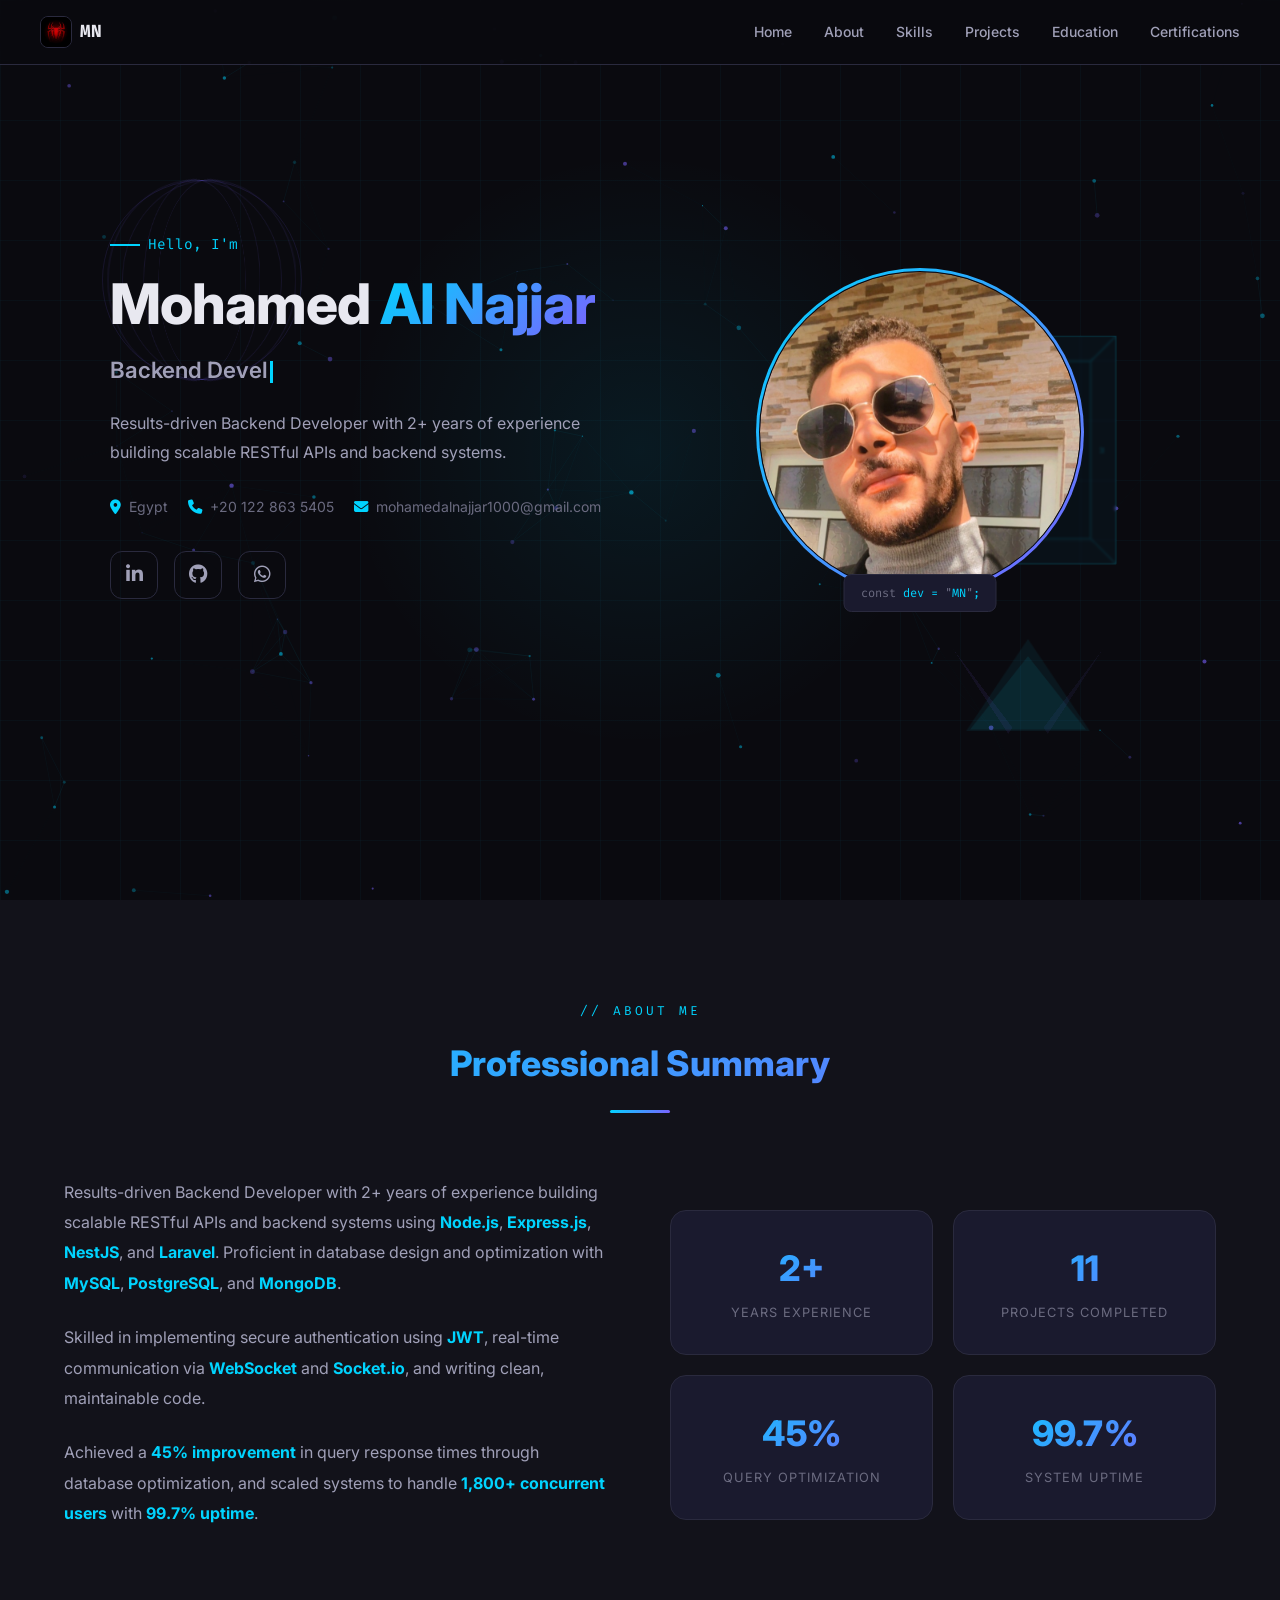
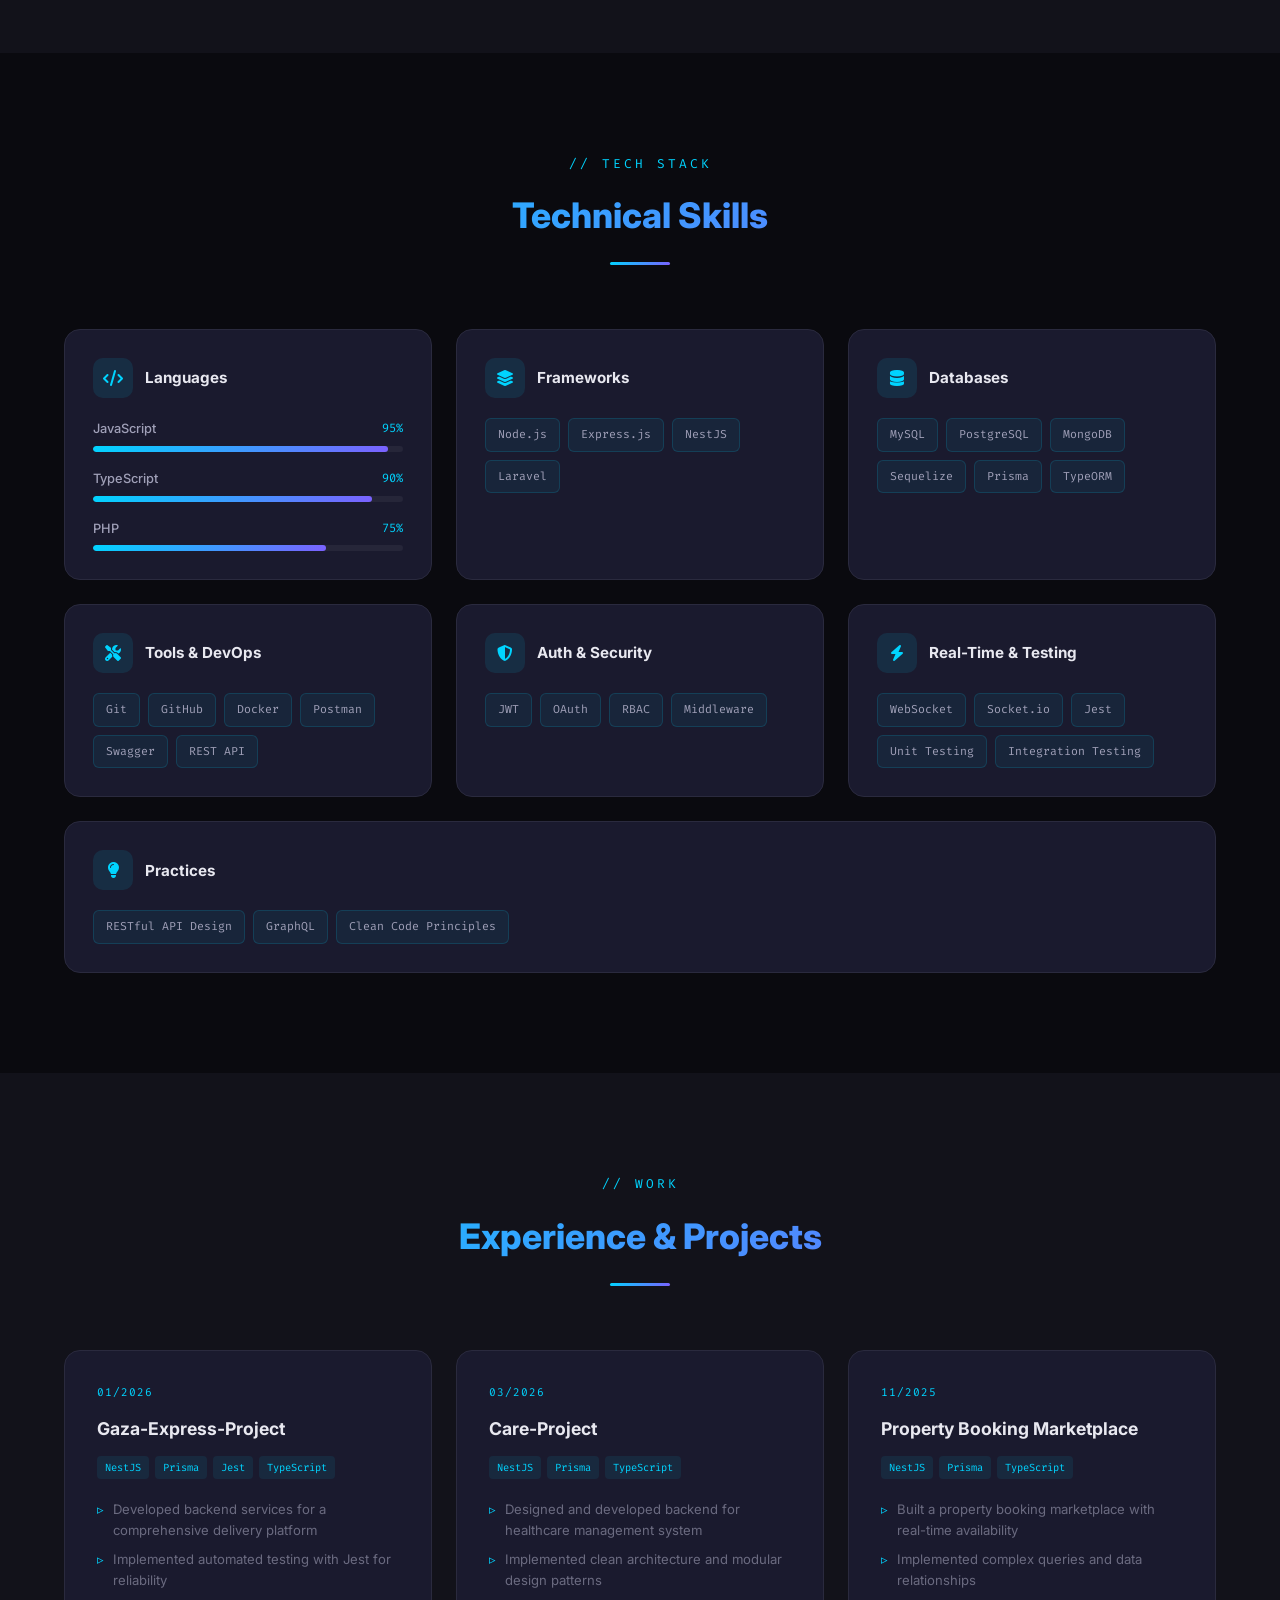
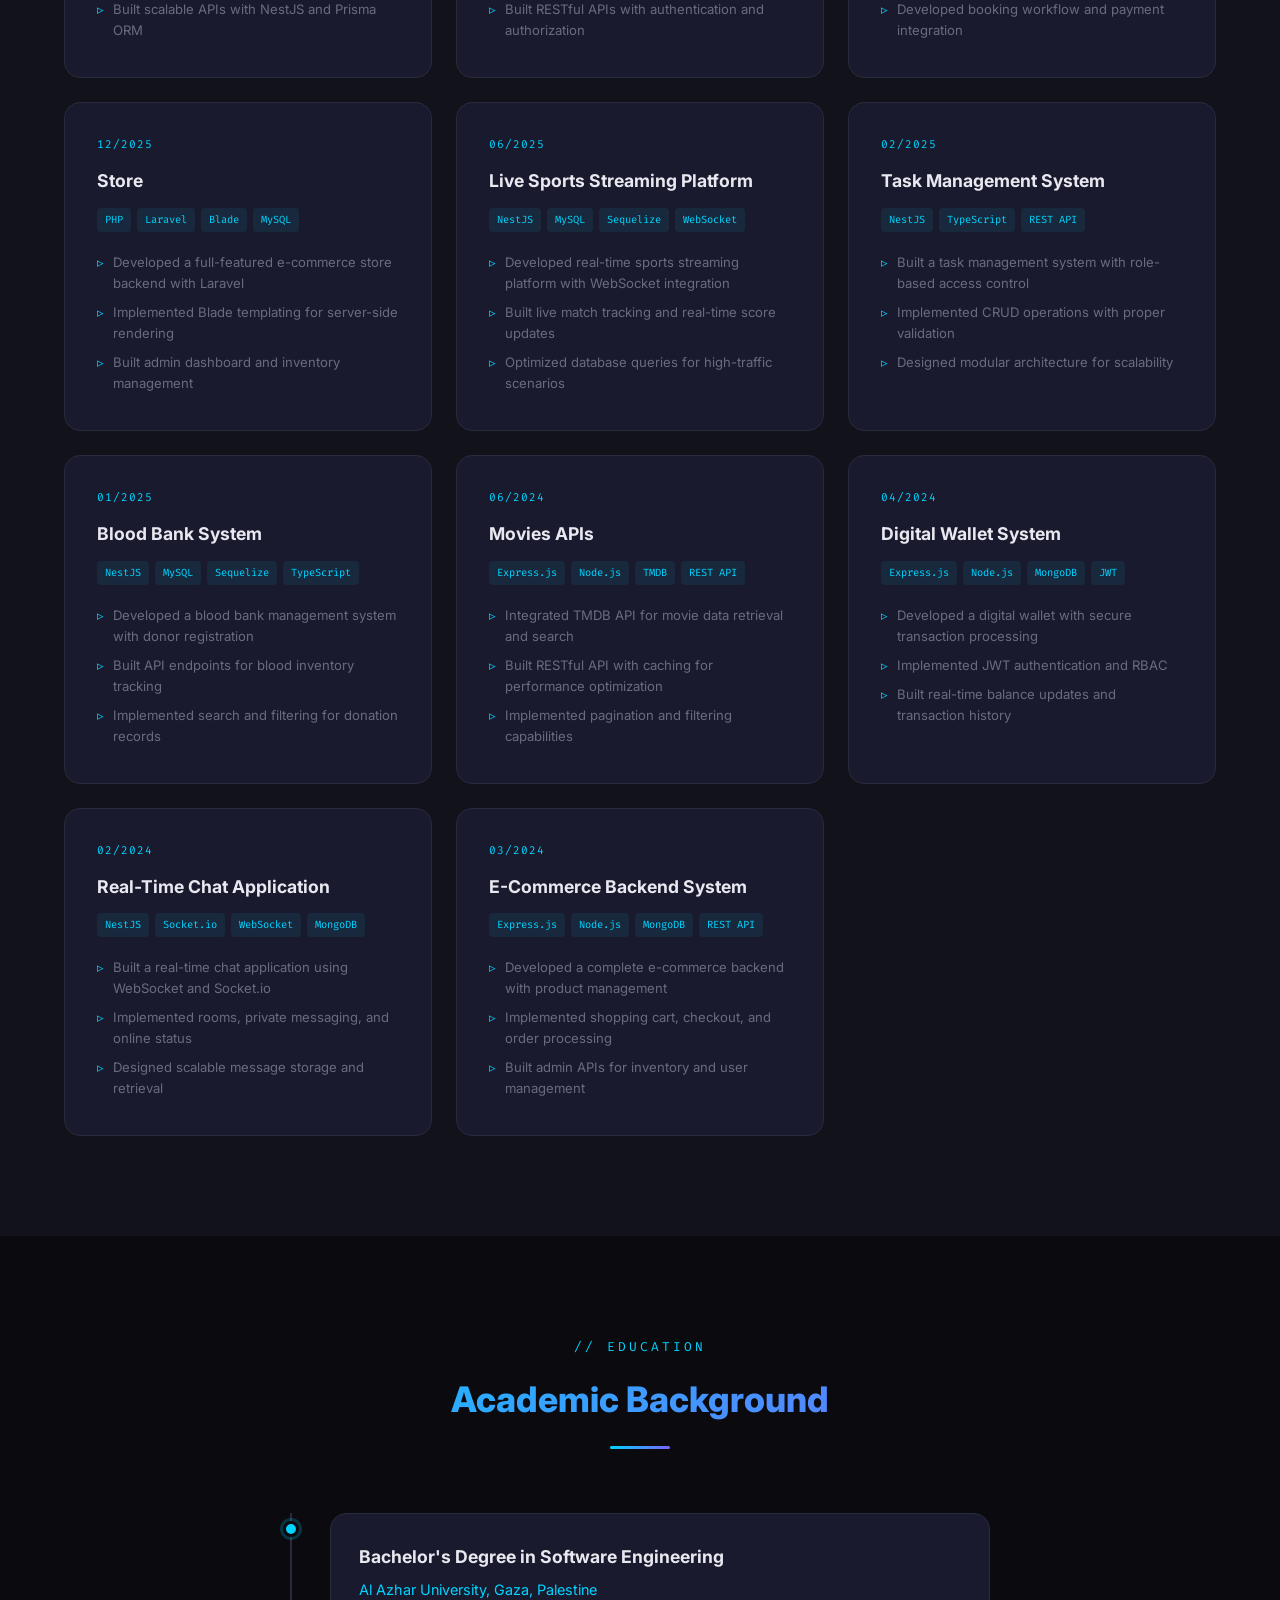
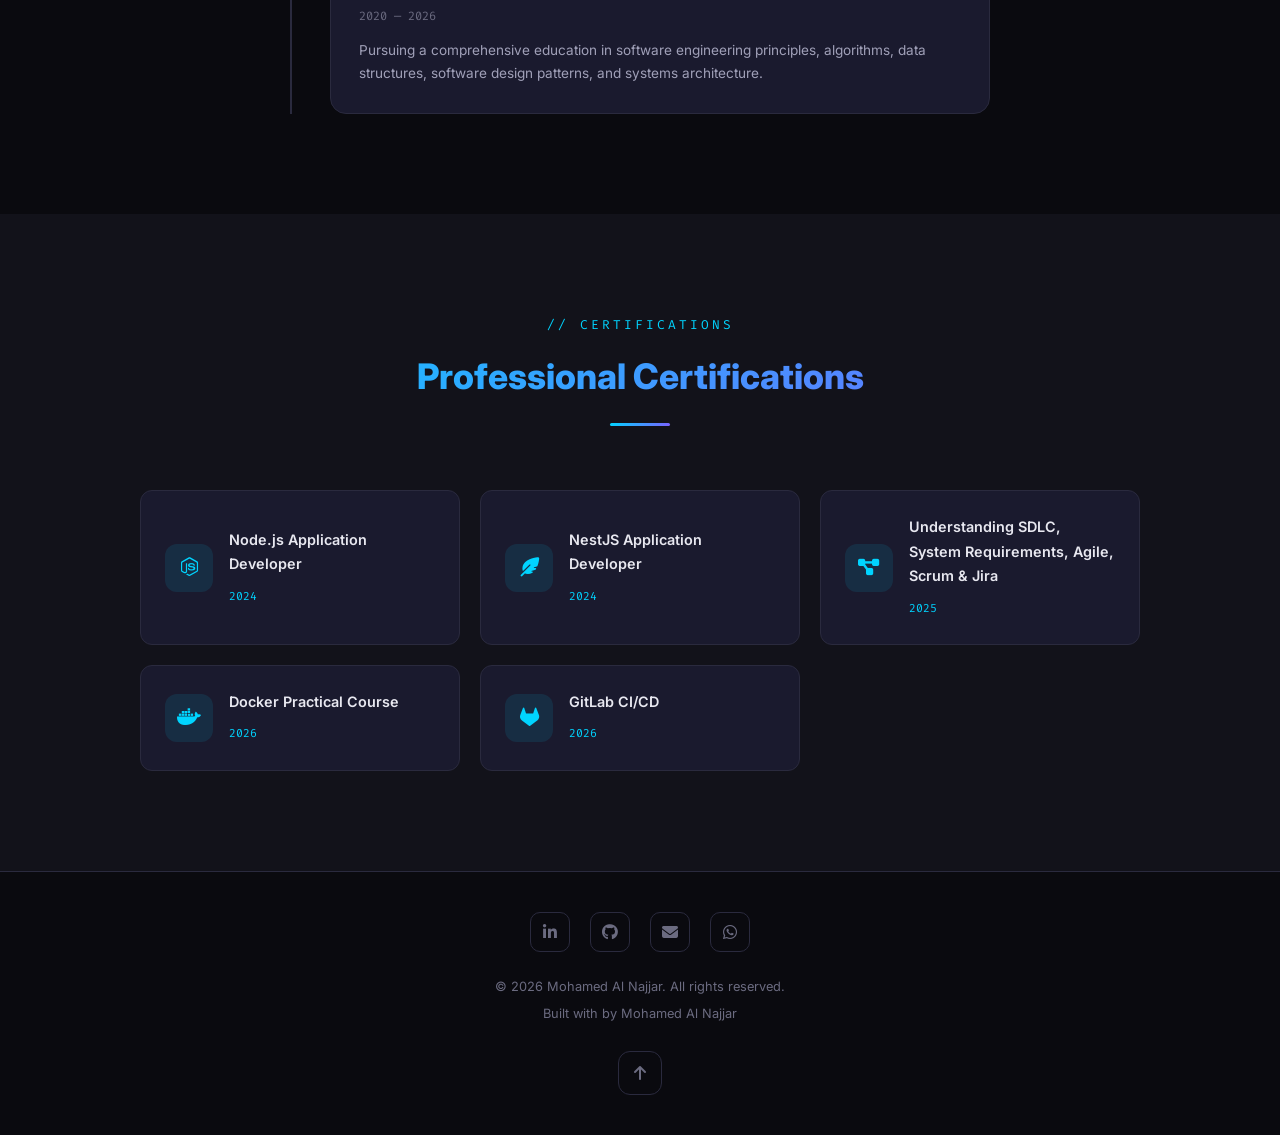
==== index.html @ a36bed75 "first commit" ====
<!DOCTYPE html>
<html lang="en">
<head>
    <meta charset="UTF-8">
    <meta name="viewport" content="width=device-width, initial-scale=1.0">
    <meta name="description" content="Mohamed Al Najjar - Backend Developer specializing in Node.js, NestJS, and Express.js. Building scalable RESTful APIs and backend systems.">
    <meta name="keywords" content="Backend Developer, Node.js, NestJS, Express.js, REST API, MongoDB, PostgreSQL, Docker, JavaScript, TypeScript">
    <meta name="author" content="Mohamed Al Najjar">
    <meta property="og:title" content="Mohamed Al Najjar | Backend Developer">
    <meta property="og:description" content="Results-driven Backend Developer with 2+ years of experience building scalable RESTful APIs and backend systems.">
    <meta property="og:type" content="website">
    <meta property="og:url" content="https://mohamedalnajjar.dev">
    <meta name="twitter:card" content="summary_large_image">
    <meta name="twitter:title" content="Mohamed Al Najjar | Backend Developer">
    <meta name="twitter:description" content="Results-driven Backend Developer with 2+ years of experience building scalable RESTful APIs and backend systems.">
    <title>Mohamed Al Najjar | Backend Developer</title>

    <link rel="preconnect" href="https://fonts.googleapis.com">
    <link rel="preconnect" href="https://fonts.gstatic.com" crossorigin>
    <link href="https://fonts.googleapis.com/css2?family=Fira+Code:wght@400;500;600;700&family=Inter:wght@300;400;500;600;700;800&display=swap" rel="stylesheet">
    <link rel="stylesheet" href="https://cdnjs.cloudflare.com/ajax/libs/font-awesome/6.5.1/css/all.min.css">
    <link rel="stylesheet" href="style.css">
</head>
<body>
    <nav>
        <div class="nav-inner">
            <a href="#hero" class="logo">
                <img src="imgs/qqq.jpg" alt="MN Logo" class="logo-img">
                <span>MN</span>
            </a>
            <ul class="nav-links">
                <li><a href="#hero">Home</a></li>
                <li><a href="#about">About</a></li>
                <li><a href="#skills">Skills</a></li>
                <li><a href="#projects">Projects</a></li>
                <li><a href="#education">Education</a></li>
                <li><a href="#certifications">Certifications</a></li>
            </ul>
            <button class="hamburger" aria-label="Menu" onclick="toggleMenu()">
                <span></span><span></span><span></span>
            </button>
        </div>
    </nav>

    <div class="mobile-menu" id="mobileMenu">
        <a href="#hero" onclick="toggleMenu()">Home</a>
        <a href="#about" onclick="toggleMenu()">About</a>
        <a href="#skills" onclick="toggleMenu()">Skills</a>
        <a href="#projects" onclick="toggleMenu()">Projects</a>
        <a href="#education" onclick="toggleMenu()">Education</a>
        <a href="#certifications" onclick="toggleMenu()">Certifications</a>
    </div>

    <!-- Hero Section -->
    <section id="hero">
        <div class="hero-bg-grid"></div>
        <div class="hero-bg-glow"></div>
        <canvas class="particles-canvas" id="particlesCanvas"></canvas>

        <div class="hero-3d-torus">
            <div class="torus">
                <div class="torus-ring"></div>
                <div class="torus-ring"></div>
                <div class="torus-ring"></div>
                <div class="torus-ring"></div>
                <div class="torus-ring"></div>
                <div class="torus-ring"></div>
            </div>
        </div>

        <div class="hero-3d-scene">
            <div class="cube">
                <div class="cube-face front">const</div>
                <div class="cube-face back">async</div>
                <div class="cube-face right">await</div>
                <div class="cube-face left">return</div>
                <div class="cube-face top">export</div>
                <div class="cube-face bottom">import</div>
            </div>
        </div>

        <div class="hero-3d-octahedron">
            <div class="octa">
                <div class="octa-face"></div>
                <div class="octa-face"></div>
                <div class="octa-face"></div>
                <div class="octa-face"></div>
            </div>
        </div>

        <div class="container">
            <div class="hero-content">
                <div class="hero-text">
                    <div class="hero-greeting">Hello, I'm</div>
                    <h1 class="hero-name">
                        <span class="first">Mohamed </span><span class="last">Al Najjar</span>
                    </h1>
                    <div class="hero-title-wrapper">
                        <span id="typingText"></span><span class="typing-cursor"></span>
                    </div>
                    <p class="hero-tagline">Results-driven Backend Developer with 2+ years of experience building scalable RESTful APIs and backend systems.</p>
                    <div class="hero-meta">
                        <div class="hero-meta-item"><i class="fas fa-map-marker-alt"></i> Egypt</div>
                        <div class="hero-meta-item"><i class="fas fa-phone"></i> +20 122 863 5405</div>
                        <div class="hero-meta-item"><i class="fas fa-envelope"></i> mohamedalnajjar1000@gmail.com</div>
                    </div>
                    <div class="hero-links">
                        <a href="https://www.linkedin.com/in/mohamedalnajjar10/" target="_blank" class="hero-link" aria-label="LinkedIn">
                            <i class="fab fa-linkedin-in"></i>
                        </a>
                        <a href="https://github.com/mohamedalnajjar10" target="_blank" class="hero-link" aria-label="GitHub">
                            <i class="fab fa-github"></i>
                        </a>
                        <a href="https://wa.me/201228635405" target="_blank" class="hero-link" aria-label="WhatsApp">
                            <i class="fab fa-whatsapp"></i>
                        </a>
                    </div>
                </div>
                <div class="hero-avatar">
                    <div class="avatar-container">
                        <div class="avatar-ring"></div>
                        <div class="avatar-inner">
                            <img src="imgs/شو me.jpg" alt="Mohamed Al Najjar" class="avatar-img">
                        </div>
                        <div class="avatar-code">
                            <span>const </span>dev = <span>"</span>MN<span>"</span>;
                        </div>
                    </div>
                </div>
            </div>
        </div>
    </section>

    <!-- About Section -->
    <section id="about">
        <div class="container">
            <div class="section-header fade-in">
                <span class="section-label">// About Me</span>
                <h2 class="section-title">Professional Summary</h2>
                <div class="section-line"></div>
            </div>
            <div class="about-grid">
                <div class="about-text fade-in-left">
                    <p>Results-driven Backend Developer with 2+ years of experience building scalable RESTful APIs and backend systems using <strong style="color:var(--accent)">Node.js</strong>, <strong style="color:var(--accent)">Express.js</strong>, <strong style="color:var(--accent)">NestJS</strong>, and <strong style="color:var(--accent)">Laravel</strong>. Proficient in database design and optimization with <strong style="color:var(--accent)">MySQL</strong>, <strong style="color:var(--accent)">PostgreSQL</strong>, and <strong style="color:var(--accent)">MongoDB</strong>.</p>
                    <p>Skilled in implementing secure authentication using <strong style="color:var(--accent)">JWT</strong>, real-time communication via <strong style="color:var(--accent)">WebSocket</strong> and <strong style="color:var(--accent)">Socket.io</strong>, and writing clean, maintainable code.</p>
                    <p>Achieved a <strong style="color:var(--accent)">45% improvement</strong> in query response times through database optimization, and scaled systems to handle <strong style="color:var(--accent)">1,800+ concurrent users</strong> with <strong style="color:var(--accent)">99.7% uptime</strong>.</p>
                </div>
                <div class="about-stats fade-in-right">
                    <div class="stat-card stagger-1">
                        <span class="stat-number">2+</span>
                        <span class="stat-label">Years Experience</span>
                    </div>
                    <div class="stat-card stagger-2">
                        <span class="stat-number">11</span>
                        <span class="stat-label">Projects Completed</span>
                    </div>
                    <div class="stat-card stagger-3">
                        <span class="stat-number">45%</span>
                        <span class="stat-label">Query Optimization</span>
                    </div>
                    <div class="stat-card stagger-4">
                        <span class="stat-number">99.7%</span>
                        <span class="stat-label">System Uptime</span>
                    </div>
                </div>
            </div>
        </div>
    </section>

    <!-- Skills Section -->
    <section id="skills">
        <div class="container">
            <div class="section-header fade-in">
                <span class="section-label">// Tech Stack</span>
                <h2 class="section-title">Technical Skills</h2>
                <div class="section-line"></div>
            </div>

            <div class="skills-grid">
                <div class="skill-category fade-in stagger-1">
                    <div class="skill-category-header">
                        <div class="skill-category-icon"><i class="fas fa-code"></i></div>
                        <h3 class="skill-category-title">Languages</h3>
                    </div>
                    <div class="skill-bar-wrapper">
                        <div class="skill-bar-header"><span class="skill-bar-name">JavaScript</span><span class="skill-bar-percent">95%</span></div>
                        <div class="skill-bar-track"><div class="skill-bar-fill" data-width="95"></div></div>
                    </div>
                    <div class="skill-bar-wrapper">
                        <div class="skill-bar-header"><span class="skill-bar-name">TypeScript</span><span class="skill-bar-percent">90%</span></div>
                        <div class="skill-bar-track"><div class="skill-bar-fill" data-width="90"></div></div>
                    </div>
                    <div class="skill-bar-wrapper">
                        <div class="skill-bar-header"><span class="skill-bar-name">PHP</span><span class="skill-bar-percent">75%</span></div>
                        <div class="skill-bar-track"><div class="skill-bar-fill" data-width="75"></div></div>
                    </div>
                </div>

                <div class="skill-category fade-in stagger-2">
                    <div class="skill-category-header">
                        <div class="skill-category-icon"><i class="fas fa-layer-group"></i></div>
                        <h3 class="skill-category-title">Frameworks</h3>
                    </div>
                    <div class="skill-tags">
                        <span class="skill-tag">Node.js</span>
                        <span class="skill-tag">Express.js</span>
                        <span class="skill-tag">NestJS</span>
                        <span class="skill-tag">Laravel</span>
                    </div>
                </div>

                <div class="skill-category fade-in stagger-3">
                    <div class="skill-category-header">
                        <div class="skill-category-icon"><i class="fas fa-database"></i></div>
                        <h3 class="skill-category-title">Databases</h3>
                    </div>
                    <div class="skill-tags">
                        <span class="skill-tag">MySQL</span>
                        <span class="skill-tag">PostgreSQL</span>
                        <span class="skill-tag">MongoDB</span>
                        <span class="skill-tag">Sequelize</span>
                        <span class="skill-tag">Prisma</span>
                        <span class="skill-tag">TypeORM</span>
                    </div>
                </div>

                <div class="skill-category fade-in stagger-1">
                    <div class="skill-category-header">
                        <div class="skill-category-icon"><i class="fas fa-tools"></i></div>
                        <h3 class="skill-category-title">Tools & DevOps</h3>
                    </div>
                    <div class="skill-tags">
                        <span class="skill-tag">Git</span>
                        <span class="skill-tag">GitHub</span>
                        <span class="skill-tag">Docker</span>
                        <span class="skill-tag">Postman</span>
                        <span class="skill-tag">Swagger</span>
                        <span class="skill-tag">REST API</span>
                    </div>
                </div>

                <div class="skill-category fade-in stagger-2">
                    <div class="skill-category-header">
                        <div class="skill-category-icon"><i class="fas fa-shield-alt"></i></div>
                        <h3 class="skill-category-title">Auth & Security</h3>
                    </div>
                    <div class="skill-tags">
                        <span class="skill-tag">JWT</span>
                        <span class="skill-tag">OAuth</span>
                        <span class="skill-tag">RBAC</span>
                        <span class="skill-tag">Middleware</span>
                    </div>
                </div>

                <div class="skill-category fade-in stagger-3">
                    <div class="skill-category-header">
                        <div class="skill-category-icon"><i class="fas fa-bolt"></i></div>
                        <h3 class="skill-category-title">Real-Time & Testing</h3>
                    </div>
                    <div class="skill-tags">
                        <span class="skill-tag">WebSocket</span>
                        <span class="skill-tag">Socket.io</span>
                        <span class="skill-tag">Jest</span>
                        <span class="skill-tag">Unit Testing</span>
                        <span class="skill-tag">Integration Testing</span>
                    </div>
                </div>

                <div class="skill-category fade-in stagger-1" style="grid-column: 1 / -1;">
                    <div class="skill-category-header">
                        <div class="skill-category-icon"><i class="fas fa-lightbulb"></i></div>
                        <h3 class="skill-category-title">Practices</h3>
                    </div>
                    <div class="skill-tags">
                        <span class="skill-tag">RESTful API Design</span>
                        <span class="skill-tag">GraphQL</span>
                        <span class="skill-tag">Clean Code Principles</span>
                    </div>
                </div>
            </div>
        </div>
    </section>

    <!-- Projects Section -->
    <section id="projects">
        <div class="container">
            <div class="section-header fade-in">
                <span class="section-label">// Work</span>
                <h2 class="section-title">Experience & Projects</h2>
                <div class="section-line"></div>
            </div>
            <div class="projects-grid">

                <div class="project-card fade-in stagger-1">
                    <span class="project-date">01/2026</span>
                    <h3 class="project-title">Gaza-Express-Project</h3>
                    <div class="project-tech">
                        <span>NestJS</span><span>Prisma</span><span>Jest</span><span>TypeScript</span>
                    </div>
                    <ul class="project-desc">
                        <li>Developed backend services for a comprehensive delivery platform</li>
                        <li>Implemented automated testing with Jest for reliability</li>
                        <li>Built scalable APIs with NestJS and Prisma ORM</li>
                    </ul>
                </div>

                <div class="project-card fade-in stagger-2">
                    <span class="project-date">03/2026</span>
                    <h3 class="project-title">Care-Project</h3>
                    <div class="project-tech">
                        <span>NestJS</span><span>Prisma</span><span>TypeScript</span>
                    </div>
                    <ul class="project-desc">
                        <li>Designed and developed backend for healthcare management system</li>
                        <li>Implemented clean architecture and modular design patterns</li>
                        <li>Built RESTful APIs with authentication and authorization</li>
                    </ul>
                </div>

                <div class="project-card fade-in stagger-3">
                    <span class="project-date">11/2025</span>
                    <h3 class="project-title">Property Booking Marketplace</h3>
                    <div class="project-tech">
                        <span>NestJS</span><span>Prisma</span><span>TypeScript</span>
                    </div>
                    <ul class="project-desc">
                        <li>Built a property booking marketplace with real-time availability</li>
                        <li>Implemented complex queries and data relationships</li>
                        <li>Developed booking workflow and payment integration</li>
                    </ul>
                </div>

                <div class="project-card fade-in stagger-1">
                    <span class="project-date">12/2025</span>
                    <h3 class="project-title">Store</h3>
                    <div class="project-tech">
                        <span>PHP</span><span>Laravel</span><span>Blade</span><span>MySQL</span>
                    </div>
                    <ul class="project-desc">
                        <li>Developed a full-featured e-commerce store backend with Laravel</li>
                        <li>Implemented Blade templating for server-side rendering</li>
                        <li>Built admin dashboard and inventory management</li>
                    </ul>
                </div>

                <div class="project-card fade-in stagger-2">
                    <span class="project-date">06/2025</span>
                    <h3 class="project-title">Live Sports Streaming Platform</h3>
                    <div class="project-tech">
                        <span>NestJS</span><span>MySQL</span><span>Sequelize</span><span>WebSocket</span>
                    </div>
                    <ul class="project-desc">
                        <li>Developed real-time sports streaming platform with WebSocket integration</li>
                        <li>Built live match tracking and real-time score updates</li>
                        <li>Optimized database queries for high-traffic scenarios</li>
                    </ul>
                </div>

                <div class="project-card fade-in stagger-3">
                    <span class="project-date">02/2025</span>
                    <h3 class="project-title">Task Management System</h3>
                    <div class="project-tech">
                        <span>NestJS</span><span>TypeScript</span><span>REST API</span>
                    </div>
                    <ul class="project-desc">
                        <li>Built a task management system with role-based access control</li>
                        <li>Implemented CRUD operations with proper validation</li>
                        <li>Designed modular architecture for scalability</li>
                    </ul>
                </div>

                <div class="project-card fade-in stagger-1">
                    <span class="project-date">01/2025</span>
                    <h3 class="project-title">Blood Bank System</h3>
                    <div class="project-tech">
                        <span>NestJS</span><span>MySQL</span><span>Sequelize</span><span>TypeScript</span>
                    </div>
                    <ul class="project-desc">
                        <li>Developed a blood bank management system with donor registration</li>
                        <li>Built API endpoints for blood inventory tracking</li>
                        <li>Implemented search and filtering for donation records</li>
                    </ul>
                </div>

                <div class="project-card fade-in stagger-2">
                    <span class="project-date">06/2024</span>
                    <h3 class="project-title">Movies APIs</h3>
                    <div class="project-tech">
                        <span>Express.js</span><span>Node.js</span><span>TMDB</span><span>REST API</span>
                    </div>
                    <ul class="project-desc">
                        <li>Integrated TMDB API for movie data retrieval and search</li>
                        <li>Built RESTful API with caching for performance optimization</li>
                        <li>Implemented pagination and filtering capabilities</li>
                    </ul>
                </div>

                <div class="project-card fade-in stagger-3">
                    <span class="project-date">04/2024</span>
                    <h3 class="project-title">Digital Wallet System</h3>
                    <div class="project-tech">
                        <span>Express.js</span><span>Node.js</span><span>MongoDB</span><span>JWT</span>
                    </div>
                    <ul class="project-desc">
                        <li>Developed a digital wallet with secure transaction processing</li>
                        <li>Implemented JWT authentication and RBAC</li>
                        <li>Built real-time balance updates and transaction history</li>
                    </ul>
                </div>

                <div class="project-card fade-in stagger-1">
                    <span class="project-date">02/2024</span>
                    <h3 class="project-title">Real-Time Chat Application</h3>
                    <div class="project-tech">
                        <span>NestJS</span><span>Socket.io</span><span>WebSocket</span><span>MongoDB</span>
                    </div>
                    <ul class="project-desc">
                        <li>Built a real-time chat application using WebSocket and Socket.io</li>
                        <li>Implemented rooms, private messaging, and online status</li>
                        <li>Designed scalable message storage and retrieval</li>
                    </ul>
                </div>

                <div class="project-card fade-in stagger-2">
                    <span class="project-date">03/2024</span>
                    <h3 class="project-title">E-Commerce Backend System</h3>
                    <div class="project-tech">
                        <span>Express.js</span><span>Node.js</span><span>MongoDB</span><span>REST API</span>
                    </div>
                    <ul class="project-desc">
                        <li>Developed a complete e-commerce backend with product management</li>
                        <li>Implemented shopping cart, checkout, and order processing</li>
                        <li>Built admin APIs for inventory and user management</li>
                    </ul>
                </div>
            </div>
        </div>
    </section>

    <!-- Education Section -->
    <section id="education">
        <div class="container">
            <div class="section-header fade-in">
                <span class="section-label">// Education</span>
                <h2 class="section-title">Academic Background</h2>
                <div class="section-line"></div>
            </div>
            <div class="timeline">
                <div class="timeline-item fade-in">
                    <div class="timeline-dot"></div>
                    <div class="timeline-card">
                        <h3>Bachelor's Degree in Software Engineering</h3>
                        <div class="institution">Al Azhar University, Gaza, Palestine</div>
                        <div class="period">2020 — 2026</div>
                        <p>Pursuing a comprehensive education in software engineering principles, algorithms, data structures, software design patterns, and systems architecture.</p>
                    </div>
                </div>
            </div>
        </div>
    </section>

    <!-- Certifications Section -->
    <section id="certifications">
        <div class="container">
            <div class="section-header fade-in">
                <span class="section-label">// Certifications</span>
                <h2 class="section-title">Professional Certifications</h2>
                <div class="section-line"></div>
            </div>
            <div class="certs-grid">
                <div class="cert-card fade-in stagger-1">
                    <div class="cert-icon"><i class="fab fa-node-js"></i></div>
                    <div class="cert-info">
                        <h4>Node.js Application Developer</h4>
                        <span class="cert-year">2024</span>
                    </div>
                </div>
                <div class="cert-card fade-in stagger-2">
                    <div class="cert-icon"><i class="fas fa-feather-alt"></i></div>
                    <div class="cert-info">
                        <h4>NestJS Application Developer</h4>
                        <span class="cert-year">2024</span>
                    </div>
                </div>
                <div class="cert-card fade-in stagger-3">
                    <div class="cert-icon"><i class="fas fa-project-diagram"></i></div>
                    <div class="cert-info">
                        <h4>Understanding SDLC, System Requirements, Agile, Scrum & Jira</h4>
                        <span class="cert-year">2025</span>
                    </div>
                </div>
                <div class="cert-card fade-in stagger-1">
                    <div class="cert-icon"><i class="fab fa-docker"></i></div>
                    <div class="cert-info">
                        <h4>Docker Practical Course</h4>
                        <span class="cert-year">2026</span>
                    </div>
                </div>
                <div class="cert-card fade-in stagger-2">
                    <div class="cert-icon"><i class="fab fa-gitlab"></i></div>
                    <div class="cert-info">
                        <h4>GitLab CI/CD</h4>
                        <span class="cert-year">2026</span>
                    </div>
                </div>
            </div>
        </div>
    </section>

    <!-- Footer -->
    <footer>
        <div class="container">
            <div class="footer-links">
                <a href="https://www.linkedin.com/in/mohamedalnajjar10/" target="_blank" class="footer-link" aria-label="LinkedIn">
                    <i class="fab fa-linkedin-in"></i>
                </a>
                <a href="https://github.com/mohamedalnajjar10" target="_blank" class="footer-link" aria-label="GitHub">
                    <i class="fab fa-github"></i>
                </a>
                <a href="mailto:mohamedalnajjar1000@gmail.com" class="footer-link" aria-label="Email">
                    <i class="fas fa-envelope"></i>
                </a>
                <a href="https://wa.me/201228635405" target="_blank" class="footer-link" aria-label="WhatsApp">
                    <i class="fab fa-whatsapp"></i>
                </a>
            </div>
            <p class="footer-text">&copy; 2026 Mohamed Al Najjar. All rights reserved.</p>
            <p class="footer-text">Built with by Mohamed Al Najjar</p>
            <a href="#hero" class="back-to-top" aria-label="Back to top">
                <i class="fas fa-arrow-up"></i>
            </a>
        </div>
    </footer>

    <script src="script.js"></script>
</body>
</html>
---- style.css ----
:root {
    --bg-primary: #0a0a0f;
    --bg-secondary: #12121a;
    --bg-card: #1a1a2e;
    --bg-card-hover: #222240;
    --accent: #00d4ff;
    --accent-glow: rgba(0, 212, 255, 0.3);
    --accent-secondary: #7b61ff;
    --accent-gradient: linear-gradient(135deg, #00d4ff, #7b61ff);
    --text-primary: #e8e8f0;
    --text-secondary: #a0a0b8;
    --text-muted: #6b6b80;
    --border: #2a2a3e;
    --success: #00e676;
    --font-code: 'Fira Code', monospace;
    --font-body: 'Inter', sans-serif;
    --transition: 0.3s cubic-bezier(0.4, 0, 0.2, 1);
    --shadow: 0 4px 24px rgba(0, 0, 0, 0.4);
    --shadow-glow: 0 0 30px rgba(0, 212, 255, 0.15);
}

*, *::before, *::after {
    margin: 0;
    padding: 0;
    box-sizing: border-box;
}

html {
    scroll-behavior: smooth;
    scrollbar-width: thin;
    scrollbar-color: var(--accent) var(--bg-secondary);
}

::-webkit-scrollbar { width: 6px; }
::-webkit-scrollbar-track { background: var(--bg-secondary); }
::-webkit-scrollbar-thumb { background: var(--accent); border-radius: 3px; }

body {
    font-family: var(--font-body);
    background: var(--bg-primary);
    color: var(--text-primary);
    line-height: 1.7;
    overflow-x: hidden;
}

.container {
    max-width: 1200px;
    margin: 0 auto;
    padding: 0 24px;
}

/* --- Animations --- */
.fade-in {
    opacity: 0;
    transform: translateY(40px);
    transition: opacity 0.8s cubic-bezier(0.4, 0, 0.2, 1), transform 0.8s cubic-bezier(0.4, 0, 0.2, 1);
}

.fade-in.visible {
    opacity: 1;
    transform: translateY(0);
}

.fade-in-left {
    opacity: 0;
    transform: translateX(-40px);
    transition: opacity 0.8s cubic-bezier(0.4, 0, 0.2, 1), transform 0.8s cubic-bezier(0.4, 0, 0.2, 1);
}

.fade-in-left.visible {
    opacity: 1;
    transform: translateX(0);
}

.fade-in-right {
    opacity: 0;
    transform: translateX(40px);
    transition: opacity 0.8s cubic-bezier(0.4, 0, 0.2, 1), transform 0.8s cubic-bezier(0.4, 0, 0.2, 1);
}

.fade-in-right.visible {
    opacity: 1;
    transform: translateX(0);
}

.stagger-1 { transition-delay: 0.1s; }
.stagger-2 { transition-delay: 0.2s; }
.stagger-3 { transition-delay: 0.3s; }
.stagger-4 { transition-delay: 0.4s; }

/* --- Navigation --- */
nav {
    position: fixed;
    top: 0;
    left: 0;
    right: 0;
    z-index: 1000;
    background: rgba(10, 10, 15, 0.85);
    backdrop-filter: blur(20px);
    border-bottom: 1px solid var(--border);
    padding: 0 24px;
    transition: var(--transition);
}

nav .nav-inner {
    max-width: 1200px;
    margin: 0 auto;
    display: flex;
    align-items: center;
    justify-content: space-between;
    height: 64px;
}

nav .logo {
    font-family: var(--font-code);
    font-weight: 700;
    font-size: 1.1rem;
    color: var(--accent);
    text-decoration: none;
    letter-spacing: -0.5px;
    display: flex;
    align-items: center;
    gap: 8px;
}

.logo-img {
    width: 32px;
    height: 32px;
    border-radius: 8px;
    object-fit: cover;
    border: 1px solid var(--border);
}

nav .logo span { color: var(--text-primary); }

nav .nav-links {
    display: flex;
    gap: 32px;
    list-style: none;
}

nav .nav-links a {
    color: var(--text-secondary);
    text-decoration: none;
    font-size: 0.875rem;
    font-weight: 500;
    transition: var(--transition);
    position: relative;
}

nav .nav-links a::after {
    content: '';
    position: absolute;
    bottom: -4px;
    left: 0;
    width: 0;
    height: 2px;
    background: var(--accent-gradient);
    transition: width var(--transition);
}

nav .nav-links a:hover { color: var(--accent); }
nav .nav-links a:hover::after { width: 100%; }

.hamburger {
    display: none;
    flex-direction: column;
    gap: 5px;
    cursor: pointer;
    background: none;
    border: none;
    padding: 4px;
}

.hamburger span {
    width: 24px;
    height: 2px;
    background: var(--text-primary);
    transition: var(--transition);
    border-radius: 2px;
}

.hamburger.active span:nth-child(1) { transform: rotate(45deg) translate(5px, 5px); }
.hamburger.active span:nth-child(2) { opacity: 0; }
.hamburger.active span:nth-child(3) { transform: rotate(-45deg) translate(5px, -5px); }

.mobile-menu {
    display: none;
    position: fixed;
    top: 64px;
    left: 0;
    right: 0;
    background: rgba(10, 10, 15, 0.98);
    backdrop-filter: blur(20px);
    border-bottom: 1px solid var(--border);
    padding: 24px;
    z-index: 999;
}

.mobile-menu.active { display: block; }

.mobile-menu a {
    display: block;
    color: var(--text-secondary);
    text-decoration: none;
    padding: 12px 0;
    font-size: 1rem;
    border-bottom: 1px solid var(--border);
    transition: var(--transition);
}

.mobile-menu a:last-child { border-bottom: none; }
.mobile-menu a:hover { color: var(--accent); padding-left: 8px; }

/* --- Section styles --- */
section {
    padding: 100px 0;
    position: relative;
}

.section-header {
    text-align: center;
    margin-bottom: 64px;
}

.section-label {
    font-family: var(--font-code);
    font-size: 0.8rem;
    color: var(--accent);
    text-transform: uppercase;
    letter-spacing: 3px;
    margin-bottom: 12px;
    display: block;
}

.section-title {
    font-size: 2.2rem;
    font-weight: 800;
    background: var(--accent-gradient);
    -webkit-background-clip: text;
    -webkit-text-fill-color: transparent;
    background-clip: text;
}

.section-line {
    width: 60px;
    height: 3px;
    background: var(--accent-gradient);
    margin: 16px auto 0;
    border-radius: 2px;
}

/* --- Hero Section --- */
#hero {
    min-height: 100vh;
    display: flex;
    align-items: center;
    padding-top: 64px;
    position: relative;
    overflow: hidden;
}

.hero-bg-grid {
    position: absolute;
    inset: 0;
    background-image:
        linear-gradient(rgba(0, 212, 255, 0.03) 1px, transparent 1px),
        linear-gradient(90deg, rgba(0, 212, 255, 0.03) 1px, transparent 1px);
    background-size: 60px 60px;
    pointer-events: none;
}

.hero-bg-glow {
    position: absolute;
    width: 600px;
    height: 600px;
    border-radius: 50%;
    background: radial-gradient(circle, rgba(0, 212, 255, 0.08), transparent 70%);
    top: 50%;
    left: 50%;
    transform: translate(-50%, -50%);
    pointer-events: none;
}

/* --- 3D Background --- */
#hero-canvas {
    position: absolute;
    inset: 0;
    z-index: 0;
    pointer-events: none;
}

.hero-3d-scene {
    position: absolute;
    top: 50%;
    right: 10%;
    transform: translateY(-50%);
    width: 300px;
    height: 300px;
    perspective: 800px;
    z-index: 0;
    pointer-events: none;
}

.cube {
    width: 100%;
    height: 100%;
    position: relative;
    transform-style: preserve-3d;
    animation: cubeRotate 20s linear infinite;
}

@keyframes cubeRotate {
    0%   { transform: rotateX(0deg) rotateY(0deg) rotateZ(0deg); }
    25%  { transform: rotateX(90deg) rotateY(180deg) rotateZ(45deg); }
    50%  { transform: rotateX(180deg) rotateY(360deg) rotateZ(0deg); }
    75%  { transform: rotateX(270deg) rotateY(540deg) rotateZ(-45deg); }
    100% { transform: rotateX(360deg) rotateY(720deg) rotateZ(0deg); }
}

.cube-face {
    position: absolute;
    width: 200px;
    height: 200px;
    top: 50px;
    left: 50px;
    border: 1px solid rgba(0, 212, 255, 0.15);
    background: rgba(0, 212, 255, 0.02);
    backdrop-filter: blur(1px);
    display: flex;
    align-items: center;
    justify-content: center;
    font-family: var(--font-code);
    font-size: 0.6rem;
    color: rgba(0, 212, 255, 0.3);
}

.cube-face.front  { transform: translateZ(100px); }
.cube-face.back   { transform: rotateY(180deg) translateZ(100px); }
.cube-face.right  { transform: rotateY(90deg) translateZ(100px); }
.cube-face.left   { transform: rotateY(-90deg) translateZ(100px); }
.cube-face.top    { transform: rotateX(90deg) translateZ(100px); }
.cube-face.bottom { transform: rotateX(-90deg) translateZ(100px); }

.hero-3d-torus {
    position: absolute;
    top: 20%;
    left: 8%;
    width: 200px;
    height: 200px;
    perspective: 600px;
    z-index: 0;
    pointer-events: none;
}

.torus {
    width: 100%;
    height: 100%;
    position: relative;
    transform-style: preserve-3d;
    animation: torusSpin 15s linear infinite;
}

@keyframes torusSpin {
    0%   { transform: rotateX(0deg) rotateY(0deg); }
    100% { transform: rotateX(360deg) rotateY(360deg); }
}

.torus-ring {
    position: absolute;
    inset: 0;
    border: 1px solid rgba(123, 97, 255, 0.12);
    border-radius: 50%;
    transform-style: preserve-3d;
}

.torus-ring:nth-child(1) { transform: rotateY(0deg); }
.torus-ring:nth-child(2) { transform: rotateY(30deg); }
.torus-ring:nth-child(3) { transform: rotateY(60deg); }
.torus-ring:nth-child(4) { transform: rotateY(90deg); }
.torus-ring:nth-child(5) { transform: rotateY(120deg); }
.torus-ring:nth-child(6) { transform: rotateY(150deg); }

.hero-3d-octahedron {
    position: absolute;
    bottom: 15%;
    right: 15%;
    width: 120px;
    height: 120px;
    perspective: 500px;
    z-index: 0;
    pointer-events: none;
}

.octa {
    width: 100%;
    height: 100%;
    position: relative;
    transform-style: preserve-3d;
    animation: octaSpin 12s linear infinite;
}

@keyframes octaSpin {
    0%   { transform: rotateX(0deg) rotateY(0deg) rotateZ(0deg); }
    100% { transform: rotateX(360deg) rotateY(360deg) rotateZ(360deg); }
}

.octa-face {
    position: absolute;
    width: 0;
    height: 0;
    border-left: 60px solid transparent;
    border-right: 60px solid transparent;
    border-bottom: 100px solid rgba(0, 212, 255, 0.06);
    top: 10px;
    left: 0;
    transform-origin: 50% 100%;
}

.octa-face:nth-child(1) { transform: rotateX(35.26deg) translateY(-30px); border-bottom-color: rgba(0, 212, 255, 0.08); }
.octa-face:nth-child(2) { transform: rotateY(90deg) rotateX(35.26deg) translateY(-30px); border-bottom-color: rgba(123, 97, 255, 0.08); }
.octa-face:nth-child(3) { transform: rotateY(180deg) rotateX(35.26deg) translateY(-30px); border-bottom-color: rgba(0, 212, 255, 0.06); }
.octa-face:nth-child(4) { transform: rotateY(270deg) rotateX(35.26deg) translateY(-30px); border-bottom-color: rgba(123, 97, 255, 0.06); }

.particles-canvas {
    position: absolute;
    inset: 0;
    z-index: 0;
    pointer-events: none;
}

@media (max-width: 1024px) {
    .hero-3d-scene { right: 50%; transform: translate(50%, -50%); top: 80%; }
    .hero-3d-torus { left: 5%; top: 10%; opacity: 0.5; }
    .hero-3d-octahedron { right: 5%; bottom: 10%; opacity: 0.5; }
}

@media (max-width: 768px) {
    .hero-3d-scene { display: none; }
    .hero-3d-torus { display: none; }
    .hero-3d-octahedron { display: none; }
}

.hero-content {
    display: grid;
    grid-template-columns: 1fr 1fr;
    gap: 60px;
    align-items: center;
    position: relative;
    z-index: 1;
}

.hero-text { animation: heroSlideIn 1s cubic-bezier(0.4, 0, 0.2, 1); }

@keyframes heroSlideIn {
    from { opacity: 0; transform: translateX(-40px); }
    to { opacity: 1; transform: translateX(0); }
}

.hero-greeting {
    font-family: var(--font-code);
    font-size: 0.9rem;
    color: var(--accent);
    margin-bottom: 16px;
    display: flex;
    align-items: center;
    gap: 8px;
}

.hero-greeting::before {
    content: '';
    width: 30px;
    height: 2px;
    background: var(--accent);
}

.hero-name {
    font-size: 3.5rem;
    font-weight: 800;
    line-height: 1.1;
    margin-bottom: 16px;
    letter-spacing: -1px;
}

.hero-name .first { color: var(--text-primary); }
.hero-name .last {
    background: var(--accent-gradient);
    -webkit-background-clip: text;
    -webkit-text-fill-color: transparent;
    background-clip: text;
}

.hero-title-wrapper {
    font-size: 1.4rem;
    font-weight: 600;
    color: var(--text-secondary);
    margin-bottom: 20px;
    min-height: 2.2rem;
}

.typing-cursor {
    display: inline-block;
    width: 3px;
    height: 1.4rem;
    background: var(--accent);
    margin-left: 2px;
    animation: blink 1s step-end infinite;
    vertical-align: text-bottom;
}

@keyframes blink {
    50% { opacity: 0; }
}

.hero-tagline {
    font-size: 1rem;
    color: var(--text-secondary);
    margin-bottom: 28px;
    line-height: 1.8;
    max-width: 500px;
}

.hero-meta {
    display: flex;
    flex-wrap: wrap;
    gap: 20px;
    margin-bottom: 32px;
}

.hero-meta-item {
    display: flex;
    align-items: center;
    gap: 8px;
    font-size: 0.875rem;
    color: var(--text-muted);
}

.hero-meta-item i { color: var(--accent); font-size: 0.9rem; }

.hero-links {
    display: flex;
    gap: 16px;
    margin-bottom: 32px;
}

.hero-link {
    display: flex;
    align-items: center;
    justify-content: center;
    width: 48px;
    height: 48px;
    border: 1px solid var(--border);
    border-radius: 12px;
    color: var(--text-secondary);
    text-decoration: none;
    font-size: 1.2rem;
    transition: var(--transition);
}

.hero-link:hover {
    border-color: var(--accent);
    color: var(--accent);
    box-shadow: var(--shadow-glow);
    transform: translateY(-3px);
}

.hero-avatar {
    display: flex;
    justify-content: center;
    align-items: center;
    animation: heroFadeIn 1s 0.3s cubic-bezier(0.4, 0, 0.2, 1) both;
}

@keyframes heroFadeIn {
    from { opacity: 0; transform: scale(0.9); }
    to { opacity: 1; transform: scale(1); }
}

.avatar-container {
    position: relative;
    width: 320px;
    height: 320px;
}

.avatar-ring {
    position: absolute;
    inset: -4px;
    border-radius: 50%;
    background: var(--accent-gradient);
    animation: ringRotate 6s linear infinite;
}

@keyframes ringRotate {
    from { transform: rotate(0deg); }
    to { transform: rotate(360deg); }
}

.avatar-ring::before {
    content: '';
    position: absolute;
    inset: 3px;
    border-radius: 50%;
    background: var(--bg-primary);
}

.avatar-inner {
    position: relative;
    width: 100%;
    height: 100%;
    border-radius: 50%;
    background: var(--bg-card);
    display: flex;
    align-items: center;
    justify-content: center;
    overflow: hidden;
}

.avatar-inner i {
    font-size: 6rem;
    background: var(--accent-gradient);
    -webkit-background-clip: text;
    -webkit-text-fill-color: transparent;
    background-clip: text;
}

.avatar-img {
    width: 100%;
    height: 100%;
    object-fit: cover;
    border-radius: 50%;
}

.avatar-code {
    position: absolute;
    bottom: -20px;
    left: 50%;
    transform: translateX(-50%);
    background: var(--bg-card);
    border: 1px solid var(--border);
    border-radius: 8px;
    padding: 8px 16px;
    font-family: var(--font-code);
    font-size: 0.75rem;
    color: var(--accent);
    white-space: nowrap;
}

.avatar-code span { color: var(--text-muted); }

/* --- About Section --- */
#about { background: var(--bg-secondary); }

.about-grid {
    display: grid;
    grid-template-columns: 1fr 1fr;
    gap: 60px;
    align-items: center;
}

.about-text p {
    font-size: 1rem;
    color: var(--text-secondary);
    line-height: 1.9;
    margin-bottom: 24px;
}

.about-stats {
    display: grid;
    grid-template-columns: repeat(2, 1fr);
    gap: 20px;
}

.stat-card {
    background: var(--bg-card);
    border: 1px solid var(--border);
    border-radius: 16px;
    padding: 28px;
    text-align: center;
    transition: var(--transition);
}

.stat-card:hover {
    border-color: var(--accent);
    box-shadow: var(--shadow-glow);
    transform: translateY(-4px);
}

.stat-number {
    font-size: 2.2rem;
    font-weight: 800;
    background: var(--accent-gradient);
    -webkit-background-clip: text;
    -webkit-text-fill-color: transparent;
    background-clip: text;
    display: block;
}

.stat-label {
    font-size: 0.8rem;
    color: var(--text-muted);
    text-transform: uppercase;
    letter-spacing: 1px;
    margin-top: 4px;
}

/* --- Skills Section --- */
.skills-grid {
    display: grid;
    grid-template-columns: repeat(3, 1fr);
    gap: 24px;
}

.skill-category {
    background: var(--bg-card);
    border: 1px solid var(--border);
    border-radius: 16px;
    padding: 28px;
    transition: var(--transition);
}

.skill-category:hover {
    border-color: var(--accent);
    box-shadow: var(--shadow-glow);
    transform: translateY(-4px);
}

.skill-category-header {
    display: flex;
    align-items: center;
    gap: 12px;
    margin-bottom: 20px;
}

.skill-category-icon {
    width: 40px;
    height: 40px;
    border-radius: 10px;
    background: rgba(0, 212, 255, 0.1);
    display: flex;
    align-items: center;
    justify-content: center;
    color: var(--accent);
    font-size: 1rem;
}

.skill-category-title {
    font-size: 0.95rem;
    font-weight: 700;
    color: var(--text-primary);
}

.skill-tags {
    display: flex;
    flex-wrap: wrap;
    gap: 8px;
}

.skill-tag {
    font-family: var(--font-code);
    font-size: 0.72rem;
    padding: 6px 12px;
    background: rgba(0, 212, 255, 0.06);
    border: 1px solid rgba(0, 212, 255, 0.15);
    border-radius: 6px;
    color: var(--text-secondary);
    transition: var(--transition);
    cursor: default;
}

.skill-tag:hover {
    background: rgba(0, 212, 255, 0.12);
    border-color: var(--accent);
    color: var(--accent);
    transform: translateY(-2px);
}

.skill-bar-wrapper {
    margin-bottom: 16px;
}

.skill-bar-wrapper:last-child { margin-bottom: 0; }

.skill-bar-header {
    display: flex;
    justify-content: space-between;
    margin-bottom: 6px;
}

.skill-bar-name {
    font-size: 0.8rem;
    color: var(--text-secondary);
    font-weight: 500;
}

.skill-bar-percent {
    font-family: var(--font-code);
    font-size: 0.75rem;
    color: var(--accent);
}

.skill-bar-track {
    width: 100%;
    height: 6px;
    background: rgba(255, 255, 255, 0.05);
    border-radius: 3px;
    overflow: hidden;
}

.skill-bar-fill {
    height: 100%;
    background: var(--accent-gradient);
    border-radius: 3px;
    width: 0;
    transition: width 1.5s cubic-bezier(0.4, 0, 0.2, 1);
}

/* --- Projects Section --- */
#projects { background: var(--bg-secondary); }

.projects-grid {
    display: grid;
    grid-template-columns: repeat(3, 1fr);
    gap: 24px;
}

.project-card {
    background: var(--bg-card);
    border: 1px solid var(--border);
    border-radius: 16px;
    padding: 32px;
    transition: var(--transition);
    position: relative;
    overflow: hidden;
    display: flex;
    flex-direction: column;
}

.project-card::before {
    content: '';
    position: absolute;
    top: 0;
    left: 0;
    right: 0;
    height: 3px;
    background: var(--accent-gradient);
    transform: scaleX(0);
    transition: transform var(--transition);
}

.project-card:hover::before { transform: scaleX(1); }

.project-card:hover {
    border-color: var(--accent);
    box-shadow: var(--shadow-glow);
    transform: translateY(-6px);
}

.project-date {
    font-family: var(--font-code);
    font-size: 0.7rem;
    color: var(--accent);
    margin-bottom: 12px;
    letter-spacing: 1px;
}

.project-title {
    font-size: 1.1rem;
    font-weight: 700;
    color: var(--text-primary);
    margin-bottom: 12px;
}

.project-tech {
    display: flex;
    flex-wrap: wrap;
    gap: 6px;
    margin-bottom: 16px;
}

.project-tech span {
    font-family: var(--font-code);
    font-size: 0.65rem;
    padding: 3px 8px;
    background: rgba(0, 212, 255, 0.08);
    border-radius: 4px;
    color: var(--accent);
}

.project-desc {
    list-style: none;
    flex-grow: 1;
}

.project-desc li {
    font-size: 0.82rem;
    color: var(--text-muted);
    padding: 4px 0 4px 16px;
    position: relative;
    line-height: 1.6;
}

.project-desc li::before {
    content: '\25B9';
    position: absolute;
    left: 0;
    color: var(--accent);
}

/* --- Education Section --- */
.timeline {
    position: relative;
    max-width: 700px;
    margin: 0 auto;
}

.timeline::before {
    content: '';
    position: absolute;
    left: 0;
    top: 0;
    bottom: 0;
    width: 2px;
    background: var(--border);
}

.timeline-item {
    padding-left: 40px;
    position: relative;
    margin-bottom: 40px;
}

.timeline-item:last-child { margin-bottom: 0; }

.timeline-dot {
    position: absolute;
    left: -7px;
    top: 8px;
    width: 16px;
    height: 16px;
    border-radius: 50%;
    background: var(--accent);
    border: 3px solid var(--bg-primary);
    box-shadow: 0 0 0 3px rgba(0, 212, 255, 0.2);
}

.timeline-card {
    background: var(--bg-card);
    border: 1px solid var(--border);
    border-radius: 16px;
    padding: 28px;
    transition: var(--transition);
}

.timeline-card:hover {
    border-color: var(--accent);
    box-shadow: var(--shadow-glow);
}

.timeline-card h3 {
    font-size: 1.1rem;
    font-weight: 700;
    color: var(--text-primary);
    margin-bottom: 6px;
}

.timeline-card .institution {
    font-size: 0.9rem;
    color: var(--accent);
    margin-bottom: 4px;
}

.timeline-card .period {
    font-family: var(--font-code);
    font-size: 0.75rem;
    color: var(--text-muted);
    margin-bottom: 12px;
}

.timeline-card p {
    font-size: 0.85rem;
    color: var(--text-secondary);
}

/* --- Certifications --- */
#certifications { background: var(--bg-secondary); }

.certs-grid {
    display: grid;
    grid-template-columns: repeat(auto-fit, minmax(300px, 1fr));
    gap: 20px;
    max-width: 1000px;
    margin: 0 auto;
}

.cert-card {
    background: var(--bg-card);
    border: 1px solid var(--border);
    border-radius: 12px;
    padding: 24px;
    display: flex;
    align-items: center;
    gap: 16px;
    transition: var(--transition);
}

.cert-card:hover {
    border-color: var(--accent);
    box-shadow: var(--shadow-glow);
    transform: translateY(-3px);
}

.cert-icon {
    width: 48px;
    height: 48px;
    min-width: 48px;
    border-radius: 12px;
    background: rgba(0, 212, 255, 0.1);
    display: flex;
    align-items: center;
    justify-content: center;
    color: var(--accent);
    font-size: 1.2rem;
}

.cert-info h4 {
    font-size: 0.9rem;
    font-weight: 600;
    color: var(--text-primary);
    margin-bottom: 4px;
}

.cert-info .cert-year {
    font-family: var(--font-code);
    font-size: 0.72rem;
    color: var(--accent);
}

/* --- Footer --- */
footer {
    background: var(--bg-primary);
    border-top: 1px solid var(--border);
    padding: 40px 0;
    text-align: center;
}

.footer-links {
    display: flex;
    justify-content: center;
    gap: 20px;
    margin-bottom: 24px;
}

.footer-link {
    width: 40px;
    height: 40px;
    border: 1px solid var(--border);
    border-radius: 10px;
    display: flex;
    align-items: center;
    justify-content: center;
    color: var(--text-muted);
    text-decoration: none;
    transition: var(--transition);
}

.footer-link:hover {
    border-color: var(--accent);
    color: var(--accent);
    transform: translateY(-3px);
}

.footer-text {
    font-size: 0.8rem;
    color: var(--text-muted);
    margin-bottom: 6px;
}

.footer-text .heart { color: #ff4081; }

.back-to-top {
    display: inline-flex;
    align-items: center;
    justify-content: center;
    width: 44px;
    height: 44px;
    border: 1px solid var(--border);
    border-radius: 12px;
    color: var(--text-muted);
    text-decoration: none;
    margin-top: 20px;
    transition: var(--transition);
}

.back-to-top:hover {
    border-color: var(--accent);
    color: var(--accent);
    transform: translateY(-3px);
}

/* --- Responsive --- */
@media (max-width: 1024px) {
    .hero-content { grid-template-columns: 1fr; text-align: center; }
    .hero-greeting { justify-content: center; }
    .hero-tagline { margin-left: auto; margin-right: auto; }
    .hero-meta { justify-content: center; }
    .hero-links { justify-content: center; }
    .hero-avatar { order: -1; }
    .avatar-container { width: 240px; height: 240px; }
    .avatar-inner i { font-size: 4.5rem; }
    .skills-grid { grid-template-columns: repeat(2, 1fr); }
    .projects-grid { grid-template-columns: repeat(2, 1fr); }
    .about-grid { grid-template-columns: 1fr; }
}

@media (max-width: 768px) {
    .nav-links { display: none; }
    .hamburger { display: flex; }
    section { padding: 72px 0; }
    .hero-name { font-size: 2.5rem; }
    .hero-title-wrapper { font-size: 1.1rem; }
    .section-title { font-size: 1.8rem; }
    .skills-grid { grid-template-columns: 1fr; }
    .projects-grid { grid-template-columns: 1fr; }
    .about-stats { grid-template-columns: repeat(2, 1fr); }
}

@media (max-width: 480px) {
    .hero-name { font-size: 2rem; }
    .avatar-container { width: 180px; height: 180px; }
    .avatar-inner i { font-size: 3rem; }
    .about-stats { grid-template-columns: 1fr; }
    .stat-card { padding: 20px; }
    .certs-grid { grid-template-columns: 1fr; }
}
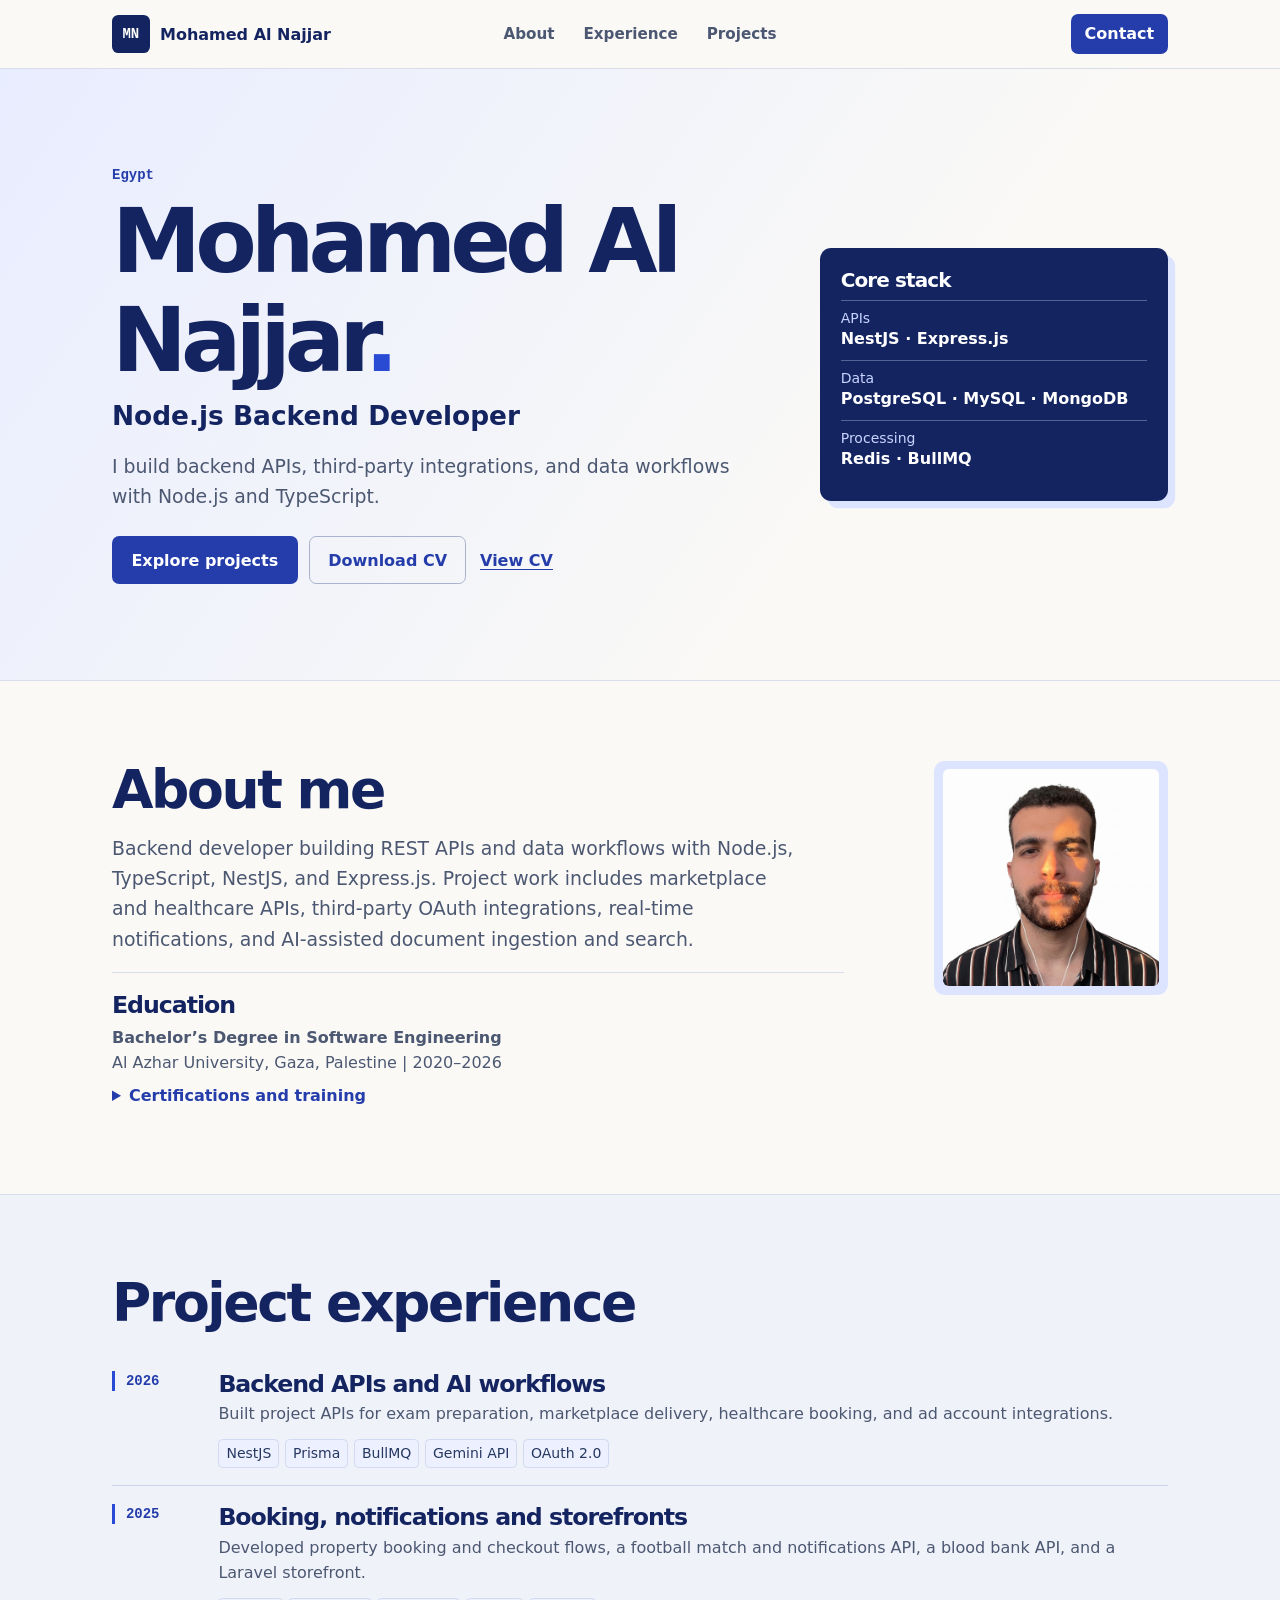
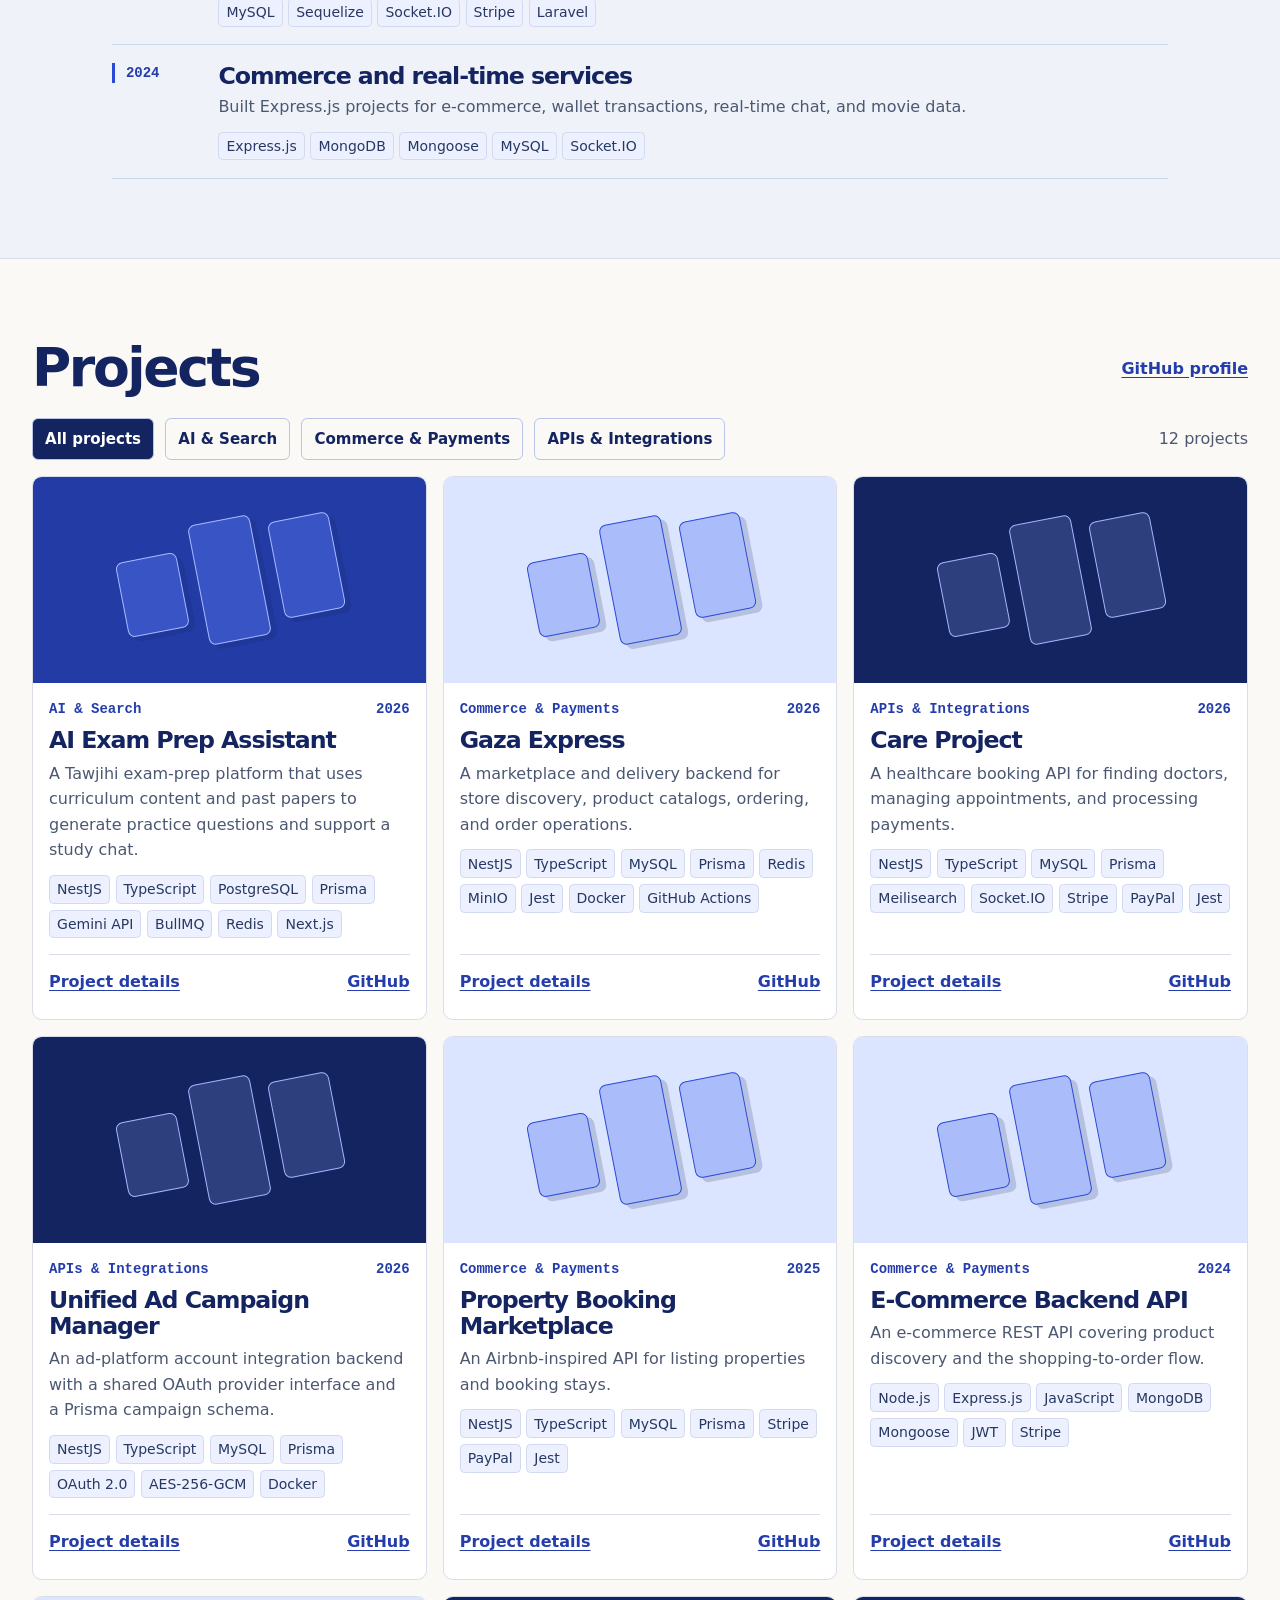
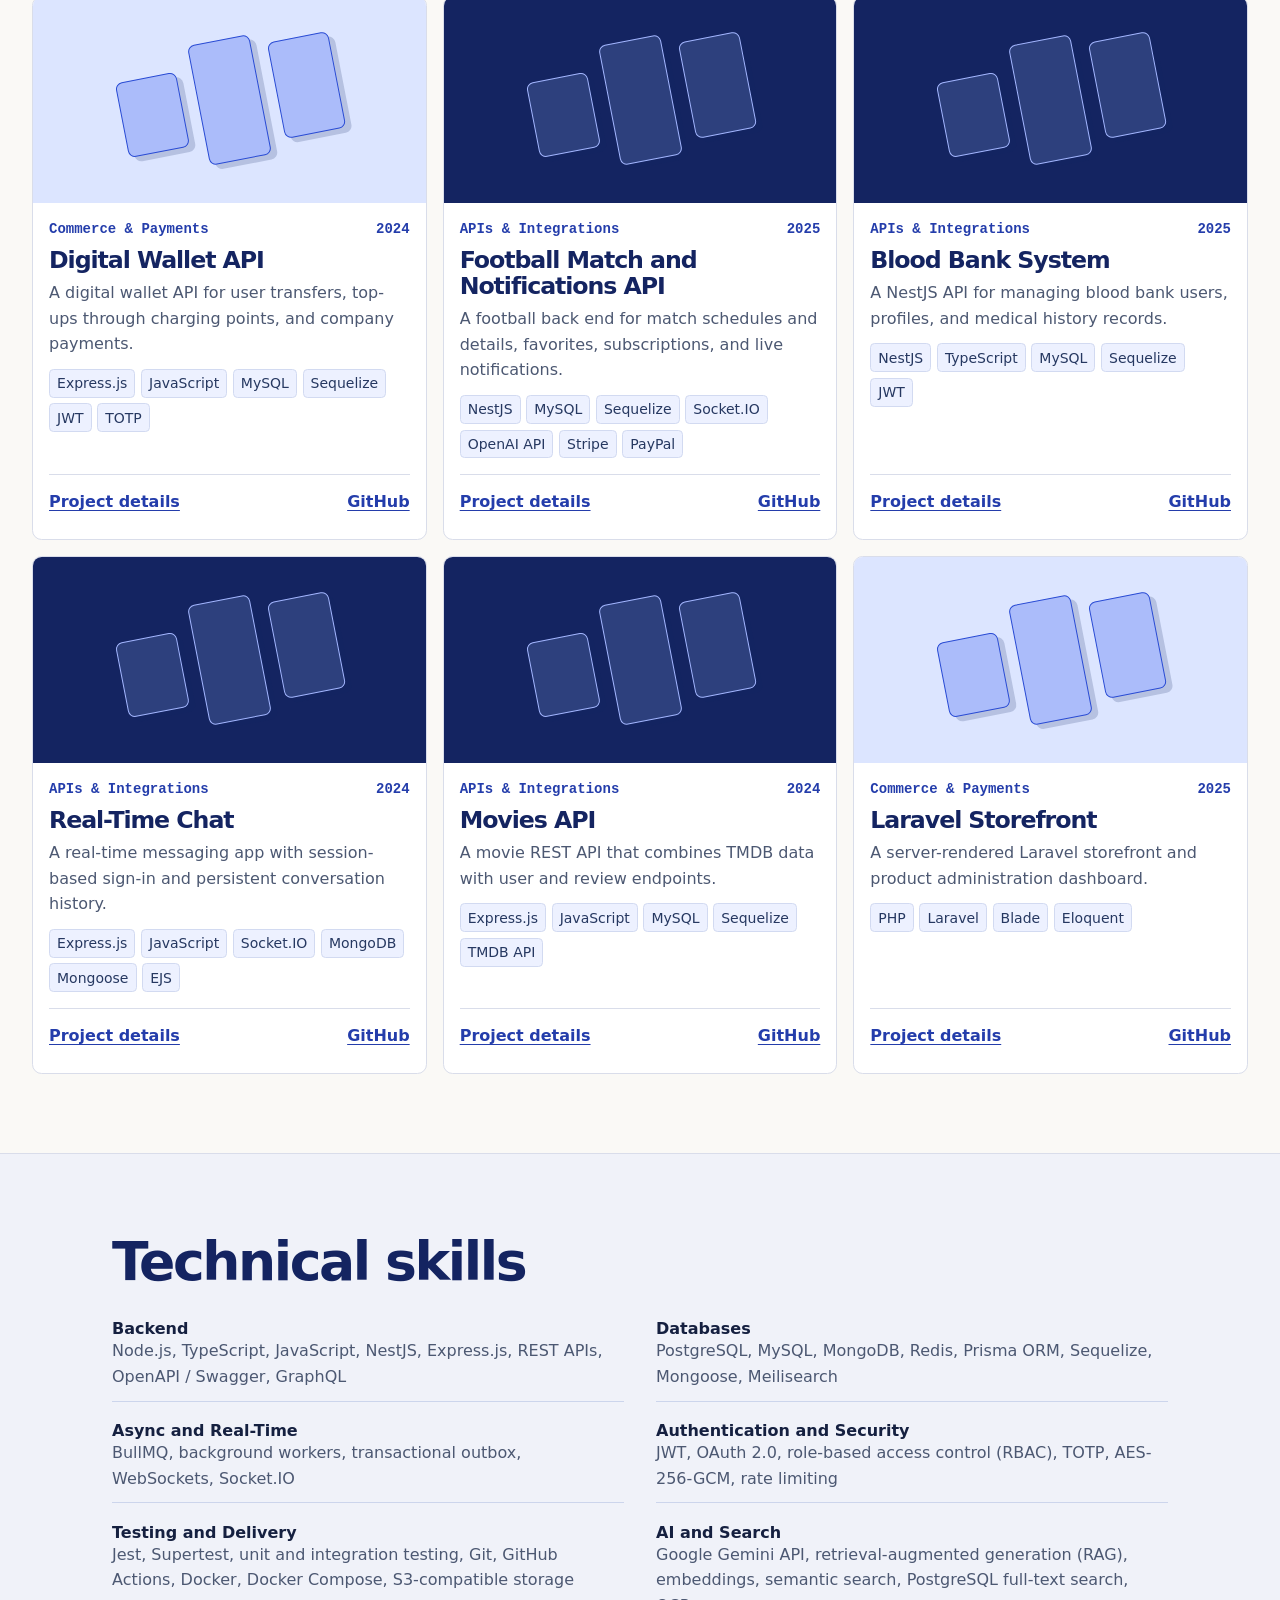
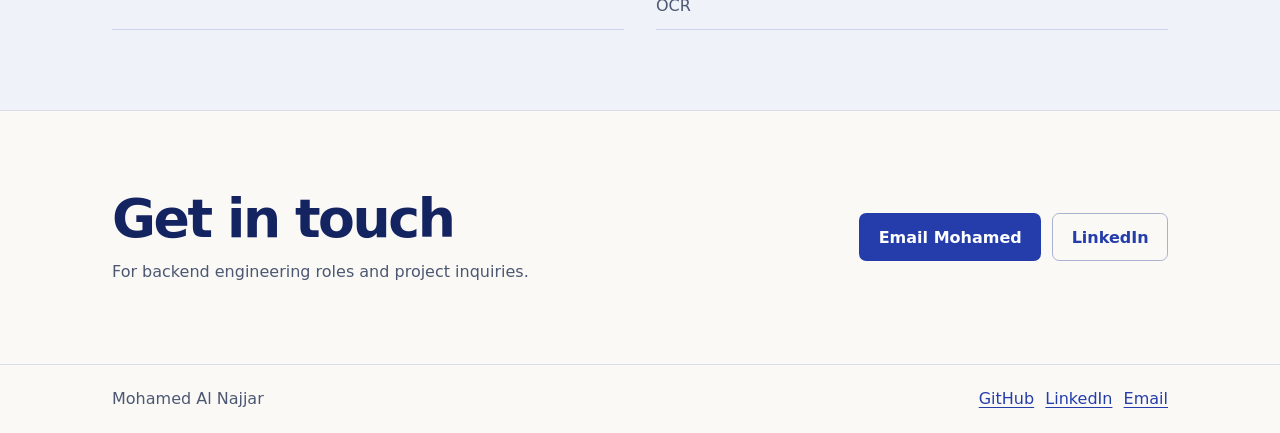
==== commit 8530df67: "Redesign backend developer portfolio" ====
--- a/index.html
+++ b/index.html
@@ -1,537 +1,253 @@
-<!DOCTYPE html>
+<!doctype html>
 <html lang="en">
 <head>
-    <meta charset="UTF-8">
-    <meta name="viewport" content="width=device-width, initial-scale=1.0">
-    <meta name="description" content="Mohamed Al Najjar - Backend Developer specializing in Node.js, NestJS, and Express.js. Building scalable RESTful APIs and backend systems.">
-    <meta name="keywords" content="Backend Developer, Node.js, NestJS, Express.js, REST API, MongoDB, PostgreSQL, Docker, JavaScript, TypeScript">
-    <meta name="author" content="Mohamed Al Najjar">
-    <meta property="og:title" content="Mohamed Al Najjar | Backend Developer">
-    <meta property="og:description" content="Results-driven Backend Developer with 2+ years of experience building scalable RESTful APIs and backend systems.">
-    <meta property="og:type" content="website">
-    <meta property="og:url" content="https://mohamedalnajjar.dev">
-    <meta name="twitter:card" content="summary_large_image">
-    <meta name="twitter:title" content="Mohamed Al Najjar | Backend Developer">
-    <meta name="twitter:description" content="Results-driven Backend Developer with 2+ years of experience building scalable RESTful APIs and backend systems.">
-    <title>Mohamed Al Najjar | Backend Developer</title>
-
-    <link rel="preconnect" href="https://fonts.googleapis.com">
-    <link rel="preconnect" href="https://fonts.gstatic.com" crossorigin>
-    <link href="https://fonts.googleapis.com/css2?family=Fira+Code:wght@400;500;600;700&family=Inter:wght@300;400;500;600;700;800&display=swap" rel="stylesheet">
-    <link rel="stylesheet" href="https://cdnjs.cloudflare.com/ajax/libs/font-awesome/6.5.1/css/all.min.css">
-    <link rel="stylesheet" href="style.css">
+<meta charset="utf-8">
+<meta name="viewport" content="width=device-width, initial-scale=1">
+<meta name="description" content="Backend developer building REST APIs and data workflows with Node.js, TypeScript, NestJS, and Express.js. Project work includes marketplace and healthcare APIs, third-party OAuth integrations, real-time notifications, and AI-assisted document ingestion and search.">
+<meta name="theme-color" content="#142461">
+<title>Mohamed Al Najjar | Node.js Backend Developer</title>
+<link rel="icon" type="image/png" href="[data-uri]">
+<link rel="stylesheet" href="style.css">
+<script src="script.js" defer></script>
 </head>
-<body>
-    <nav>
-        <div class="nav-inner">
-            <a href="#hero" class="logo">
-                <img src="imgs/qqq.jpg" alt="MN Logo" class="logo-img">
-                <span>MN</span>
-            </a>
-            <ul class="nav-links">
-                <li><a href="#hero">Home</a></li>
-                <li><a href="#about">About</a></li>
-                <li><a href="#skills">Skills</a></li>
-                <li><a href="#projects">Projects</a></li>
-                <li><a href="#education">Education</a></li>
-                <li><a href="#certifications">Certifications</a></li>
-            </ul>
-            <button class="hamburger" aria-label="Menu" onclick="toggleMenu()">
-                <span></span><span></span><span></span>
-            </button>
-        </div>
+<body id="top">
+<a class="skip" href="#main">Skip to content</a>
+<header class="site-header">
+  <div class="frame nav-layout">
+    <a class="brand" href="index.html#top"><span aria-hidden="true">MN</span> Mohamed Al Najjar</a>
+    <nav aria-label="Main navigation">
+      <a href="index.html#about">About</a>
+      <a href="index.html#experience">Experience</a>
+      <a href="index.html#projects">Projects</a>
     </nav>
-
-    <div class="mobile-menu" id="mobileMenu">
-        <a href="#hero" onclick="toggleMenu()">Home</a>
-        <a href="#about" onclick="toggleMenu()">About</a>
-        <a href="#skills" onclick="toggleMenu()">Skills</a>
-        <a href="#projects" onclick="toggleMenu()">Projects</a>
-        <a href="#education" onclick="toggleMenu()">Education</a>
-        <a href="#certifications" onclick="toggleMenu()">Certifications</a>
-    </div>
-
-    <!-- Hero Section -->
-    <section id="hero">
-        <div class="hero-bg-grid"></div>
-        <div class="hero-bg-glow"></div>
-        <canvas class="particles-canvas" id="particlesCanvas"></canvas>
-
-        <div class="hero-3d-torus">
-            <div class="torus">
-                <div class="torus-ring"></div>
-                <div class="torus-ring"></div>
-                <div class="torus-ring"></div>
-                <div class="torus-ring"></div>
-                <div class="torus-ring"></div>
-                <div class="torus-ring"></div>
-            </div>
-        </div>
-
-        <div class="hero-3d-scene">
-            <div class="cube">
-                <div class="cube-face front">const</div>
-                <div class="cube-face back">async</div>
-                <div class="cube-face right">await</div>
-                <div class="cube-face left">return</div>
-                <div class="cube-face top">export</div>
-                <div class="cube-face bottom">import</div>
-            </div>
-        </div>
-
-        <div class="hero-3d-octahedron">
-            <div class="octa">
-                <div class="octa-face"></div>
-                <div class="octa-face"></div>
-                <div class="octa-face"></div>
-                <div class="octa-face"></div>
-            </div>
-        </div>
-
-        <div class="container">
-            <div class="hero-content">
-                <div class="hero-text">
-                    <div class="hero-greeting">Hello, I'm</div>
-                    <h1 class="hero-name">
-                        <span class="first">Mohamed </span><span class="last">Al Najjar</span>
-                    </h1>
-                    <div class="hero-title-wrapper">
-                        <span id="typingText"></span><span class="typing-cursor"></span>
-                    </div>
-                    <p class="hero-tagline">Results-driven Backend Developer with 2+ years of experience building scalable RESTful APIs and backend systems.</p>
-                    <div class="hero-meta">
-                        <div class="hero-meta-item"><i class="fas fa-map-marker-alt"></i> Egypt</div>
-                        <div class="hero-meta-item"><i class="fas fa-phone"></i> +20 122 863 5405</div>
-                        <div class="hero-meta-item"><i class="fas fa-envelope"></i> mohamedalnajjar1000@gmail.com</div>
-                    </div>
-                    <div class="hero-links">
-                        <a href="https://www.linkedin.com/in/mohamedalnajjar10/" target="_blank" class="hero-link" aria-label="LinkedIn">
-                            <i class="fab fa-linkedin-in"></i>
-                        </a>
-                        <a href="https://github.com/mohamedalnajjar10" target="_blank" class="hero-link" aria-label="GitHub">
-                            <i class="fab fa-github"></i>
-                        </a>
-                        <a href="https://wa.me/201228635405" target="_blank" class="hero-link" aria-label="WhatsApp">
-                            <i class="fab fa-whatsapp"></i>
-                        </a>
-                    </div>
-                </div>
-                <div class="hero-avatar">
-                    <div class="avatar-container">
-                        <div class="avatar-ring"></div>
-                        <div class="avatar-inner">
-                            <img src="imgs/شو me.jpg" alt="Mohamed Al Najjar" class="avatar-img">
-                        </div>
-                        <div class="avatar-code">
-                            <span>const </span>dev = <span>"</span>MN<span>"</span>;
-                        </div>
-                    </div>
-                </div>
-            </div>
-        </div>
-    </section>
-
-    <!-- About Section -->
-    <section id="about">
-        <div class="container">
-            <div class="section-header fade-in">
-                <span class="section-label">// About Me</span>
-                <h2 class="section-title">Professional Summary</h2>
-                <div class="section-line"></div>
-            </div>
-            <div class="about-grid">
-                <div class="about-text fade-in-left">
-                    <p>Results-driven Backend Developer with 2+ years of experience building scalable RESTful APIs and backend systems using <strong style="color:var(--accent)">Node.js</strong>, <strong style="color:var(--accent)">Express.js</strong>, <strong style="color:var(--accent)">NestJS</strong>, and <strong style="color:var(--accent)">Laravel</strong>. Proficient in database design and optimization with <strong style="color:var(--accent)">MySQL</strong>, <strong style="color:var(--accent)">PostgreSQL</strong>, and <strong style="color:var(--accent)">MongoDB</strong>.</p>
-                    <p>Skilled in implementing secure authentication using <strong style="color:var(--accent)">JWT</strong>, real-time communication via <strong style="color:var(--accent)">WebSocket</strong> and <strong style="color:var(--accent)">Socket.io</strong>, and writing clean, maintainable code.</p>
-                    <p>Achieved a <strong style="color:var(--accent)">45% improvement</strong> in query response times through database optimization, and scaled systems to handle <strong style="color:var(--accent)">1,800+ concurrent users</strong> with <strong style="color:var(--accent)">99.7% uptime</strong>.</p>
-                </div>
-                <div class="about-stats fade-in-right">
-                    <div class="stat-card stagger-1">
-                        <span class="stat-number">2+</span>
-                        <span class="stat-label">Years Experience</span>
-                    </div>
-                    <div class="stat-card stagger-2">
-                        <span class="stat-number">11</span>
-                        <span class="stat-label">Projects Completed</span>
-                    </div>
-                    <div class="stat-card stagger-3">
-                        <span class="stat-number">45%</span>
-                        <span class="stat-label">Query Optimization</span>
-                    </div>
-                    <div class="stat-card stagger-4">
-                        <span class="stat-number">99.7%</span>
-                        <span class="stat-label">System Uptime</span>
-                    </div>
-                </div>
-            </div>
-        </div>
-    </section>
-
-    <!-- Skills Section -->
-    <section id="skills">
-        <div class="container">
-            <div class="section-header fade-in">
-                <span class="section-label">// Tech Stack</span>
-                <h2 class="section-title">Technical Skills</h2>
-                <div class="section-line"></div>
-            </div>
-
-            <div class="skills-grid">
-                <div class="skill-category fade-in stagger-1">
-                    <div class="skill-category-header">
-                        <div class="skill-category-icon"><i class="fas fa-code"></i></div>
-                        <h3 class="skill-category-title">Languages</h3>
-                    </div>
-                    <div class="skill-bar-wrapper">
-                        <div class="skill-bar-header"><span class="skill-bar-name">JavaScript</span><span class="skill-bar-percent">95%</span></div>
-                        <div class="skill-bar-track"><div class="skill-bar-fill" data-width="95"></div></div>
-                    </div>
-                    <div class="skill-bar-wrapper">
-                        <div class="skill-bar-header"><span class="skill-bar-name">TypeScript</span><span class="skill-bar-percent">90%</span></div>
-                        <div class="skill-bar-track"><div class="skill-bar-fill" data-width="90"></div></div>
-                    </div>
-                    <div class="skill-bar-wrapper">
-                        <div class="skill-bar-header"><span class="skill-bar-name">PHP</span><span class="skill-bar-percent">75%</span></div>
-                        <div class="skill-bar-track"><div class="skill-bar-fill" data-width="75"></div></div>
-                    </div>
-                </div>
-
-                <div class="skill-category fade-in stagger-2">
-                    <div class="skill-category-header">
-                        <div class="skill-category-icon"><i class="fas fa-layer-group"></i></div>
-                        <h3 class="skill-category-title">Frameworks</h3>
-                    </div>
-                    <div class="skill-tags">
-                        <span class="skill-tag">Node.js</span>
-                        <span class="skill-tag">Express.js</span>
-                        <span class="skill-tag">NestJS</span>
-                        <span class="skill-tag">Laravel</span>
-                    </div>
-                </div>
-
-                <div class="skill-category fade-in stagger-3">
-                    <div class="skill-category-header">
-                        <div class="skill-category-icon"><i class="fas fa-database"></i></div>
-                        <h3 class="skill-category-title">Databases</h3>
-                    </div>
-                    <div class="skill-tags">
-                        <span class="skill-tag">MySQL</span>
-                        <span class="skill-tag">PostgreSQL</span>
-                        <span class="skill-tag">MongoDB</span>
-                        <span class="skill-tag">Sequelize</span>
-                        <span class="skill-tag">Prisma</span>
-                        <span class="skill-tag">TypeORM</span>
-                    </div>
-                </div>
-
-                <div class="skill-category fade-in stagger-1">
-                    <div class="skill-category-header">
-                        <div class="skill-category-icon"><i class="fas fa-tools"></i></div>
-                        <h3 class="skill-category-title">Tools & DevOps</h3>
-                    </div>
-                    <div class="skill-tags">
-                        <span class="skill-tag">Git</span>
-                        <span class="skill-tag">GitHub</span>
-                        <span class="skill-tag">Docker</span>
-                        <span class="skill-tag">Postman</span>
-                        <span class="skill-tag">Swagger</span>
-                        <span class="skill-tag">REST API</span>
-                    </div>
-                </div>
-
-                <div class="skill-category fade-in stagger-2">
-                    <div class="skill-category-header">
-                        <div class="skill-category-icon"><i class="fas fa-shield-alt"></i></div>
-                        <h3 class="skill-category-title">Auth & Security</h3>
-                    </div>
-                    <div class="skill-tags">
-                        <span class="skill-tag">JWT</span>
-                        <span class="skill-tag">OAuth</span>
-                        <span class="skill-tag">RBAC</span>
-                        <span class="skill-tag">Middleware</span>
-                    </div>
-                </div>
-
-                <div class="skill-category fade-in stagger-3">
-                    <div class="skill-category-header">
-                        <div class="skill-category-icon"><i class="fas fa-bolt"></i></div>
-                        <h3 class="skill-category-title">Real-Time & Testing</h3>
-                    </div>
-                    <div class="skill-tags">
-                        <span class="skill-tag">WebSocket</span>
-                        <span class="skill-tag">Socket.io</span>
-                        <span class="skill-tag">Jest</span>
-                        <span class="skill-tag">Unit Testing</span>
-                        <span class="skill-tag">Integration Testing</span>
-                    </div>
-                </div>
-
-                <div class="skill-category fade-in stagger-1" style="grid-column: 1 / -1;">
-                    <div class="skill-category-header">
-                        <div class="skill-category-icon"><i class="fas fa-lightbulb"></i></div>
-                        <h3 class="skill-category-title">Practices</h3>
-                    </div>
-                    <div class="skill-tags">
-                        <span class="skill-tag">RESTful API Design</span>
-                        <span class="skill-tag">GraphQL</span>
-                        <span class="skill-tag">Clean Code Principles</span>
-                    </div>
-                </div>
-            </div>
-        </div>
-    </section>
-
-    <!-- Projects Section -->
-    <section id="projects">
-        <div class="container">
-            <div class="section-header fade-in">
-                <span class="section-label">// Work</span>
-                <h2 class="section-title">Experience & Projects</h2>
-                <div class="section-line"></div>
-            </div>
-            <div class="projects-grid">
-
-                <div class="project-card fade-in stagger-1">
-                    <span class="project-date">01/2026</span>
-                    <h3 class="project-title">Gaza-Express-Project</h3>
-                    <div class="project-tech">
-                        <span>NestJS</span><span>Prisma</span><span>Jest</span><span>TypeScript</span>
-                    </div>
-                    <ul class="project-desc">
-                        <li>Developed backend services for a comprehensive delivery platform</li>
-                        <li>Implemented automated testing with Jest for reliability</li>
-                        <li>Built scalable APIs with NestJS and Prisma ORM</li>
-                    </ul>
-                </div>
-
-                <div class="project-card fade-in stagger-2">
-                    <span class="project-date">03/2026</span>
-                    <h3 class="project-title">Care-Project</h3>
-                    <div class="project-tech">
-                        <span>NestJS</span><span>Prisma</span><span>TypeScript</span>
-                    </div>
-                    <ul class="project-desc">
-                        <li>Designed and developed backend for healthcare management system</li>
-                        <li>Implemented clean architecture and modular design patterns</li>
-                        <li>Built RESTful APIs with authentication and authorization</li>
-                    </ul>
-                </div>
-
-                <div class="project-card fade-in stagger-3">
-                    <span class="project-date">11/2025</span>
-                    <h3 class="project-title">Property Booking Marketplace</h3>
-                    <div class="project-tech">
-                        <span>NestJS</span><span>Prisma</span><span>TypeScript</span>
-                    </div>
-                    <ul class="project-desc">
-                        <li>Built a property booking marketplace with real-time availability</li>
-                        <li>Implemented complex queries and data relationships</li>
-                        <li>Developed booking workflow and payment integration</li>
-                    </ul>
-                </div>
-
-                <div class="project-card fade-in stagger-1">
-                    <span class="project-date">12/2025</span>
-                    <h3 class="project-title">Store</h3>
-                    <div class="project-tech">
-                        <span>PHP</span><span>Laravel</span><span>Blade</span><span>MySQL</span>
-                    </div>
-                    <ul class="project-desc">
-                        <li>Developed a full-featured e-commerce store backend with Laravel</li>
-                        <li>Implemented Blade templating for server-side rendering</li>
-                        <li>Built admin dashboard and inventory management</li>
-                    </ul>
-                </div>
-
-                <div class="project-card fade-in stagger-2">
-                    <span class="project-date">06/2025</span>
-                    <h3 class="project-title">Live Sports Streaming Platform</h3>
-                    <div class="project-tech">
-                        <span>NestJS</span><span>MySQL</span><span>Sequelize</span><span>WebSocket</span>
-                    </div>
-                    <ul class="project-desc">
-                        <li>Developed real-time sports streaming platform with WebSocket integration</li>
-                        <li>Built live match tracking and real-time score updates</li>
-                        <li>Optimized database queries for high-traffic scenarios</li>
-                    </ul>
-                </div>
-
-                <div class="project-card fade-in stagger-3">
-                    <span class="project-date">02/2025</span>
-                    <h3 class="project-title">Task Management System</h3>
-                    <div class="project-tech">
-                        <span>NestJS</span><span>TypeScript</span><span>REST API</span>
-                    </div>
-                    <ul class="project-desc">
-                        <li>Built a task management system with role-based access control</li>
-                        <li>Implemented CRUD operations with proper validation</li>
-                        <li>Designed modular architecture for scalability</li>
-                    </ul>
-                </div>
-
-                <div class="project-card fade-in stagger-1">
-                    <span class="project-date">01/2025</span>
-                    <h3 class="project-title">Blood Bank System</h3>
-                    <div class="project-tech">
-                        <span>NestJS</span><span>MySQL</span><span>Sequelize</span><span>TypeScript</span>
-                    </div>
-                    <ul class="project-desc">
-                        <li>Developed a blood bank management system with donor registration</li>
-                        <li>Built API endpoints for blood inventory tracking</li>
-                        <li>Implemented search and filtering for donation records</li>
-                    </ul>
-                </div>
-
-                <div class="project-card fade-in stagger-2">
-                    <span class="project-date">06/2024</span>
-                    <h3 class="project-title">Movies APIs</h3>
-                    <div class="project-tech">
-                        <span>Express.js</span><span>Node.js</span><span>TMDB</span><span>REST API</span>
-                    </div>
-                    <ul class="project-desc">
-                        <li>Integrated TMDB API for movie data retrieval and search</li>
-                        <li>Built RESTful API with caching for performance optimization</li>
-                        <li>Implemented pagination and filtering capabilities</li>
-                    </ul>
-                </div>
-
-                <div class="project-card fade-in stagger-3">
-                    <span class="project-date">04/2024</span>
-                    <h3 class="project-title">Digital Wallet System</h3>
-                    <div class="project-tech">
-                        <span>Express.js</span><span>Node.js</span><span>MongoDB</span><span>JWT</span>
-                    </div>
-                    <ul class="project-desc">
-                        <li>Developed a digital wallet with secure transaction processing</li>
-                        <li>Implemented JWT authentication and RBAC</li>
-                        <li>Built real-time balance updates and transaction history</li>
-                    </ul>
-                </div>
-
-                <div class="project-card fade-in stagger-1">
-                    <span class="project-date">02/2024</span>
-                    <h3 class="project-title">Real-Time Chat Application</h3>
-                    <div class="project-tech">
-                        <span>NestJS</span><span>Socket.io</span><span>WebSocket</span><span>MongoDB</span>
-                    </div>
-                    <ul class="project-desc">
-                        <li>Built a real-time chat application using WebSocket and Socket.io</li>
-                        <li>Implemented rooms, private messaging, and online status</li>
-                        <li>Designed scalable message storage and retrieval</li>
-                    </ul>
-                </div>
-
-                <div class="project-card fade-in stagger-2">
-                    <span class="project-date">03/2024</span>
-                    <h3 class="project-title">E-Commerce Backend System</h3>
-                    <div class="project-tech">
-                        <span>Express.js</span><span>Node.js</span><span>MongoDB</span><span>REST API</span>
-                    </div>
-                    <ul class="project-desc">
-                        <li>Developed a complete e-commerce backend with product management</li>
-                        <li>Implemented shopping cart, checkout, and order processing</li>
-                        <li>Built admin APIs for inventory and user management</li>
-                    </ul>
-                </div>
-            </div>
-        </div>
-    </section>
-
-    <!-- Education Section -->
-    <section id="education">
-        <div class="container">
-            <div class="section-header fade-in">
-                <span class="section-label">// Education</span>
-                <h2 class="section-title">Academic Background</h2>
-                <div class="section-line"></div>
-            </div>
-            <div class="timeline">
-                <div class="timeline-item fade-in">
-                    <div class="timeline-dot"></div>
-                    <div class="timeline-card">
-                        <h3>Bachelor's Degree in Software Engineering</h3>
-                        <div class="institution">Al Azhar University, Gaza, Palestine</div>
-                        <div class="period">2020 — 2026</div>
-                        <p>Pursuing a comprehensive education in software engineering principles, algorithms, data structures, software design patterns, and systems architecture.</p>
-                    </div>
-                </div>
-            </div>
-        </div>
-    </section>
-
-    <!-- Certifications Section -->
-    <section id="certifications">
-        <div class="container">
-            <div class="section-header fade-in">
-                <span class="section-label">// Certifications</span>
-                <h2 class="section-title">Professional Certifications</h2>
-                <div class="section-line"></div>
-            </div>
-            <div class="certs-grid">
-                <div class="cert-card fade-in stagger-1">
-                    <div class="cert-icon"><i class="fab fa-node-js"></i></div>
-                    <div class="cert-info">
-                        <h4>Node.js Application Developer</h4>
-                        <span class="cert-year">2024</span>
-                    </div>
-                </div>
-                <div class="cert-card fade-in stagger-2">
-                    <div class="cert-icon"><i class="fas fa-feather-alt"></i></div>
-                    <div class="cert-info">
-                        <h4>NestJS Application Developer</h4>
-                        <span class="cert-year">2024</span>
-                    </div>
-                </div>
-                <div class="cert-card fade-in stagger-3">
-                    <div class="cert-icon"><i class="fas fa-project-diagram"></i></div>
-                    <div class="cert-info">
-                        <h4>Understanding SDLC, System Requirements, Agile, Scrum & Jira</h4>
-                        <span class="cert-year">2025</span>
-                    </div>
-                </div>
-                <div class="cert-card fade-in stagger-1">
-                    <div class="cert-icon"><i class="fab fa-docker"></i></div>
-                    <div class="cert-info">
-                        <h4>Docker Practical Course</h4>
-                        <span class="cert-year">2026</span>
-                    </div>
-                </div>
-                <div class="cert-card fade-in stagger-2">
-                    <div class="cert-icon"><i class="fab fa-gitlab"></i></div>
-                    <div class="cert-info">
-                        <h4>GitLab CI/CD</h4>
-                        <span class="cert-year">2026</span>
-                    </div>
-                </div>
-            </div>
-        </div>
-    </section>
-
-    <!-- Footer -->
-    <footer>
-        <div class="container">
-            <div class="footer-links">
-                <a href="https://www.linkedin.com/in/mohamedalnajjar10/" target="_blank" class="footer-link" aria-label="LinkedIn">
-                    <i class="fab fa-linkedin-in"></i>
-                </a>
-                <a href="https://github.com/mohamedalnajjar10" target="_blank" class="footer-link" aria-label="GitHub">
-                    <i class="fab fa-github"></i>
-                </a>
-                <a href="mailto:mohamedalnajjar1000@gmail.com" class="footer-link" aria-label="Email">
-                    <i class="fas fa-envelope"></i>
-                </a>
-                <a href="https://wa.me/201228635405" target="_blank" class="footer-link" aria-label="WhatsApp">
-                    <i class="fab fa-whatsapp"></i>
-                </a>
-            </div>
-            <p class="footer-text">&copy; 2026 Mohamed Al Najjar. All rights reserved.</p>
-            <p class="footer-text">Built with by Mohamed Al Najjar</p>
-            <a href="#hero" class="back-to-top" aria-label="Back to top">
-                <i class="fas fa-arrow-up"></i>
-            </a>
-        </div>
-    </footer>
-
-    <script src="script.js"></script>
+    <a class="button compact primary" href="index.html#contact">Contact</a>
+  </div>
+</header>
+<main id="main">
+<section class="intro-panel" aria-labelledby="name">
+  <div class="frame intro-layout">
+    <div>
+      <p class="location">Egypt</p>
+      <h1 id="name">Mohamed Al Najjar<span>.</span></h1>
+      <p class="role">Node.js Backend Developer</p>
+      <p class="intro-copy">I build backend APIs, third-party integrations, and data workflows with Node.js and TypeScript.</p>
+      <div class="link-row hero-actions">
+        <a class="button primary" href="#projects">Explore projects</a>
+        <a class="button outline" href="Mohamed_Al_Najjar_Nodejs_Backend_CV.pdf" download>Download CV</a>
+        <a class="text-action" href="Mohamed_Al_Najjar_Nodejs_Backend_CV.pdf" target="_blank" rel="noopener">View CV<span class="sr-only"> (opens in a new tab)</span></a>
+      </div>
+    </div>
+    <aside class="hero-stack" aria-labelledby="stack-title">
+      <h2 id="stack-title">Core stack</h2>
+      <dl><div><dt>APIs</dt><dd>NestJS · Express.js</dd></div><div><dt>Data</dt><dd>PostgreSQL · MySQL · MongoDB</dd></div><div><dt>Processing</dt><dd>Redis · BullMQ</dd></div></dl>
+    </aside>
+  </div>
+</section>
+<section id="about" class="frame section about" aria-labelledby="about-title">
+  <div>
+    <h2 id="about-title">About me</h2>
+    <p class="lead">Backend developer building REST APIs and data workflows with Node.js, TypeScript, NestJS, and Express.js. Project work includes marketplace and healthcare APIs, third-party OAuth integrations, real-time notifications, and AI-assisted document ingestion and search.</p>
+    <div class="education" id="education">
+      <h3>Education</h3>
+      <p><strong>Bachelor’s Degree in Software Engineering</strong></p><p>Al Azhar University, Gaza, Palestine | 2020–2026</p>
+      <details><summary>Certifications and training</summary><ul><li>Node.js Application Developer (2024)</li><li>Nest.js Application Developer (2024)</li><li>Understanding SDLC, System Requirements, Agile, Scrum and Jira (2025)</li><li>Docker Practical Course (2026)</li><li>GitLab CI/CD (2026)</li></ul></details>
+    </div>
+  </div>
+  <figure class="portrait"><img src="imgs/ME.jpg" alt="Portrait of Mohamed Al Najjar" width="2048" height="2050" loading="lazy"></figure>
+</section>
+<section class="tinted" id="experience" aria-labelledby="experience-title">
+  <div class="frame section">
+    <h2 id="experience-title">Project experience</h2>
+    <ol class="timeline"><li><time datetime="2026">2026</time><div><h3>Backend APIs and AI workflows</h3><p>Built project APIs for exam preparation, marketplace delivery, healthcare booking, and ad account integrations.</p><ul class="tags" aria-label="Technologies"><li>NestJS</li><li>Prisma</li><li>BullMQ</li><li>Gemini API</li><li>OAuth 2.0</li></ul></div></li><li><time datetime="2025">2025</time><div><h3>Booking, notifications and storefronts</h3><p>Developed property booking and checkout flows, a football match and notifications API, a blood bank API, and a Laravel storefront.</p><ul class="tags" aria-label="Technologies"><li>MySQL</li><li>Sequelize</li><li>Socket.IO</li><li>Stripe</li><li>Laravel</li></ul></div></li><li><time datetime="2024">2024</time><div><h3>Commerce and real-time services</h3><p>Built Express.js projects for e-commerce, wallet transactions, real-time chat, and movie data.</p><ul class="tags" aria-label="Technologies"><li>Express.js</li><li>MongoDB</li><li>Mongoose</li><li>MySQL</li><li>Socket.IO</li></ul></div></li></ol>
+  </div>
+</section>
+<section class="frame wide section" id="projects" aria-labelledby="projects-title">
+  <div class="section-head"><h2 id="projects-title">Projects</h2><a href="https://github.com/mohamedalnajjar10">GitHub profile</a></div>
+  <div class="filter-bar" hidden>
+    <div class="filter-buttons" role="group" aria-label="Filter projects">
+      <button type="button" data-filter="all" aria-pressed="true">All projects</button>
+      <button type="button" data-filter="AI &amp; Search" aria-pressed="false">AI &amp; Search</button><button type="button" data-filter="Commerce &amp; Payments" aria-pressed="false">Commerce &amp; Payments</button><button type="button" data-filter="APIs &amp; Integrations" aria-pressed="false">APIs &amp; Integrations</button>
+    </div>
+    <p class="project-count" role="status">12 projects</p>
+  </div>
+  <div class="project-grid"><article class="project-card" data-category="AI &amp; Search">
+  <a class="media-link" href="projects/full-ai-exam.html" aria-label="Project details for AI Exam Prep Assistant"><div class="project-media media-ai" data-image-slot="full-ai-exam">
+    <span class="media-art" aria-hidden="true"><i></i><i></i><i></i></span>
+    <template><img src="imgs/projects/full-ai-exam.webp" alt="Screenshot of AI Exam Prep Assistant" width="1200" height="675" loading="lazy"></template>
+  </div></a>
+  <div class="card-content">
+    <p class="card-meta"><span>AI &amp; Search</span><time datetime="2026">2026</time></p>
+    <h3>AI Exam Prep Assistant</h3>
+    <p>A Tawjihi exam-prep platform that uses curriculum content and past papers to generate practice questions and support a study chat.</p>
+    <ul class="tags" aria-label="Technologies"><li>NestJS</li><li>TypeScript</li><li>PostgreSQL</li><li>Prisma</li><li>Gemini API</li><li>BullMQ</li><li>Redis</li><li>Next.js</li></ul>
+    <div class="card-links"><a href="projects/full-ai-exam.html">Project details<span class="sr-only"> for AI Exam Prep Assistant</span></a><a href="https://github.com/mohamedalnajjar10/Full-Ai-Exam">GitHub<span class="sr-only"> repository for AI Exam Prep Assistant</span></a></div>
+  </div>
+</article>
+<article class="project-card" data-category="Commerce &amp; Payments">
+  <a class="media-link" href="projects/gaza-express-project.html" aria-label="Project details for Gaza Express"><div class="project-media media-commerce" data-image-slot="gaza-express-project">
+    <span class="media-art" aria-hidden="true"><i></i><i></i><i></i></span>
+    <template><img src="imgs/projects/gaza-express-project.webp" alt="Screenshot of Gaza Express" width="1200" height="675" loading="lazy"></template>
+  </div></a>
+  <div class="card-content">
+    <p class="card-meta"><span>Commerce &amp; Payments</span><time datetime="2026">2026</time></p>
+    <h3>Gaza Express</h3>
+    <p>A marketplace and delivery backend for store discovery, product catalogs, ordering, and order operations.</p>
+    <ul class="tags" aria-label="Technologies"><li>NestJS</li><li>TypeScript</li><li>MySQL</li><li>Prisma</li><li>Redis</li><li>MinIO</li><li>Jest</li><li>Docker</li><li>GitHub Actions</li></ul>
+    <div class="card-links"><a href="projects/gaza-express-project.html">Project details<span class="sr-only"> for Gaza Express</span></a><a href="https://github.com/mohamedalnajjar10/Gaza-Express-Project">GitHub<span class="sr-only"> repository for Gaza Express</span></a></div>
+  </div>
+</article>
+<article class="project-card" data-category="APIs &amp; Integrations">
+  <a class="media-link" href="projects/care-project.html" aria-label="Project details for Care Project"><div class="project-media media-api" data-image-slot="care-project">
+    <span class="media-art" aria-hidden="true"><i></i><i></i><i></i></span>
+    <template><img src="imgs/projects/care-project.webp" alt="Screenshot of Care Project" width="1200" height="675" loading="lazy"></template>
+  </div></a>
+  <div class="card-content">
+    <p class="card-meta"><span>APIs &amp; Integrations</span><time datetime="2026">2026</time></p>
+    <h3>Care Project</h3>
+    <p>A healthcare booking API for finding doctors, managing appointments, and processing payments.</p>
+    <ul class="tags" aria-label="Technologies"><li>NestJS</li><li>TypeScript</li><li>MySQL</li><li>Prisma</li><li>Meilisearch</li><li>Socket.IO</li><li>Stripe</li><li>PayPal</li><li>Jest</li></ul>
+    <div class="card-links"><a href="projects/care-project.html">Project details<span class="sr-only"> for Care Project</span></a><a href="https://github.com/mohamedalnajjar10/Care-Project">GitHub<span class="sr-only"> repository for Care Project</span></a></div>
+  </div>
+</article>
+<article class="project-card" data-category="APIs &amp; Integrations">
+  <a class="media-link" href="projects/unified-ad-campaign-manager.html" aria-label="Project details for Unified Ad Campaign Manager"><div class="project-media media-api" data-image-slot="unified-ad-campaign-manager">
+    <span class="media-art" aria-hidden="true"><i></i><i></i><i></i></span>
+    <template><img src="imgs/projects/unified-ad-campaign-manager.webp" alt="Screenshot of Unified Ad Campaign Manager" width="1200" height="675" loading="lazy"></template>
+  </div></a>
+  <div class="card-content">
+    <p class="card-meta"><span>APIs &amp; Integrations</span><time datetime="2026">2026</time></p>
+    <h3>Unified Ad Campaign Manager</h3>
+    <p>An ad-platform account integration backend with a shared OAuth provider interface and a Prisma campaign schema.</p>
+    <ul class="tags" aria-label="Technologies"><li>NestJS</li><li>TypeScript</li><li>MySQL</li><li>Prisma</li><li>OAuth 2.0</li><li>AES-256-GCM</li><li>Docker</li></ul>
+    <div class="card-links"><a href="projects/unified-ad-campaign-manager.html">Project details<span class="sr-only"> for Unified Ad Campaign Manager</span></a><a href="https://github.com/mohamedalnajjar10/Unified-Ad-Campaign-Manager">GitHub<span class="sr-only"> repository for Unified Ad Campaign Manager</span></a></div>
+  </div>
+</article>
+<article class="project-card" data-category="Commerce &amp; Payments">
+  <a class="media-link" href="projects/airbnb.html" aria-label="Project details for Property Booking Marketplace"><div class="project-media media-commerce" data-image-slot="airbnb">
+    <span class="media-art" aria-hidden="true"><i></i><i></i><i></i></span>
+    <template><img src="imgs/projects/airbnb.webp" alt="Screenshot of Property Booking Marketplace" width="1200" height="675" loading="lazy"></template>
+  </div></a>
+  <div class="card-content">
+    <p class="card-meta"><span>Commerce &amp; Payments</span><time datetime="2025">2025</time></p>
+    <h3>Property Booking Marketplace</h3>
+    <p>An Airbnb-inspired API for listing properties and booking stays.</p>
+    <ul class="tags" aria-label="Technologies"><li>NestJS</li><li>TypeScript</li><li>MySQL</li><li>Prisma</li><li>Stripe</li><li>PayPal</li><li>Jest</li></ul>
+    <div class="card-links"><a href="projects/airbnb.html">Project details<span class="sr-only"> for Property Booking Marketplace</span></a><a href="https://github.com/mohamedalnajjar10/Airbnb-">GitHub<span class="sr-only"> repository for Property Booking Marketplace</span></a></div>
+  </div>
+</article>
+<article class="project-card" data-category="Commerce &amp; Payments">
+  <a class="media-link" href="projects/e-commerce.html" aria-label="Project details for E-Commerce Backend API"><div class="project-media media-commerce" data-image-slot="e-commerce">
+    <span class="media-art" aria-hidden="true"><i></i><i></i><i></i></span>
+    <template><img src="imgs/projects/e-commerce.webp" alt="Screenshot of E-Commerce Backend API" width="1200" height="675" loading="lazy"></template>
+  </div></a>
+  <div class="card-content">
+    <p class="card-meta"><span>Commerce &amp; Payments</span><time datetime="2024">2024</time></p>
+    <h3>E-Commerce Backend API</h3>
+    <p>An e-commerce REST API covering product discovery and the shopping-to-order flow.</p>
+    <ul class="tags" aria-label="Technologies"><li>Node.js</li><li>Express.js</li><li>JavaScript</li><li>MongoDB</li><li>Mongoose</li><li>JWT</li><li>Stripe</li></ul>
+    <div class="card-links"><a href="projects/e-commerce.html">Project details<span class="sr-only"> for E-Commerce Backend API</span></a><a href="https://github.com/mohamedalnajjar10/E-Commerce">GitHub<span class="sr-only"> repository for E-Commerce Backend API</span></a></div>
+  </div>
+</article>
+<article class="project-card" data-category="Commerce &amp; Payments">
+  <a class="media-link" href="projects/wallet.html" aria-label="Project details for Digital Wallet API"><div class="project-media media-commerce" data-image-slot="wallet">
+    <span class="media-art" aria-hidden="true"><i></i><i></i><i></i></span>
+    <template><img src="imgs/projects/wallet.webp" alt="Screenshot of Digital Wallet API" width="1200" height="675" loading="lazy"></template>
+  </div></a>
+  <div class="card-content">
+    <p class="card-meta"><span>Commerce &amp; Payments</span><time datetime="2024">2024</time></p>
+    <h3>Digital Wallet API</h3>
+    <p>A digital wallet API for user transfers, top-ups through charging points, and company payments.</p>
+    <ul class="tags" aria-label="Technologies"><li>Express.js</li><li>JavaScript</li><li>MySQL</li><li>Sequelize</li><li>JWT</li><li>TOTP</li></ul>
+    <div class="card-links"><a href="projects/wallet.html">Project details<span class="sr-only"> for Digital Wallet API</span></a><a href="https://github.com/mohamedalnajjar10/Wallet">GitHub<span class="sr-only"> repository for Digital Wallet API</span></a></div>
+  </div>
+</article>
+<article class="project-card" data-category="APIs &amp; Integrations">
+  <a class="media-link" href="projects/sport.html" aria-label="Project details for Football Match and Notifications API"><div class="project-media media-api" data-image-slot="sport">
+    <span class="media-art" aria-hidden="true"><i></i><i></i><i></i></span>
+    <template><img src="imgs/projects/sport.webp" alt="Screenshot of Football Match and Notifications API" width="1200" height="675" loading="lazy"></template>
+  </div></a>
+  <div class="card-content">
+    <p class="card-meta"><span>APIs &amp; Integrations</span><time datetime="2025">2025</time></p>
+    <h3>Football Match and Notifications API</h3>
+    <p>A football back end for match schedules and details, favorites, subscriptions, and live notifications.</p>
+    <ul class="tags" aria-label="Technologies"><li>NestJS</li><li>MySQL</li><li>Sequelize</li><li>Socket.IO</li><li>OpenAI API</li><li>Stripe</li><li>PayPal</li></ul>
+    <div class="card-links"><a href="projects/sport.html">Project details<span class="sr-only"> for Football Match and Notifications API</span></a><a href="https://github.com/mohamedalnajjar10/Sport-">GitHub<span class="sr-only"> repository for Football Match and Notifications API</span></a></div>
+  </div>
+</article>
+<article class="project-card" data-category="APIs &amp; Integrations">
+  <a class="media-link" href="projects/blood-bank-system.html" aria-label="Project details for Blood Bank System"><div class="project-media media-api" data-image-slot="blood-bank-system">
+    <span class="media-art" aria-hidden="true"><i></i><i></i><i></i></span>
+    <template><img src="imgs/projects/blood-bank-system.webp" alt="Screenshot of Blood Bank System" width="1200" height="675" loading="lazy"></template>
+  </div></a>
+  <div class="card-content">
+    <p class="card-meta"><span>APIs &amp; Integrations</span><time datetime="2025">2025</time></p>
+    <h3>Blood Bank System</h3>
+    <p>A NestJS API for managing blood bank users, profiles, and medical history records.</p>
+    <ul class="tags" aria-label="Technologies"><li>NestJS</li><li>TypeScript</li><li>MySQL</li><li>Sequelize</li><li>JWT</li></ul>
+    <div class="card-links"><a href="projects/blood-bank-system.html">Project details<span class="sr-only"> for Blood Bank System</span></a><a href="https://github.com/mohamedalnajjar10/Blood-Bank-System">GitHub<span class="sr-only"> repository for Blood Bank System</span></a></div>
+  </div>
+</article>
+<article class="project-card" data-category="APIs &amp; Integrations">
+  <a class="media-link" href="projects/real-time-chat.html" aria-label="Project details for Real-Time Chat"><div class="project-media media-api" data-image-slot="real-time-chat">
+    <span class="media-art" aria-hidden="true"><i></i><i></i><i></i></span>
+    <template><img src="imgs/projects/real-time-chat.webp" alt="Screenshot of Real-Time Chat" width="1200" height="675" loading="lazy"></template>
+  </div></a>
+  <div class="card-content">
+    <p class="card-meta"><span>APIs &amp; Integrations</span><time datetime="2024">2024</time></p>
+    <h3>Real-Time Chat</h3>
+    <p>A real-time messaging app with session-based sign-in and persistent conversation history.</p>
+    <ul class="tags" aria-label="Technologies"><li>Express.js</li><li>JavaScript</li><li>Socket.IO</li><li>MongoDB</li><li>Mongoose</li><li>EJS</li></ul>
+    <div class="card-links"><a href="projects/real-time-chat.html">Project details<span class="sr-only"> for Real-Time Chat</span></a><a href="https://github.com/mohamedalnajjar10/real-time-chat-">GitHub<span class="sr-only"> repository for Real-Time Chat</span></a></div>
+  </div>
+</article>
+<article class="project-card" data-category="APIs &amp; Integrations">
+  <a class="media-link" href="projects/moveis-apis.html" aria-label="Project details for Movies API"><div class="project-media media-api" data-image-slot="moveis-apis">
+    <span class="media-art" aria-hidden="true"><i></i><i></i><i></i></span>
+    <template><img src="imgs/projects/moveis-apis.webp" alt="Screenshot of Movies API" width="1200" height="675" loading="lazy"></template>
+  </div></a>
+  <div class="card-content">
+    <p class="card-meta"><span>APIs &amp; Integrations</span><time datetime="2024">2024</time></p>
+    <h3>Movies API</h3>
+    <p>A movie REST API that combines TMDB data with user and review endpoints.</p>
+    <ul class="tags" aria-label="Technologies"><li>Express.js</li><li>JavaScript</li><li>MySQL</li><li>Sequelize</li><li>TMDB API</li></ul>
+    <div class="card-links"><a href="projects/moveis-apis.html">Project details<span class="sr-only"> for Movies API</span></a><a href="https://github.com/mohamedalnajjar10/Moveis-APIs">GitHub<span class="sr-only"> repository for Movies API</span></a></div>
+  </div>
+</article>
+<article class="project-card" data-category="Commerce &amp; Payments">
+  <a class="media-link" href="projects/store-laravel.html" aria-label="Project details for Laravel Storefront"><div class="project-media media-commerce" data-image-slot="store-laravel">
+    <span class="media-art" aria-hidden="true"><i></i><i></i><i></i></span>
+    <template><img src="imgs/projects/store-laravel.webp" alt="Screenshot of Laravel Storefront" width="1200" height="675" loading="lazy"></template>
+  </div></a>
+  <div class="card-content">
+    <p class="card-meta"><span>Commerce &amp; Payments</span><time datetime="2025">2025</time></p>
+    <h3>Laravel Storefront</h3>
+    <p>A server-rendered Laravel storefront and product administration dashboard.</p>
+    <ul class="tags" aria-label="Technologies"><li>PHP</li><li>Laravel</li><li>Blade</li><li>Eloquent</li></ul>
+    <div class="card-links"><a href="projects/store-laravel.html">Project details<span class="sr-only"> for Laravel Storefront</span></a><a href="https://github.com/mohamedalnajjar10/Store-Laravel">GitHub<span class="sr-only"> repository for Laravel Storefront</span></a></div>
+  </div>
+</article></div>
+</section>
+<section id="skills" class="tinted" aria-labelledby="skills-title">
+  <div class="frame section"><h2 id="skills-title">Technical skills</h2>
+    <dl class="skills"><div><dt>Backend</dt><dd>Node.js, TypeScript, JavaScript, NestJS, Express.js, REST APIs, OpenAPI / Swagger, GraphQL</dd></div><div><dt>Databases</dt><dd>PostgreSQL, MySQL, MongoDB, Redis, Prisma ORM, Sequelize, Mongoose, Meilisearch</dd></div><div><dt>Async and Real-Time</dt><dd>BullMQ, background workers, transactional outbox, WebSockets, Socket.IO</dd></div><div><dt>Authentication and Security</dt><dd>JWT, OAuth 2.0, role-based access control (RBAC), TOTP, AES-256-GCM, rate limiting</dd></div><div><dt>Testing and Delivery</dt><dd>Jest, Supertest, unit and integration testing, Git, GitHub Actions, Docker, Docker Compose, S3-compatible storage</dd></div><div><dt>AI and Search</dt><dd>Google Gemini API, retrieval-augmented generation (RAG), embeddings, semantic search, PostgreSQL full-text search, OCR</dd></div></dl>
+  </div>
+</section>
+<section id="contact" class="contact" aria-labelledby="contact-title">
+  <div class="frame section contact-layout">
+    <div><h2 id="contact-title">Get in touch</h2><p>For backend engineering roles and project inquiries.</p></div>
+    <div class="link-row"><a class="button primary" href="mailto:mohamedalnajjar1000@gmail.com">Email Mohamed</a><a class="button outline" href="https://www.linkedin.com/in/mohamedalnajjar10/">LinkedIn</a></div>
+  </div>
+</section>
+</main>
+<footer>
+  <div class="frame footer-layout">
+    <span>Mohamed Al Najjar</span>
+    <div class="link-row">
+      <a href="https://github.com/mohamedalnajjar10">GitHub</a>
+      <a href="https://www.linkedin.com/in/mohamedalnajjar10/">LinkedIn</a>
+      <a href="mailto:mohamedalnajjar1000@gmail.com">Email</a>
+    </div>
+  </div>
+</footer>
 </body>
 </html>
--- a/style.css
+++ b/style.css
@@ -1,1134 +1,140 @@
 :root {
-    --bg-primary: #0a0a0f;
-    --bg-secondary: #12121a;
-    --bg-card: #1a1a2e;
-    --bg-card-hover: #222240;
-    --accent: #00d4ff;
-    --accent-glow: rgba(0, 212, 255, 0.3);
-    --accent-secondary: #7b61ff;
-    --accent-gradient: linear-gradient(135deg, #00d4ff, #7b61ff);
-    --text-primary: #e8e8f0;
-    --text-secondary: #a0a0b8;
-    --text-muted: #6b6b80;
-    --border: #2a2a3e;
-    --success: #00e676;
-    --font-code: 'Fira Code', monospace;
-    --font-body: 'Inter', sans-serif;
-    --transition: 0.3s cubic-bezier(0.4, 0, 0.2, 1);
-    --shadow: 0 4px 24px rgba(0, 0, 0, 0.4);
-    --shadow-glow: 0 0 30px rgba(0, 212, 255, 0.15);
+  font-family: "Segoe UI", system-ui, sans-serif;
+  color: #152040;
+  background: #faf9f6;
+  --paper: #faf9f6;
+  --navy: #142461;
+  --blue: #294bd4;
+  --link: #243dab;
+  --muted: #4c5872;
+  --edge: #d9ddea;
+  --tint: #f0f2f9;
+  scroll-behavior: smooth;
 }
-
-*, *::before, *::after {
-    margin: 0;
-    padding: 0;
-    box-sizing: border-box;
+*, *::before, *::after { box-sizing: border-box; }
+[hidden] { display: none !important; }
+body, h1, h2, h3, p, ul, ol, dl, dd, figure { margin: 0; }
+h1, h2, h3 { line-height: 1.1; letter-spacing: -.045em; color: var(--navy); }
+p, dd, li { line-height: 1.6; }
+a { color: var(--link); text-underline-offset: .2em; }
+button { font: inherit; }
+:focus-visible { outline: 3px solid #a73729; outline-offset: 4px; }
+section[id], #education, #main { scroll-margin-top: 5.5rem; }
+.frame { width: min(calc(100% - 3rem), 66rem); margin-inline: auto; }
+.frame.wide { width: min(calc(100% - 3rem), 76rem); }
+.sr-only { position: absolute; width: 1px; height: 1px; overflow: hidden; clip-path: inset(50%); white-space: nowrap; }
+.skip { position: fixed; top: .5rem; left: .5rem; z-index: 5; padding: .65rem; transform: translateY(-150%); background: white; }
+.skip:focus { transform: none; }
+.site-header { position: sticky; z-index: 2; top: 0; background: var(--paper); border-bottom: 1px solid var(--edge); }
+.nav-layout, .intro-layout, .about, .contact-layout, .footer-layout { display: grid; align-items: center; }
+.nav-layout { min-height: 4.25rem; grid-template-columns: 1fr auto 1fr; gap: 1rem; }
+.brand { display: inline-flex; align-items: center; gap: .65rem; font-weight: 750; color: var(--navy); text-decoration: none; justify-self: start; }
+.brand span { display: grid; place-items: center; border-radius: .4rem; width: 2.35rem; height: 2.35rem; background: var(--navy); color: white; font: 700 .875rem ui-monospace, monospace; }
+nav, .link-row, .tags, .card-links, .filter-buttons { display: flex; flex-wrap: wrap; align-items: center; gap: .7rem; }
+nav { gap: clamp(.6rem, 2.55vw, 1.8rem); }
+nav a { display: inline-flex; align-items: center; min-height: 2.7rem; color: var(--muted); font-size: .95rem; font-weight: 650; text-decoration: none; }
+nav a:hover { color: var(--link); text-decoration: underline; }
+.button { display: inline-flex; align-items: center; justify-content: center; padding: .65rem 1.15rem; min-height: 3rem; border-radius: .45rem; border: 1px solid transparent; font-weight: 700; text-decoration: none; }
+.primary { background: var(--link); color: white; }
+.primary:hover { background: var(--navy); }
+.outline { border-color: #a9b1ce; }
+.outline:hover { background: #e9eeff; }
+.compact { justify-self: end; min-height: 2.55rem; padding: .45rem .8rem; }
+.intro-panel { background: linear-gradient(125deg, #e8edff, var(--paper) 68%); border-bottom: 1px solid var(--edge); }
+.intro-layout { padding-block: clamp(3rem, 8vw, 6rem); grid-template-columns: minmax(0, 1.85fr) minmax(0, 1fr); gap: clamp(1.5rem, 5vw, 4.5rem); }
+.location, .card-meta, .timeline time { font: 650 .875rem/1.45 ui-monospace, "Cascadia Code", Consolas, monospace; color: var(--link); }
+h1 { font-size: clamp(2.85rem, 7vw, 5.75rem); letter-spacing: -.067em; margin-top: .45rem; }
+h1 span { color: var(--blue); }
+.role { font-size: clamp(1.25rem, 2.5vw, 1.65rem); font-weight: 750; color: var(--navy); margin-top: .35rem; }
+.intro-copy, .lead { color: var(--muted); font-size: clamp(1.05rem, 1.7vw, 1.18rem); max-width: 58ch; margin-top: .85rem; }
+.hero-actions { margin-top: 1.55rem; }
+.text-action { display: inline-flex; align-items: center; min-height: 2.75rem; padding-inline: .15rem; font-weight: 650; }
+.hero-stack { padding: 1.3rem; border-radius: .7rem; background: var(--navy); color: white; box-shadow: .45rem .45rem 0 #dce4ff; }
+.hero-stack h2 { font-size: 1.25rem; color: white; margin-bottom: .55rem; }
+.hero-stack dl div { padding-block: .55rem; border-top: 1px solid #526394; }
+.hero-stack dt { color: #c8d4ff; font-size: .875rem; }
+.hero-stack dd { font-weight: 650; }
+.section { padding-block: clamp(2.75rem, 6.2vw, 5.1rem); }
+h2 { font-size: clamp(2rem, 4.5vw, 3.35rem); }
+h3 { font-size: clamp(1.18rem, 2vw, 1.48rem); }
+.about { grid-template-columns: minmax(0, 1fr) minmax(0, .32fr); align-items: start; gap: clamp(1rem, 7vw, 6rem); }
+.portrait { padding: .55rem; background: #dce4ff; border-radius: .65rem; }
+.portrait img { display: block; width: 100%; height: auto; border-radius: .36rem; }
+.education { margin-top: 1.15rem; padding-top: 1.15rem; border-top: 1px solid var(--edge); }
+.education h3 { margin-bottom: .45rem; }
+.education p, .education li { color: var(--muted); }
+summary { cursor: pointer; color: var(--link); font-weight: 650; padding-block: .6rem; }
+.tinted { background: var(--tint); border-block: 1px solid var(--edge); }
+.timeline { margin-top: 1.25rem; list-style: none; padding: 0; }
+.timeline > li { display: grid; grid-template-columns: 5.4rem minmax(0, 1fr); gap: 1.25rem; padding-block: 1.1rem; border-bottom: 1px solid #ccd5ec; }
+.timeline time { border-left: 3px solid var(--blue); padding-left: .68rem; align-self: start; }
+.timeline p { margin-top: .3rem; color: var(--muted); }
+.tags { margin-top: .75rem; padding: 0; list-style: none; gap: .35rem; }
+.tags li { color: #263861; border: 1px solid #d2daf1; background: #edf1ff; border-radius: .28rem; padding: .14rem .44rem; font-size: .875rem; }
+.section-head, .filter-bar { display: flex; align-items: center; justify-content: space-between; gap: 1rem; }
+.section-head a { font-weight: 700; }
+.filter-bar { margin-block: 1.3rem 1rem; }
+.filter-buttons button { min-height: 2.6rem; padding: .35rem .75rem; border: 1px solid #b9c5e7; border-radius: .38rem; background: transparent; color: var(--navy); cursor: pointer; font-size: .94rem; font-weight: 650; }
+.filter-buttons button[aria-pressed="true"] { background: var(--navy); color: white; }
+.filter-buttons button[aria-pressed="false"]:hover { background: #e9eeff; }
+.project-count { color: var(--muted); white-space: nowrap; }
+.project-grid { display: grid; grid-template-columns: repeat(3, minmax(0, 1fr)); gap: 1rem; margin-top: 1rem; }
+.project-card { min-width: 0; display: flex; flex-direction: column; border-radius: .6rem; background: white; border: 1px solid var(--edge); overflow: clip; }
+.media-link { display: block; }
+.media-link:focus-visible { outline-offset: -5px; }
+.project-media { position: relative; display: grid; place-items: center; aspect-ratio: 16 / 8.4; overflow: hidden; background: #e2e9ff; }
+.media-ai { background: #233ba5; --shape: #a8baff; --shade: #3954c5; }
+.media-commerce { background: #dce5ff; --shape: #294bd4; --shade: #abbcfa; }
+.media-api { background: #142461; --shape: #a3b6ff; --shade: #2d407d; }
+.media-art { display: flex; align-items: center; justify-content: center; gap: 6%; width: 69%; height: 64%; transform: rotate(-11deg); }
+.media-art i { width: 23%; height: 58%; border: 1px solid var(--shape); border-radius: .44rem; background: var(--shade); box-shadow: .34rem .34rem 0 #13276030; }
+.media-art i:nth-child(2) { height: 92%; }
+.media-art i:nth-child(3) { height: 74%; }
+.project-media img { position: absolute; inset: 0; width: 100%; height: 100%; object-fit: cover; }
+.card-content { flex: 1; display: flex; flex-direction: column; padding: 1rem; }
+.card-meta { display: flex; justify-content: space-between; gap: .7rem; }
+.card-content h3 { margin-top: .5rem; }
+.card-content > p:not(.card-meta) { margin-top: .45rem; color: var(--muted); }
+.card-content .tags { margin-bottom: 1rem; }
+.card-links { margin-top: auto; justify-content: space-between; border-top: 1px solid var(--edge); padding-top: .35rem; }
+.card-links a { display: inline-flex; align-items: center; min-height: 2.6rem; font-weight: 650; }
+.skills { display: grid; grid-template-columns: repeat(2, minmax(0, 1fr)); gap: .5rem 2rem; margin-top: 1rem; }
+.skills > div { padding-block: .7rem; border-bottom: 1px solid #ccd5ec; }
+.skills dt { font-weight: 750; }
+.skills dd { color: var(--muted); }
+.contact-layout { grid-template-columns: minmax(0, 1fr) auto; gap: 1rem; }
+.contact p { margin-top: .6rem; color: var(--muted); }
+footer { border-top: 1px solid var(--edge); }
+.footer-layout { grid-template-columns: minmax(0, 1fr) auto; gap: .5rem; padding-block: 1rem; color: var(--muted); }
+.footer-layout a { display: inline-flex; min-height: 2.25rem; align-items: center; }
+.detail-page { max-width: 50rem; }
+.back-link { font-weight: 650; }
+.detail-header { margin-block: 1.5rem; }
+.detail-header h1 { font-size: clamp(2.2rem, 6.4vw, 4.5rem); overflow-wrap: anywhere; }
+.detail-header .button { margin-top: 1rem; }
+.detail-page .project-media { border-radius: .6rem; }
+.detail-content { display: grid; gap: 1.7rem; margin-top: 1.8rem; }
+.detail-content h2 { font-size: clamp(1.55rem, 4vw, 2.15rem); margin-bottom: .6rem; }
+.detail-content ul:not(.tags) { padding-left: 1.2rem; color: var(--muted); }
+.detail-content li + li:not(.tags li) { margin-top: .4rem; }
+@media (max-width: 850px) {
+  .project-grid { grid-template-columns: repeat(2, minmax(0, 1fr)); }
 }
-
-html {
-    scroll-behavior: smooth;
-    scrollbar-width: thin;
-    scrollbar-color: var(--accent) var(--bg-secondary);
+@media (max-width: 640px) {
+  .frame, .frame.wide { width: calc(100% - 2rem); }
+  .nav-layout { grid-template-columns: minmax(0, 1fr) auto; padding-top: .35rem; gap: 0 .7rem; }
+  .nav-layout > .compact { grid-column: 2; grid-row: 1; }
+  nav { grid-column: 1 / -1; }
+  section[id], #education, #main { scroll-margin-top: 6.5rem; }
+  .intro-layout, .contact-layout, .skills { grid-template-columns: 1fr; }
+  .about { grid-template-columns: minmax(0, 1fr) minmax(0, .36fr); gap: .75rem; }
+  .portrait { align-self: start; padding: .24rem; }
+  .timeline > li { grid-template-columns: 3.7rem minmax(0, 1fr); gap: .65rem; }
+  .timeline time { padding-left: .38rem; }
 }
-
-::-webkit-scrollbar { width: 6px; }
-::-webkit-scrollbar-track { background: var(--bg-secondary); }
-::-webkit-scrollbar-thumb { background: var(--accent); border-radius: 3px; }
-
-body {
-    font-family: var(--font-body);
-    background: var(--bg-primary);
-    color: var(--text-primary);
-    line-height: 1.7;
-    overflow-x: hidden;
+@media (max-width: 530px) {
+  .project-grid { grid-template-columns: 1fr; }
+  .filter-bar { align-items: flex-start; flex-direction: column; gap: .4rem; }
+  .footer-layout { grid-template-columns: 1fr; }
 }
-
-.container {
-    max-width: 1200px;
-    margin: 0 auto;
-    padding: 0 24px;
-}
-
-/* --- Animations --- */
-.fade-in {
-    opacity: 0;
-    transform: translateY(40px);
-    transition: opacity 0.8s cubic-bezier(0.4, 0, 0.2, 1), transform 0.8s cubic-bezier(0.4, 0, 0.2, 1);
-}
-
-.fade-in.visible {
-    opacity: 1;
-    transform: translateY(0);
-}
-
-.fade-in-left {
-    opacity: 0;
-    transform: translateX(-40px);
-    transition: opacity 0.8s cubic-bezier(0.4, 0, 0.2, 1), transform 0.8s cubic-bezier(0.4, 0, 0.2, 1);
-}
-
-.fade-in-left.visible {
-    opacity: 1;
-    transform: translateX(0);
-}
-
-.fade-in-right {
-    opacity: 0;
-    transform: translateX(40px);
-    transition: opacity 0.8s cubic-bezier(0.4, 0, 0.2, 1), transform 0.8s cubic-bezier(0.4, 0, 0.2, 1);
-}
-
-.fade-in-right.visible {
-    opacity: 1;
-    transform: translateX(0);
-}
-
-.stagger-1 { transition-delay: 0.1s; }
-.stagger-2 { transition-delay: 0.2s; }
-.stagger-3 { transition-delay: 0.3s; }
-.stagger-4 { transition-delay: 0.4s; }
-
-/* --- Navigation --- */
-nav {
-    position: fixed;
-    top: 0;
-    left: 0;
-    right: 0;
-    z-index: 1000;
-    background: rgba(10, 10, 15, 0.85);
-    backdrop-filter: blur(20px);
-    border-bottom: 1px solid var(--border);
-    padding: 0 24px;
-    transition: var(--transition);
-}
-
-nav .nav-inner {
-    max-width: 1200px;
-    margin: 0 auto;
-    display: flex;
-    align-items: center;
-    justify-content: space-between;
-    height: 64px;
-}
-
-nav .logo {
-    font-family: var(--font-code);
-    font-weight: 700;
-    font-size: 1.1rem;
-    color: var(--accent);
-    text-decoration: none;
-    letter-spacing: -0.5px;
-    display: flex;
-    align-items: center;
-    gap: 8px;
-}
-
-.logo-img {
-    width: 32px;
-    height: 32px;
-    border-radius: 8px;
-    object-fit: cover;
-    border: 1px solid var(--border);
-}
-
-nav .logo span { color: var(--text-primary); }
-
-nav .nav-links {
-    display: flex;
-    gap: 32px;
-    list-style: none;
-}
-
-nav .nav-links a {
-    color: var(--text-secondary);
-    text-decoration: none;
-    font-size: 0.875rem;
-    font-weight: 500;
-    transition: var(--transition);
-    position: relative;
-}
-
-nav .nav-links a::after {
-    content: '';
-    position: absolute;
-    bottom: -4px;
-    left: 0;
-    width: 0;
-    height: 2px;
-    background: var(--accent-gradient);
-    transition: width var(--transition);
-}
-
-nav .nav-links a:hover { color: var(--accent); }
-nav .nav-links a:hover::after { width: 100%; }
-
-.hamburger {
-    display: none;
-    flex-direction: column;
-    gap: 5px;
-    cursor: pointer;
-    background: none;
-    border: none;
-    padding: 4px;
-}
-
-.hamburger span {
-    width: 24px;
-    height: 2px;
-    background: var(--text-primary);
-    transition: var(--transition);
-    border-radius: 2px;
-}
-
-.hamburger.active span:nth-child(1) { transform: rotate(45deg) translate(5px, 5px); }
-.hamburger.active span:nth-child(2) { opacity: 0; }
-.hamburger.active span:nth-child(3) { transform: rotate(-45deg) translate(5px, -5px); }
-
-.mobile-menu {
-    display: none;
-    position: fixed;
-    top: 64px;
-    left: 0;
-    right: 0;
-    background: rgba(10, 10, 15, 0.98);
-    backdrop-filter: blur(20px);
-    border-bottom: 1px solid var(--border);
-    padding: 24px;
-    z-index: 999;
-}
-
-.mobile-menu.active { display: block; }
-
-.mobile-menu a {
-    display: block;
-    color: var(--text-secondary);
-    text-decoration: none;
-    padding: 12px 0;
-    font-size: 1rem;
-    border-bottom: 1px solid var(--border);
-    transition: var(--transition);
-}
-
-.mobile-menu a:last-child { border-bottom: none; }
-.mobile-menu a:hover { color: var(--accent); padding-left: 8px; }
-
-/* --- Section styles --- */
-section {
-    padding: 100px 0;
-    position: relative;
-}
-
-.section-header {
-    text-align: center;
-    margin-bottom: 64px;
-}
-
-.section-label {
-    font-family: var(--font-code);
-    font-size: 0.8rem;
-    color: var(--accent);
-    text-transform: uppercase;
-    letter-spacing: 3px;
-    margin-bottom: 12px;
-    display: block;
-}
-
-.section-title {
-    font-size: 2.2rem;
-    font-weight: 800;
-    background: var(--accent-gradient);
-    -webkit-background-clip: text;
-    -webkit-text-fill-color: transparent;
-    background-clip: text;
-}
-
-.section-line {
-    width: 60px;
-    height: 3px;
-    background: var(--accent-gradient);
-    margin: 16px auto 0;
-    border-radius: 2px;
-}
-
-/* --- Hero Section --- */
-#hero {
-    min-height: 100vh;
-    display: flex;
-    align-items: center;
-    padding-top: 64px;
-    position: relative;
-    overflow: hidden;
-}
-
-.hero-bg-grid {
-    position: absolute;
-    inset: 0;
-    background-image:
-        linear-gradient(rgba(0, 212, 255, 0.03) 1px, transparent 1px),
-        linear-gradient(90deg, rgba(0, 212, 255, 0.03) 1px, transparent 1px);
-    background-size: 60px 60px;
-    pointer-events: none;
-}
-
-.hero-bg-glow {
-    position: absolute;
-    width: 600px;
-    height: 600px;
-    border-radius: 50%;
-    background: radial-gradient(circle, rgba(0, 212, 255, 0.08), transparent 70%);
-    top: 50%;
-    left: 50%;
-    transform: translate(-50%, -50%);
-    pointer-events: none;
-}
-
-/* --- 3D Background --- */
-#hero-canvas {
-    position: absolute;
-    inset: 0;
-    z-index: 0;
-    pointer-events: none;
-}
-
-.hero-3d-scene {
-    position: absolute;
-    top: 50%;
-    right: 10%;
-    transform: translateY(-50%);
-    width: 300px;
-    height: 300px;
-    perspective: 800px;
-    z-index: 0;
-    pointer-events: none;
-}
-
-.cube {
-    width: 100%;
-    height: 100%;
-    position: relative;
-    transform-style: preserve-3d;
-    animation: cubeRotate 20s linear infinite;
-}
-
-@keyframes cubeRotate {
-    0%   { transform: rotateX(0deg) rotateY(0deg) rotateZ(0deg); }
-    25%  { transform: rotateX(90deg) rotateY(180deg) rotateZ(45deg); }
-    50%  { transform: rotateX(180deg) rotateY(360deg) rotateZ(0deg); }
-    75%  { transform: rotateX(270deg) rotateY(540deg) rotateZ(-45deg); }
-    100% { transform: rotateX(360deg) rotateY(720deg) rotateZ(0deg); }
-}
-
-.cube-face {
-    position: absolute;
-    width: 200px;
-    height: 200px;
-    top: 50px;
-    left: 50px;
-    border: 1px solid rgba(0, 212, 255, 0.15);
-    background: rgba(0, 212, 255, 0.02);
-    backdrop-filter: blur(1px);
-    display: flex;
-    align-items: center;
-    justify-content: center;
-    font-family: var(--font-code);
-    font-size: 0.6rem;
-    color: rgba(0, 212, 255, 0.3);
-}
-
-.cube-face.front  { transform: translateZ(100px); }
-.cube-face.back   { transform: rotateY(180deg) translateZ(100px); }
-.cube-face.right  { transform: rotateY(90deg) translateZ(100px); }
-.cube-face.left   { transform: rotateY(-90deg) translateZ(100px); }
-.cube-face.top    { transform: rotateX(90deg) translateZ(100px); }
-.cube-face.bottom { transform: rotateX(-90deg) translateZ(100px); }
-
-.hero-3d-torus {
-    position: absolute;
-    top: 20%;
-    left: 8%;
-    width: 200px;
-    height: 200px;
-    perspective: 600px;
-    z-index: 0;
-    pointer-events: none;
-}
-
-.torus {
-    width: 100%;
-    height: 100%;
-    position: relative;
-    transform-style: preserve-3d;
-    animation: torusSpin 15s linear infinite;
-}
-
-@keyframes torusSpin {
-    0%   { transform: rotateX(0deg) rotateY(0deg); }
-    100% { transform: rotateX(360deg) rotateY(360deg); }
-}
-
-.torus-ring {
-    position: absolute;
-    inset: 0;
-    border: 1px solid rgba(123, 97, 255, 0.12);
-    border-radius: 50%;
-    transform-style: preserve-3d;
-}
-
-.torus-ring:nth-child(1) { transform: rotateY(0deg); }
-.torus-ring:nth-child(2) { transform: rotateY(30deg); }
-.torus-ring:nth-child(3) { transform: rotateY(60deg); }
-.torus-ring:nth-child(4) { transform: rotateY(90deg); }
-.torus-ring:nth-child(5) { transform: rotateY(120deg); }
-.torus-ring:nth-child(6) { transform: rotateY(150deg); }
-
-.hero-3d-octahedron {
-    position: absolute;
-    bottom: 15%;
-    right: 15%;
-    width: 120px;
-    height: 120px;
-    perspective: 500px;
-    z-index: 0;
-    pointer-events: none;
-}
-
-.octa {
-    width: 100%;
-    height: 100%;
-    position: relative;
-    transform-style: preserve-3d;
-    animation: octaSpin 12s linear infinite;
-}
-
-@keyframes octaSpin {
-    0%   { transform: rotateX(0deg) rotateY(0deg) rotateZ(0deg); }
-    100% { transform: rotateX(360deg) rotateY(360deg) rotateZ(360deg); }
-}
-
-.octa-face {
-    position: absolute;
-    width: 0;
-    height: 0;
-    border-left: 60px solid transparent;
-    border-right: 60px solid transparent;
-    border-bottom: 100px solid rgba(0, 212, 255, 0.06);
-    top: 10px;
-    left: 0;
-    transform-origin: 50% 100%;
-}
-
-.octa-face:nth-child(1) { transform: rotateX(35.26deg) translateY(-30px); border-bottom-color: rgba(0, 212, 255, 0.08); }
-.octa-face:nth-child(2) { transform: rotateY(90deg) rotateX(35.26deg) translateY(-30px); border-bottom-color: rgba(123, 97, 255, 0.08); }
-.octa-face:nth-child(3) { transform: rotateY(180deg) rotateX(35.26deg) translateY(-30px); border-bottom-color: rgba(0, 212, 255, 0.06); }
-.octa-face:nth-child(4) { transform: rotateY(270deg) rotateX(35.26deg) translateY(-30px); border-bottom-color: rgba(123, 97, 255, 0.06); }
-
-.particles-canvas {
-    position: absolute;
-    inset: 0;
-    z-index: 0;
-    pointer-events: none;
-}
-
-@media (max-width: 1024px) {
-    .hero-3d-scene { right: 50%; transform: translate(50%, -50%); top: 80%; }
-    .hero-3d-torus { left: 5%; top: 10%; opacity: 0.5; }
-    .hero-3d-octahedron { right: 5%; bottom: 10%; opacity: 0.5; }
-}
-
-@media (max-width: 768px) {
-    .hero-3d-scene { display: none; }
-    .hero-3d-torus { display: none; }
-    .hero-3d-octahedron { display: none; }
-}
-
-.hero-content {
-    display: grid;
-    grid-template-columns: 1fr 1fr;
-    gap: 60px;
-    align-items: center;
-    position: relative;
-    z-index: 1;
-}
-
-.hero-text { animation: heroSlideIn 1s cubic-bezier(0.4, 0, 0.2, 1); }
-
-@keyframes heroSlideIn {
-    from { opacity: 0; transform: translateX(-40px); }
-    to { opacity: 1; transform: translateX(0); }
-}
-
-.hero-greeting {
-    font-family: var(--font-code);
-    font-size: 0.9rem;
-    color: var(--accent);
-    margin-bottom: 16px;
-    display: flex;
-    align-items: center;
-    gap: 8px;
-}
-
-.hero-greeting::before {
-    content: '';
-    width: 30px;
-    height: 2px;
-    background: var(--accent);
-}
-
-.hero-name {
-    font-size: 3.5rem;
-    font-weight: 800;
-    line-height: 1.1;
-    margin-bottom: 16px;
-    letter-spacing: -1px;
-}
-
-.hero-name .first { color: var(--text-primary); }
-.hero-name .last {
-    background: var(--accent-gradient);
-    -webkit-background-clip: text;
-    -webkit-text-fill-color: transparent;
-    background-clip: text;
-}
-
-.hero-title-wrapper {
-    font-size: 1.4rem;
-    font-weight: 600;
-    color: var(--text-secondary);
-    margin-bottom: 20px;
-    min-height: 2.2rem;
-}
-
-.typing-cursor {
-    display: inline-block;
-    width: 3px;
-    height: 1.4rem;
-    background: var(--accent);
-    margin-left: 2px;
-    animation: blink 1s step-end infinite;
-    vertical-align: text-bottom;
-}
-
-@keyframes blink {
-    50% { opacity: 0; }
-}
-
-.hero-tagline {
-    font-size: 1rem;
-    color: var(--text-secondary);
-    margin-bottom: 28px;
-    line-height: 1.8;
-    max-width: 500px;
-}
-
-.hero-meta {
-    display: flex;
-    flex-wrap: wrap;
-    gap: 20px;
-    margin-bottom: 32px;
-}
-
-.hero-meta-item {
-    display: flex;
-    align-items: center;
-    gap: 8px;
-    font-size: 0.875rem;
-    color: var(--text-muted);
-}
-
-.hero-meta-item i { color: var(--accent); font-size: 0.9rem; }
-
-.hero-links {
-    display: flex;
-    gap: 16px;
-    margin-bottom: 32px;
-}
-
-.hero-link {
-    display: flex;
-    align-items: center;
-    justify-content: center;
-    width: 48px;
-    height: 48px;
-    border: 1px solid var(--border);
-    border-radius: 12px;
-    color: var(--text-secondary);
-    text-decoration: none;
-    font-size: 1.2rem;
-    transition: var(--transition);
-}
-
-.hero-link:hover {
-    border-color: var(--accent);
-    color: var(--accent);
-    box-shadow: var(--shadow-glow);
-    transform: translateY(-3px);
-}
-
-.hero-avatar {
-    display: flex;
-    justify-content: center;
-    align-items: center;
-    animation: heroFadeIn 1s 0.3s cubic-bezier(0.4, 0, 0.2, 1) both;
-}
-
-@keyframes heroFadeIn {
-    from { opacity: 0; transform: scale(0.9); }
-    to { opacity: 1; transform: scale(1); }
-}
-
-.avatar-container {
-    position: relative;
-    width: 320px;
-    height: 320px;
-}
-
-.avatar-ring {
-    position: absolute;
-    inset: -4px;
-    border-radius: 50%;
-    background: var(--accent-gradient);
-    animation: ringRotate 6s linear infinite;
-}
-
-@keyframes ringRotate {
-    from { transform: rotate(0deg); }
-    to { transform: rotate(360deg); }
-}
-
-.avatar-ring::before {
-    content: '';
-    position: absolute;
-    inset: 3px;
-    border-radius: 50%;
-    background: var(--bg-primary);
-}
-
-.avatar-inner {
-    position: relative;
-    width: 100%;
-    height: 100%;
-    border-radius: 50%;
-    background: var(--bg-card);
-    display: flex;
-    align-items: center;
-    justify-content: center;
-    overflow: hidden;
-}
-
-.avatar-inner i {
-    font-size: 6rem;
-    background: var(--accent-gradient);
-    -webkit-background-clip: text;
-    -webkit-text-fill-color: transparent;
-    background-clip: text;
-}
-
-.avatar-img {
-    width: 100%;
-    height: 100%;
-    object-fit: cover;
-    border-radius: 50%;
-}
-
-.avatar-code {
-    position: absolute;
-    bottom: -20px;
-    left: 50%;
-    transform: translateX(-50%);
-    background: var(--bg-card);
-    border: 1px solid var(--border);
-    border-radius: 8px;
-    padding: 8px 16px;
-    font-family: var(--font-code);
-    font-size: 0.75rem;
-    color: var(--accent);
-    white-space: nowrap;
-}
-
-.avatar-code span { color: var(--text-muted); }
-
-/* --- About Section --- */
-#about { background: var(--bg-secondary); }
-
-.about-grid {
-    display: grid;
-    grid-template-columns: 1fr 1fr;
-    gap: 60px;
-    align-items: center;
-}
-
-.about-text p {
-    font-size: 1rem;
-    color: var(--text-secondary);
-    line-height: 1.9;
-    margin-bottom: 24px;
-}
-
-.about-stats {
-    display: grid;
-    grid-template-columns: repeat(2, 1fr);
-    gap: 20px;
-}
-
-.stat-card {
-    background: var(--bg-card);
-    border: 1px solid var(--border);
-    border-radius: 16px;
-    padding: 28px;
-    text-align: center;
-    transition: var(--transition);
-}
-
-.stat-card:hover {
-    border-color: var(--accent);
-    box-shadow: var(--shadow-glow);
-    transform: translateY(-4px);
-}
-
-.stat-number {
-    font-size: 2.2rem;
-    font-weight: 800;
-    background: var(--accent-gradient);
-    -webkit-background-clip: text;
-    -webkit-text-fill-color: transparent;
-    background-clip: text;
-    display: block;
-}
-
-.stat-label {
-    font-size: 0.8rem;
-    color: var(--text-muted);
-    text-transform: uppercase;
-    letter-spacing: 1px;
-    margin-top: 4px;
-}
-
-/* --- Skills Section --- */
-.skills-grid {
-    display: grid;
-    grid-template-columns: repeat(3, 1fr);
-    gap: 24px;
-}
-
-.skill-category {
-    background: var(--bg-card);
-    border: 1px solid var(--border);
-    border-radius: 16px;
-    padding: 28px;
-    transition: var(--transition);
-}
-
-.skill-category:hover {
-    border-color: var(--accent);
-    box-shadow: var(--shadow-glow);
-    transform: translateY(-4px);
-}
-
-.skill-category-header {
-    display: flex;
-    align-items: center;
-    gap: 12px;
-    margin-bottom: 20px;
-}
-
-.skill-category-icon {
-    width: 40px;
-    height: 40px;
-    border-radius: 10px;
-    background: rgba(0, 212, 255, 0.1);
-    display: flex;
-    align-items: center;
-    justify-content: center;
-    color: var(--accent);
-    font-size: 1rem;
-}
-
-.skill-category-title {
-    font-size: 0.95rem;
-    font-weight: 700;
-    color: var(--text-primary);
-}
-
-.skill-tags {
-    display: flex;
-    flex-wrap: wrap;
-    gap: 8px;
-}
-
-.skill-tag {
-    font-family: var(--font-code);
-    font-size: 0.72rem;
-    padding: 6px 12px;
-    background: rgba(0, 212, 255, 0.06);
-    border: 1px solid rgba(0, 212, 255, 0.15);
-    border-radius: 6px;
-    color: var(--text-secondary);
-    transition: var(--transition);
-    cursor: default;
-}
-
-.skill-tag:hover {
-    background: rgba(0, 212, 255, 0.12);
-    border-color: var(--accent);
-    color: var(--accent);
-    transform: translateY(-2px);
-}
-
-.skill-bar-wrapper {
-    margin-bottom: 16px;
-}
-
-.skill-bar-wrapper:last-child { margin-bottom: 0; }
-
-.skill-bar-header {
-    display: flex;
-    justify-content: space-between;
-    margin-bottom: 6px;
-}
-
-.skill-bar-name {
-    font-size: 0.8rem;
-    color: var(--text-secondary);
-    font-weight: 500;
-}
-
-.skill-bar-percent {
-    font-family: var(--font-code);
-    font-size: 0.75rem;
-    color: var(--accent);
-}
-
-.skill-bar-track {
-    width: 100%;
-    height: 6px;
-    background: rgba(255, 255, 255, 0.05);
-    border-radius: 3px;
-    overflow: hidden;
-}
-
-.skill-bar-fill {
-    height: 100%;
-    background: var(--accent-gradient);
-    border-radius: 3px;
-    width: 0;
-    transition: width 1.5s cubic-bezier(0.4, 0, 0.2, 1);
-}
-
-/* --- Projects Section --- */
-#projects { background: var(--bg-secondary); }
-
-.projects-grid {
-    display: grid;
-    grid-template-columns: repeat(3, 1fr);
-    gap: 24px;
-}
-
-.project-card {
-    background: var(--bg-card);
-    border: 1px solid var(--border);
-    border-radius: 16px;
-    padding: 32px;
-    transition: var(--transition);
-    position: relative;
-    overflow: hidden;
-    display: flex;
-    flex-direction: column;
-}
-
-.project-card::before {
-    content: '';
-    position: absolute;
-    top: 0;
-    left: 0;
-    right: 0;
-    height: 3px;
-    background: var(--accent-gradient);
-    transform: scaleX(0);
-    transition: transform var(--transition);
-}
-
-.project-card:hover::before { transform: scaleX(1); }
-
-.project-card:hover {
-    border-color: var(--accent);
-    box-shadow: var(--shadow-glow);
-    transform: translateY(-6px);
-}
-
-.project-date {
-    font-family: var(--font-code);
-    font-size: 0.7rem;
-    color: var(--accent);
-    margin-bottom: 12px;
-    letter-spacing: 1px;
-}
-
-.project-title {
-    font-size: 1.1rem;
-    font-weight: 700;
-    color: var(--text-primary);
-    margin-bottom: 12px;
-}
-
-.project-tech {
-    display: flex;
-    flex-wrap: wrap;
-    gap: 6px;
-    margin-bottom: 16px;
-}
-
-.project-tech span {
-    font-family: var(--font-code);
-    font-size: 0.65rem;
-    padding: 3px 8px;
-    background: rgba(0, 212, 255, 0.08);
-    border-radius: 4px;
-    color: var(--accent);
-}
-
-.project-desc {
-    list-style: none;
-    flex-grow: 1;
-}
-
-.project-desc li {
-    font-size: 0.82rem;
-    color: var(--text-muted);
-    padding: 4px 0 4px 16px;
-    position: relative;
-    line-height: 1.6;
-}
-
-.project-desc li::before {
-    content: '\25B9';
-    position: absolute;
-    left: 0;
-    color: var(--accent);
-}
-
-/* --- Education Section --- */
-.timeline {
-    position: relative;
-    max-width: 700px;
-    margin: 0 auto;
-}
-
-.timeline::before {
-    content: '';
-    position: absolute;
-    left: 0;
-    top: 0;
-    bottom: 0;
-    width: 2px;
-    background: var(--border);
-}
-
-.timeline-item {
-    padding-left: 40px;
-    position: relative;
-    margin-bottom: 40px;
-}
-
-.timeline-item:last-child { margin-bottom: 0; }
-
-.timeline-dot {
-    position: absolute;
-    left: -7px;
-    top: 8px;
-    width: 16px;
-    height: 16px;
-    border-radius: 50%;
-    background: var(--accent);
-    border: 3px solid var(--bg-primary);
-    box-shadow: 0 0 0 3px rgba(0, 212, 255, 0.2);
-}
-
-.timeline-card {
-    background: var(--bg-card);
-    border: 1px solid var(--border);
-    border-radius: 16px;
-    padding: 28px;
-    transition: var(--transition);
-}
-
-.timeline-card:hover {
-    border-color: var(--accent);
-    box-shadow: var(--shadow-glow);
-}
-
-.timeline-card h3 {
-    font-size: 1.1rem;
-    font-weight: 700;
-    color: var(--text-primary);
-    margin-bottom: 6px;
-}
-
-.timeline-card .institution {
-    font-size: 0.9rem;
-    color: var(--accent);
-    margin-bottom: 4px;
-}
-
-.timeline-card .period {
-    font-family: var(--font-code);
-    font-size: 0.75rem;
-    color: var(--text-muted);
-    margin-bottom: 12px;
-}
-
-.timeline-card p {
-    font-size: 0.85rem;
-    color: var(--text-secondary);
-}
-
-/* --- Certifications --- */
-#certifications { background: var(--bg-secondary); }
-
-.certs-grid {
-    display: grid;
-    grid-template-columns: repeat(auto-fit, minmax(300px, 1fr));
-    gap: 20px;
-    max-width: 1000px;
-    margin: 0 auto;
-}
-
-.cert-card {
-    background: var(--bg-card);
-    border: 1px solid var(--border);
-    border-radius: 12px;
-    padding: 24px;
-    display: flex;
-    align-items: center;
-    gap: 16px;
-    transition: var(--transition);
-}
-
-.cert-card:hover {
-    border-color: var(--accent);
-    box-shadow: var(--shadow-glow);
-    transform: translateY(-3px);
-}
-
-.cert-icon {
-    width: 48px;
-    height: 48px;
-    min-width: 48px;
-    border-radius: 12px;
-    background: rgba(0, 212, 255, 0.1);
-    display: flex;
-    align-items: center;
-    justify-content: center;
-    color: var(--accent);
-    font-size: 1.2rem;
-}
-
-.cert-info h4 {
-    font-size: 0.9rem;
-    font-weight: 600;
-    color: var(--text-primary);
-    margin-bottom: 4px;
-}
-
-.cert-info .cert-year {
-    font-family: var(--font-code);
-    font-size: 0.72rem;
-    color: var(--accent);
-}
-
-/* --- Footer --- */
-footer {
-    background: var(--bg-primary);
-    border-top: 1px solid var(--border);
-    padding: 40px 0;
-    text-align: center;
-}
-
-.footer-links {
-    display: flex;
-    justify-content: center;
-    gap: 20px;
-    margin-bottom: 24px;
-}
-
-.footer-link {
-    width: 40px;
-    height: 40px;
-    border: 1px solid var(--border);
-    border-radius: 10px;
-    display: flex;
-    align-items: center;
-    justify-content: center;
-    color: var(--text-muted);
-    text-decoration: none;
-    transition: var(--transition);
-}
-
-.footer-link:hover {
-    border-color: var(--accent);
-    color: var(--accent);
-    transform: translateY(-3px);
-}
-
-.footer-text {
-    font-size: 0.8rem;
-    color: var(--text-muted);
-    margin-bottom: 6px;
-}
-
-.footer-text .heart { color: #ff4081; }
-
-.back-to-top {
-    display: inline-flex;
-    align-items: center;
-    justify-content: center;
-    width: 44px;
-    height: 44px;
-    border: 1px solid var(--border);
-    border-radius: 12px;
-    color: var(--text-muted);
-    text-decoration: none;
-    margin-top: 20px;
-    transition: var(--transition);
-}
-
-.back-to-top:hover {
-    border-color: var(--accent);
-    color: var(--accent);
-    transform: translateY(-3px);
-}
-
-/* --- Responsive --- */
-@media (max-width: 1024px) {
-    .hero-content { grid-template-columns: 1fr; text-align: center; }
-    .hero-greeting { justify-content: center; }
-    .hero-tagline { margin-left: auto; margin-right: auto; }
-    .hero-meta { justify-content: center; }
-    .hero-links { justify-content: center; }
-    .hero-avatar { order: -1; }
-    .avatar-container { width: 240px; height: 240px; }
-    .avatar-inner i { font-size: 4.5rem; }
-    .skills-grid { grid-template-columns: repeat(2, 1fr); }
-    .projects-grid { grid-template-columns: repeat(2, 1fr); }
-    .about-grid { grid-template-columns: 1fr; }
-}
-
-@media (max-width: 768px) {
-    .nav-links { display: none; }
-    .hamburger { display: flex; }
-    section { padding: 72px 0; }
-    .hero-name { font-size: 2.5rem; }
-    .hero-title-wrapper { font-size: 1.1rem; }
-    .section-title { font-size: 1.8rem; }
-    .skills-grid { grid-template-columns: 1fr; }
-    .projects-grid { grid-template-columns: 1fr; }
-    .about-stats { grid-template-columns: repeat(2, 1fr); }
-}
-
-@media (max-width: 480px) {
-    .hero-name { font-size: 2rem; }
-    .avatar-container { width: 180px; height: 180px; }
-    .avatar-inner i { font-size: 3rem; }
-    .about-stats { grid-template-columns: 1fr; }
-    .stat-card { padding: 20px; }
-    .certs-grid { grid-template-columns: 1fr; }
-}
+@media (prefers-reduced-motion: reduce) { :root { scroll-behavior: auto; } }
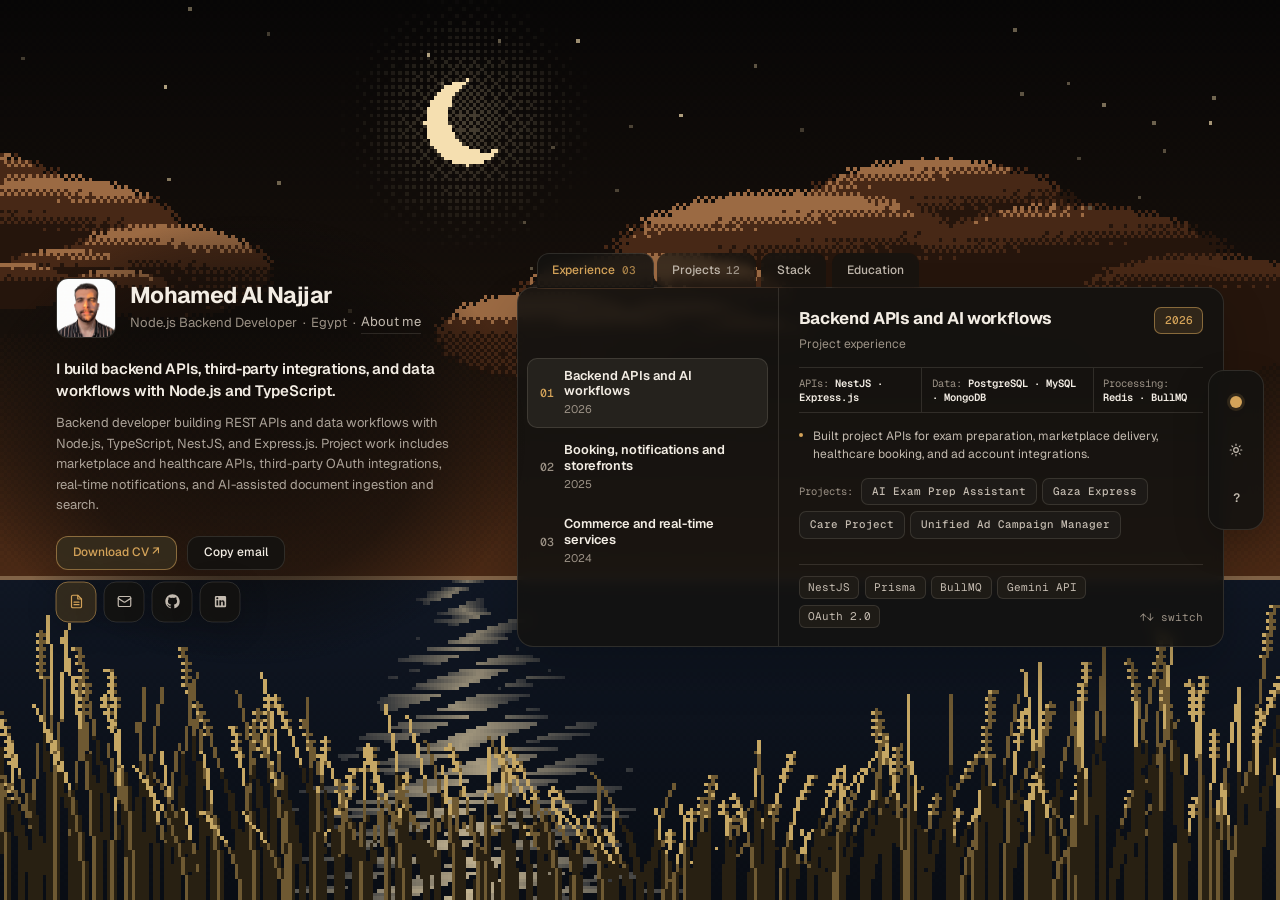
==== commit 316dedf8: "Redesign portfolio matching glgl.me layout and interactive pixel scene" ====
--- a/index.html
+++ b/index.html
@@ -1,253 +1,897 @@
 <!doctype html>
-<html lang="en">
+<html lang="en" data-palette="nile-silt" data-theme="dark">
 <head>
 <meta charset="utf-8">
 <meta name="viewport" content="width=device-width, initial-scale=1">
 <meta name="description" content="Backend developer building REST APIs and data workflows with Node.js, TypeScript, NestJS, and Express.js. Project work includes marketplace and healthcare APIs, third-party OAuth integrations, real-time notifications, and AI-assisted document ingestion and search.">
-<meta name="theme-color" content="#142461">
+<meta name="theme-color" content="#0d0c0b">
 <title>Mohamed Al Najjar | Node.js Backend Developer</title>
 <link rel="icon" type="image/png" href="[data-uri]">
+<script>
+(() => {
+  const p = localStorage.getItem("portfolio-palette");
+  const t = localStorage.getItem("portfolio-theme");
+  const valid = new Set(["nile-silt", "deep-moss", "basalt", "nocturne"]);
+  document.documentElement.dataset.palette = valid.has(p) ? p : "nile-silt";
+  document.documentElement.dataset.theme = t === "light" ? "light" : "dark";
+})();
+</script>
 <link rel="stylesheet" href="style.css">
 <script src="script.js" defer></script>
 </head>
 <body id="top">
-<a class="skip" href="#main">Skip to content</a>
-<header class="site-header">
-  <div class="frame nav-layout">
-    <a class="brand" href="index.html#top"><span aria-hidden="true">MN</span> Mohamed Al Najjar</a>
-    <nav aria-label="Main navigation">
-      <a href="index.html#about">About</a>
-      <a href="index.html#experience">Experience</a>
-      <a href="index.html#projects">Projects</a>
-    </nav>
-    <a class="button compact primary" href="index.html#contact">Contact</a>
-  </div>
-</header>
-<main id="main">
-<section class="intro-panel" aria-labelledby="name">
-  <div class="frame intro-layout">
-    <div>
-      <p class="location">Egypt</p>
-      <h1 id="name">Mohamed Al Najjar<span>.</span></h1>
-      <p class="role">Node.js Backend Developer</p>
-      <p class="intro-copy">I build backend APIs, third-party integrations, and data workflows with Node.js and TypeScript.</p>
-      <div class="link-row hero-actions">
-        <a class="button primary" href="#projects">Explore projects</a>
-        <a class="button outline" href="Mohamed_Al_Najjar_Nodejs_Backend_CV.pdf" download>Download CV</a>
-        <a class="text-action" href="Mohamed_Al_Najjar_Nodejs_Backend_CV.pdf" target="_blank" rel="noopener">View CV<span class="sr-only"> (opens in a new tab)</span></a>
-      </div>
+<canvas id="pixel-landscape-canvas" class="pixel-landscape-canvas" aria-hidden="true"></canvas>
+
+<aside class="utility-dock" aria-label="Theme and view controls" data-enter-sky>
+  <button type="button" class="dock-morph-btn" data-palette-toggle aria-haspopup="true" aria-expanded="false" aria-label="Change color palette">
+    <span class="dock-swatch" aria-hidden="true"></span>
+    <span class="dock-morph-tip">palette</span>
+  </button>
+
+  <button type="button" class="dock-morph-btn" data-theme-toggle aria-label="Switch to light mode">
+    <svg class="dock-icon" data-icon-sun viewBox="0 0 24 24" fill="none" stroke="currentColor" stroke-width="2" stroke-linecap="round" stroke-linejoin="round" aria-hidden="true">
+      <circle cx="12" cy="12" r="4"></circle>
+      <path d="M12 2v2M12 20v2M4.93 4.93l1.41 1.41M17.66 17.66l1.41 1.41M2 12h2M20 12h2M6.34 17.66l-1.41 1.41M19.07 4.93l-1.41 1.41"></path>
+    </svg>
+    <svg class="dock-icon" data-icon-moon viewBox="0 0 24 24" fill="none" stroke="currentColor" stroke-width="2" stroke-linecap="round" stroke-linejoin="round" aria-hidden="true" hidden>
+      <path d="M21 12.79A9 9 0 1 1 11.21 3 7 7 0 0 0 21 12.79z"></path>
+    </svg>
+    <span class="dock-morph-tip">light</span>
+  </button>
+
+  <a class="dock-morph-btn" href="about.html" aria-label="About me">
+    <span class="dock-link-text" aria-hidden="true">?</span>
+    <span class="dock-morph-tip">About me</span>
+  </a>
+</aside>
+
+<div class="palette-popover" data-palette-popover role="menu" aria-label="Color palettes" hidden>
+  <button type="button" class="palette-option" role="menuitemradio" aria-checked="true" data-palette-option="nile-silt">
+    <span class="palette-dot" style="background:#d4a35924;border:1px solid #d4a3598c"><i style="background:#d4a359"></i></span>
+    <span>Nile Silt</span>
+  </button>
+  <button type="button" class="palette-option" role="menuitemradio" aria-checked="false" data-palette-option="deep-moss">
+    <span class="palette-dot" style="background:#cbb89424;border:1px solid #cbb8948c"><i style="background:#cbb894"></i></span>
+    <span>Deep Moss</span>
+  </button>
+  <button type="button" class="palette-option" role="menuitemradio" aria-checked="false" data-palette-option="basalt">
+    <span class="palette-dot" style="background:#e07a5f26;border:1px solid #e07a5f8c"><i style="background:#e07a5f"></i></span>
+    <span>Basalt</span>
+  </button>
+  <button type="button" class="palette-option" role="menuitemradio" aria-checked="false" data-palette-option="nocturne">
+    <span class="palette-dot" style="background:#8fb89f26;border:1px solid #8fb89f8c"><i style="background:#8fb89f"></i></span>
+    <span>Nocturne</span>
+  </button>
+</div>
+
+<div class="viewport-shell is-world-entering">
+  <main class="stage-main">
+    <div class="two-zone">
+
+      <!-- Left Zone: Identity & Actions -->
+      <section class="identity-col" aria-labelledby="name" data-enter-sky>
+        <div class="id-head">
+          <img class="id-avatar" src="imgs/ME.jpg" alt="Portrait of Mohamed Al Najjar" width="2048" height="2050">
+          <div class="id-titles">
+            <h1 class="id-name" id="name">Mohamed Al Najjar</h1>
+            <p class="id-role">
+              <span>Node.js Backend Developer</span>
+              <span aria-hidden="true">·</span>
+              <span>Egypt</span>
+              <span aria-hidden="true">·</span>
+              <a class="id-about-link" href="about.html">About me</a>
+            </p>
+          </div>
+        </div>
+
+        <p class="bio-primary">I build backend APIs, third-party integrations, and data workflows with Node.js and TypeScript.</p>
+        <p class="bio-secondary">Backend developer building REST APIs and data workflows with Node.js, TypeScript, NestJS, and Express.js. Project work includes marketplace and healthcare APIs, third-party OAuth integrations, real-time notifications, and AI-assisted document ingestion and search.</p>
+
+        <div class="cta-row">
+          <a class="cta-btn cta-btn--accent" href="Mohamed_Al_Najjar_Nodejs_Backend_CV.pdf" download>Download CV ↗</a>
+          <button type="button" class="cta-btn" data-copy-email="mohamedalnajjar1000@gmail.com">Copy email</button>
+        </div>
+
+        <nav class="icon-row" aria-label="Direct links">
+          <a class="morph-btn morph-btn--accent" href="Mohamed_Al_Najjar_Nodejs_Backend_CV.pdf" target="_blank" rel="noopener" aria-label="View CV (opens in a new tab)">
+            <svg class="morph-svg" viewBox="0 0 106 70" aria-hidden="true"><path class="morph-path"></path></svg>
+            <svg class="morph-icon" viewBox="0 0 24 24" fill="none" stroke="currentColor" stroke-width="1.9" stroke-linecap="round" stroke-linejoin="round" aria-hidden="true">
+              <path d="M14 2H6a2 2 0 0 0-2 2v16a2 2 0 0 0 2 2h12a2 2 0 0 0 2-2V8z"></path>
+              <polyline points="14 2 14 8 20 8"></polyline>
+              <line x1="16" y1="13" x2="8" y2="13"></line>
+              <line x1="16" y1="17" x2="8" y2="17"></line>
+            </svg>
+            <span class="morph-tip">View CV</span>
+          </a>
+
+          <a class="morph-btn" href="mailto:mohamedalnajjar1000@gmail.com" aria-label="Email Mohamed">
+            <svg class="morph-svg" viewBox="0 0 106 70" aria-hidden="true"><path class="morph-path"></path></svg>
+            <svg class="morph-icon" viewBox="0 0 24 24" fill="none" stroke="currentColor" stroke-width="1.9" stroke-linecap="round" stroke-linejoin="round" aria-hidden="true">
+              <rect x="2" y="4" width="20" height="16" rx="2"></rect>
+              <path d="m22 7-8.97 5.7a1.94 1.94 0 0 1-2.06 0L2 7"></path>
+            </svg>
+            <span class="morph-tip">Email Mohamed</span>
+          </a>
+
+          <a class="morph-btn" href="https://github.com/mohamedalnajjar10" target="_blank" rel="noopener" aria-label="GitHub profile">
+            <svg class="morph-svg" viewBox="0 0 106 70" aria-hidden="true"><path class="morph-path"></path></svg>
+            <svg class="morph-icon" viewBox="0 0 24 24" fill="currentColor" aria-hidden="true">
+              <path d="M12 .5C5.65.5.5 5.65.5 12c0 5.08 3.29 9.39 7.86 10.91.58.1.79-.25.79-.56 0-.28-.01-1.02-.02-2-3.2.7-3.88-1.54-3.88-1.54-.52-1.33-1.28-1.69-1.28-1.69-1.05-.72.08-.7.08-.7 1.16.08 1.77 1.19 1.77 1.19 1.03 1.76 2.7 1.25 3.36.96.1-.75.4-1.25.73-1.54-2.56-.29-5.25-1.28-5.25-5.69 0-1.26.45-2.29 1.19-3.09-.12-.29-.52-1.46.11-3.05 0 0 .97-.31 3.17 1.18a11.02 11.02 0 0 1 5.78 0c2.2-1.49 3.17-1.18 3.17-1.18.63 1.59.23 2.76.11 3.05.74.8 1.19 1.83 1.19 3.09 0 4.42-2.7 5.39-5.27 5.68.41.36.78 1.07.78 2.15 0 1.55-.01 2.8-.01 3.18 0 .31.21.67.8.56A11.51 11.51 0 0 0 23.5 12C23.5 5.65 18.35.5 12 .5z"></path>
+            </svg>
+            <span class="morph-tip">GitHub</span>
+          </a>
+
+          <a class="morph-btn" href="https://www.linkedin.com/in/mohamedalnajjar10/" target="_blank" rel="noopener" aria-label="LinkedIn">
+            <svg class="morph-svg" viewBox="0 0 106 70" aria-hidden="true"><path class="morph-path"></path></svg>
+            <svg class="morph-icon" viewBox="0 0 24 24" fill="currentColor" aria-hidden="true">
+              <path d="M19 3a2 2 0 0 1 2 2v14a2 2 0 0 1-2 2H5a2 2 0 0 1-2-2V5a2 2 0 0 1 2-2h14m-.5 15.5v-5.3a3.26 3.26 0 0 0-3.26-3.26c-.85 0-1.84.52-2.28 1.3v-1.11h-2.79v8.37h2.79v-4.93c0-.77.62-1.4 1.39-1.4a1.4 1.4 0 0 1 1.4 1.4v4.93h2.75M6.88 8.56a1.68 1.68 0 0 0 1.68-1.68c0-.93-.75-1.69-1.68-1.69a1.69 1.69 0 0 0-1.69 1.69c0 .93.76 1.68 1.69 1.68m1.39 9.94v-8.37H5.5v8.37h2.77z"></path>
+            </svg>
+            <span class="morph-tip">LinkedIn</span>
+          </a>
+        </nav>
+      </section>
+
+      <!-- Right Zone: Tabbed Portfolio Panel -->
+      <section class="panel-col" aria-label="Portfolio details" data-enter-sea>
+        <div class="tabs-bar" role="tablist" aria-label="Portfolio sections">
+          <div class="tab-bridge" aria-hidden="true"></div>
+          <button type="button" class="tab-btn" role="tab" id="tab-experience" aria-selected="true" aria-controls="panel-experience" data-tab-target="experience">
+            <span>Experience</span><span class="tab-count">03</span>
+          </button>
+          <button type="button" class="tab-btn" role="tab" id="tab-projects" aria-selected="false" aria-controls="panel-projects" tabindex="-1" data-tab-target="projects">
+            <span>Projects</span><span class="tab-count">12</span>
+          </button>
+          <button type="button" class="tab-btn" role="tab" id="tab-stack" aria-selected="false" aria-controls="panel-stack" tabindex="-1" data-tab-target="stack">
+            <span>Stack</span>
+          </button>
+          <button type="button" class="tab-btn" role="tab" id="tab-education" aria-selected="false" aria-controls="panel-education" tabindex="-1" data-tab-target="education">
+            <span>Education</span>
+          </button>
+        </div>
+
+        <div class="panel-box">
+
+          <!-- TAB 1: Project Experience -->
+          <div class="tab-panel" id="panel-experience" role="tabpanel" aria-labelledby="tab-experience" data-tab-panel="experience">
+            <div class="master-detail" data-master-detail="experience">
+              <div class="drum-column">
+                <div class="drum-rail drum-rail--centered" role="listbox" aria-label="Project experience">
+                  <button type="button" class="drum-item" role="option" aria-selected="true" data-item-id="exp-2026">
+                    <span class="drum-num">01</span>
+                    <span class="drum-text">
+                      <span class="drum-title">Backend APIs and AI workflows</span>
+                      <span class="drum-sub">2026</span>
+                    </span>
+                  </button>
+                  <button type="button" class="drum-item" role="option" aria-selected="false" tabindex="-1" data-item-id="exp-2025">
+                    <span class="drum-num">02</span>
+                    <span class="drum-text">
+                      <span class="drum-title">Booking, notifications and storefronts</span>
+                      <span class="drum-sub">2025</span>
+                    </span>
+                  </button>
+                  <button type="button" class="drum-item" role="option" aria-selected="false" tabindex="-1" data-item-id="exp-2024">
+                    <span class="drum-num">03</span>
+                    <span class="drum-text">
+                      <span class="drum-title">Commerce and real-time services</span>
+                      <span class="drum-sub">2024</span>
+                    </span>
+                  </button>
+                </div>
+              </div>
+
+              <div class="inspector-pane">
+                <!-- 2026 -->
+                <div data-detail-id="exp-2026" style="display:flex;flex-direction:column;justify-content:space-between;height:100%;">
+                  <div class="inspector-top">
+                    <div class="inspector-head">
+                      <div class="inspector-title-wrap">
+                        <h2 class="inspector-title">Backend APIs and AI workflows</h2>
+                        <p class="inspector-sub">Project experience</p>
+                      </div>
+                      <span class="date-pill">2026</span>
+                    </div>
+
+                    <div class="stat-strip">
+                      <div class="stat-cell">APIs: <strong>NestJS · Express.js</strong></div>
+                      <div class="stat-cell">Data: <strong>PostgreSQL · MySQL · MongoDB</strong></div>
+                      <div class="stat-cell">Processing: <strong>Redis · BullMQ</strong></div>
+                    </div>
+
+                    <ul class="impact-list">
+                      <li>Built project APIs for exam preparation, marketplace delivery, healthcare booking, and ad account integrations.</li>
+                    </ul>
+
+                    <div class="exp-projects-strip">
+                      <span class="exp-projects-label">Projects:</span>
+                      <button type="button" class="pill-link" data-jump-project="full-ai-exam">AI Exam Prep Assistant</button>
+                      <button type="button" class="pill-link" data-jump-project="gaza-express-project">Gaza Express</button>
+                      <button type="button" class="pill-link" data-jump-project="care-project">Care Project</button>
+                      <button type="button" class="pill-link" data-jump-project="unified-ad-campaign-manager">Unified Ad Campaign Manager</button>
+                    </div>
+                  </div>
+
+                  <div class="inspector-foot">
+                    <div class="chips-wrap">
+                      <span class="chip">NestJS</span>
+                      <span class="chip">Prisma</span>
+                      <span class="chip">BullMQ</span>
+                      <span class="chip">Gemini API</span>
+                      <span class="chip">OAuth 2.0</span>
+                    </div>
+                    <span class="wheel-hint">↑↓ switch</span>
+                  </div>
+                </div>
+
+                <!-- 2025 -->
+                <div data-detail-id="exp-2025" hidden style="display:flex;flex-direction:column;justify-content:space-between;height:100%;">
+                  <div class="inspector-top">
+                    <div class="inspector-head">
+                      <div class="inspector-title-wrap">
+                        <h2 class="inspector-title">Booking, notifications and storefronts</h2>
+                        <p class="inspector-sub">Project experience</p>
+                      </div>
+                      <span class="date-pill">2025</span>
+                    </div>
+
+                    <div class="stat-strip">
+                      <div class="stat-cell">APIs: <strong>NestJS · Express.js</strong></div>
+                      <div class="stat-cell">Data: <strong>PostgreSQL · MySQL · MongoDB</strong></div>
+                      <div class="stat-cell">Processing: <strong>Redis · BullMQ</strong></div>
+                    </div>
+
+                    <ul class="impact-list">
+                      <li>Developed property booking and checkout flows, a football match and notifications API, a blood bank API, and a Laravel storefront.</li>
+                    </ul>
+
+                    <div class="exp-projects-strip">
+                      <span class="exp-projects-label">Projects:</span>
+                      <button type="button" class="pill-link" data-jump-project="airbnb">Property Booking Marketplace</button>
+                      <button type="button" class="pill-link" data-jump-project="sport">Football Match and Notifications API</button>
+                      <button type="button" class="pill-link" data-jump-project="blood-bank-system">Blood Bank System</button>
+                      <button type="button" class="pill-link" data-jump-project="store-laravel">Laravel Storefront</button>
+                    </div>
+                  </div>
+
+                  <div class="inspector-foot">
+                    <div class="chips-wrap">
+                      <span class="chip">MySQL</span>
+                      <span class="chip">Sequelize</span>
+                      <span class="chip">Socket.IO</span>
+                      <span class="chip">Stripe</span>
+                      <span class="chip">Laravel</span>
+                    </div>
+                    <span class="wheel-hint">↑↓ switch</span>
+                  </div>
+                </div>
+
+                <!-- 2024 -->
+                <div data-detail-id="exp-2024" hidden style="display:flex;flex-direction:column;justify-content:space-between;height:100%;">
+                  <div class="inspector-top">
+                    <div class="inspector-head">
+                      <div class="inspector-title-wrap">
+                        <h2 class="inspector-title">Commerce and real-time services</h2>
+                        <p class="inspector-sub">Project experience</p>
+                      </div>
+                      <span class="date-pill">2024</span>
+                    </div>
+
+                    <div class="stat-strip">
+                      <div class="stat-cell">APIs: <strong>NestJS · Express.js</strong></div>
+                      <div class="stat-cell">Data: <strong>PostgreSQL · MySQL · MongoDB</strong></div>
+                      <div class="stat-cell">Processing: <strong>Redis · BullMQ</strong></div>
+                    </div>
+
+                    <ul class="impact-list">
+                      <li>Built Express.js projects for e-commerce, wallet transactions, real-time chat, and movie data.</li>
+                    </ul>
+
+                    <div class="exp-projects-strip">
+                      <span class="exp-projects-label">Projects:</span>
+                      <button type="button" class="pill-link" data-jump-project="e-commerce">E-Commerce Backend API</button>
+                      <button type="button" class="pill-link" data-jump-project="wallet">Digital Wallet API</button>
+                      <button type="button" class="pill-link" data-jump-project="real-time-chat">Real-Time Chat</button>
+                      <button type="button" class="pill-link" data-jump-project="moveis-apis">Movies API</button>
+                    </div>
+                  </div>
+
+                  <div class="inspector-foot">
+                    <div class="chips-wrap">
+                      <span class="chip">Express.js</span>
+                      <span class="chip">MongoDB</span>
+                      <span class="chip">Mongoose</span>
+                      <span class="chip">MySQL</span>
+                      <span class="chip">Socket.IO</span>
+                    </div>
+                    <span class="wheel-hint">↑↓ switch</span>
+                  </div>
+                </div>
+              </div>
+            </div>
+          </div>
+
+          <!-- TAB 2: Projects (All 12 projects verbatim) -->
+          <div class="tab-panel" id="panel-projects" role="tabpanel" aria-labelledby="tab-projects" data-tab-panel="projects" hidden>
+            <div class="master-detail" data-master-detail="projects">
+              <div class="drum-column">
+                <div class="drum-filter-bar" role="group" aria-label="Filter projects">
+                  <button type="button" class="drum-filter-btn" data-category-filter="all" aria-pressed="true">All projects</button>
+                  <button type="button" class="drum-filter-btn" data-category-filter="AI &amp; Search" aria-pressed="false">AI &amp; Search</button>
+                  <button type="button" class="drum-filter-btn" data-category-filter="Commerce &amp; Payments" aria-pressed="false">Commerce &amp; Payments</button>
+                  <button type="button" class="drum-filter-btn" data-category-filter="APIs &amp; Integrations" aria-pressed="false">APIs &amp; Integrations</button>
+                </div>
+
+                <div class="drum-rail" role="listbox" aria-label="Projects">
+                  <button type="button" class="drum-item" role="option" aria-selected="true" data-item-id="full-ai-exam" data-category="AI &amp; Search">
+                    <span class="drum-num">01</span>
+                    <span class="drum-text"><span class="drum-title">AI Exam Prep Assistant</span><span class="drum-sub">AI &amp; Search · 2026</span></span>
+                  </button>
+                  <button type="button" class="drum-item" role="option" aria-selected="false" tabindex="-1" data-item-id="gaza-express-project" data-category="Commerce &amp; Payments">
+                    <span class="drum-num">02</span>
+                    <span class="drum-text"><span class="drum-title">Gaza Express</span><span class="drum-sub">Commerce &amp; Payments · 2026</span></span>
+                  </button>
+                  <button type="button" class="drum-item" role="option" aria-selected="false" tabindex="-1" data-item-id="care-project" data-category="APIs &amp; Integrations">
+                    <span class="drum-num">03</span>
+                    <span class="drum-text"><span class="drum-title">Care Project</span><span class="drum-sub">APIs &amp; Integrations · 2026</span></span>
+                  </button>
+                  <button type="button" class="drum-item" role="option" aria-selected="false" tabindex="-1" data-item-id="unified-ad-campaign-manager" data-category="APIs &amp; Integrations">
+                    <span class="drum-num">04</span>
+                    <span class="drum-text"><span class="drum-title">Unified Ad Campaign Manager</span><span class="drum-sub">APIs &amp; Integrations · 2026</span></span>
+                  </button>
+                  <button type="button" class="drum-item" role="option" aria-selected="false" tabindex="-1" data-item-id="airbnb" data-category="Commerce &amp; Payments">
+                    <span class="drum-num">05</span>
+                    <span class="drum-text"><span class="drum-title">Property Booking Marketplace</span><span class="drum-sub">Commerce &amp; Payments · 2025</span></span>
+                  </button>
+                  <button type="button" class="drum-item" role="option" aria-selected="false" tabindex="-1" data-item-id="e-commerce" data-category="Commerce &amp; Payments">
+                    <span class="drum-num">06</span>
+                    <span class="drum-text"><span class="drum-title">E-Commerce Backend API</span><span class="drum-sub">Commerce &amp; Payments · 2024</span></span>
+                  </button>
+                  <button type="button" class="drum-item" role="option" aria-selected="false" tabindex="-1" data-item-id="wallet" data-category="Commerce &amp; Payments">
+                    <span class="drum-num">07</span>
+                    <span class="drum-text"><span class="drum-title">Digital Wallet API</span><span class="drum-sub">Commerce &amp; Payments · 2024</span></span>
+                  </button>
+                  <button type="button" class="drum-item" role="option" aria-selected="false" tabindex="-1" data-item-id="sport" data-category="APIs &amp; Integrations">
+                    <span class="drum-num">08</span>
+                    <span class="drum-text"><span class="drum-title">Football Match and Notifications API</span><span class="drum-sub">APIs &amp; Integrations · 2025</span></span>
+                  </button>
+                  <button type="button" class="drum-item" role="option" aria-selected="false" tabindex="-1" data-item-id="blood-bank-system" data-category="APIs &amp; Integrations">
+                    <span class="drum-num">09</span>
+                    <span class="drum-text"><span class="drum-title">Blood Bank System</span><span class="drum-sub">APIs &amp; Integrations · 2025</span></span>
+                  </button>
+                  <button type="button" class="drum-item" role="option" aria-selected="false" tabindex="-1" data-item-id="real-time-chat" data-category="APIs &amp; Integrations">
+                    <span class="drum-num">10</span>
+                    <span class="drum-text"><span class="drum-title">Real-Time Chat</span><span class="drum-sub">APIs &amp; Integrations · 2024</span></span>
+                  </button>
+                  <button type="button" class="drum-item" role="option" aria-selected="false" tabindex="-1" data-item-id="moveis-apis" data-category="APIs &amp; Integrations">
+                    <span class="drum-num">11</span>
+                    <span class="drum-text"><span class="drum-title">Movies API</span><span class="drum-sub">APIs &amp; Integrations · 2024</span></span>
+                  </button>
+                  <button type="button" class="drum-item" role="option" aria-selected="false" tabindex="-1" data-item-id="store-laravel" data-category="Commerce &amp; Payments">
+                    <span class="drum-num">12</span>
+                    <span class="drum-text"><span class="drum-title">Laravel Storefront</span><span class="drum-sub">Commerce &amp; Payments · 2025</span></span>
+                  </button>
+                </div>
+              </div>
+
+              <div class="inspector-pane">
+                <!-- 01: AI Exam Prep Assistant -->
+                <div data-detail-id="full-ai-exam" style="display:flex;flex-direction:column;justify-content:space-between;height:100%;">
+                  <div class="inspector-top">
+                    <div class="inspector-head">
+                      <div class="inspector-title-wrap">
+                        <h2 class="inspector-title">AI Exam Prep Assistant</h2><span class="inspector-year">2026</span>
+                        <p class="inspector-sub">AI &amp; Search</p>
+                      </div>
+                      <div class="proj-links">
+                        <a class="pill-link pill-link--accent" href="https://github.com/mohamedalnajjar10/Full-Ai-Exam" target="_blank" rel="noopener">GitHub ↗</a>
+                        <a class="pill-link" href="projects/full-ai-exam.html">Project details ↗</a>
+                      </div>
+                    </div>
+                    <p class="proj-summary">A Tawjihi exam-prep platform that uses curriculum content and past papers to generate practice questions and support a study chat.</p>
+                    <ul class="impact-list">
+                      <li>Built PDF and image ingestion with OCR, question staging, Bloom’s taxonomy tagging, and hybrid search that combines PostgreSQL full-text search with embedding similarity.</li>
+                      <li>Implemented retrieval-augmented generation (RAG), Gemini integration, Redis-backed BullMQ workers, and authentication with JWT, Google OAuth, and TOTP.</li>
+                    </ul>
+                  </div>
+                  <div class="inspector-foot">
+                    <div class="chips-wrap">
+                      <span class="chip chip--tech" data-tech="nestjs">NestJS</span>
+                      <span class="chip chip--tech" data-tech="typescript">TypeScript</span>
+                      <span class="chip chip--tech" data-tech="postgresql">PostgreSQL</span>
+                      <span class="chip chip--tech" data-tech="prisma">Prisma</span>
+                      <span class="chip chip--tech" data-tech="gemini api">Gemini API</span>
+                      <span class="chip chip--tech" data-tech="bullmq">BullMQ</span>
+                      <span class="chip chip--tech" data-tech="redis">Redis</span>
+                      <span class="chip chip--tech" data-tech="next.js">Next.js</span>
+                    </div>
+                    <span class="wheel-hint">↑↓ switch</span>
+                  </div>
+                </div>
+
+                <!-- 02: Gaza Express -->
+                <div data-detail-id="gaza-express-project" hidden style="display:flex;flex-direction:column;justify-content:space-between;height:100%;">
+                  <div class="inspector-top">
+                    <div class="inspector-head">
+                      <div class="inspector-title-wrap">
+                        <h2 class="inspector-title">Gaza Express</h2><span class="inspector-year">2026</span>
+                        <p class="inspector-sub">Commerce &amp; Payments</p>
+                      </div>
+                      <div class="proj-links">
+                        <a class="pill-link pill-link--accent" href="https://github.com/mohamedalnajjar10/Gaza-Express-Project" target="_blank" rel="noopener">GitHub ↗</a>
+                        <a class="pill-link" href="projects/gaza-express-project.html">Project details ↗</a>
+                      </div>
+                    </div>
+                    <p class="proj-summary">A marketplace and delivery backend for store discovery, product catalogs, ordering, and order operations.</p>
+                    <ul class="impact-list">
+                      <li>Developed REST APIs for stores, catalog, orders, reviews, favorites, and finance workflows with Prisma and MySQL.</li>
+                      <li>Implemented JWT and refresh-token flows, SMS one-time passwords via an outbox worker, and S3-compatible image storage. Added Jest tests and GitHub Actions CI.</li>
+                    </ul>
+                  </div>
+                  <div class="inspector-foot">
+                    <div class="chips-wrap">
+                      <span class="chip chip--tech" data-tech="nestjs">NestJS</span>
+                      <span class="chip chip--tech" data-tech="typescript">TypeScript</span>
+                      <span class="chip chip--tech" data-tech="mysql">MySQL</span>
+                      <span class="chip chip--tech" data-tech="prisma">Prisma</span>
+                      <span class="chip chip--tech" data-tech="redis">Redis</span>
+                      <span class="chip chip--tech" data-tech="minio">MinIO</span>
+                      <span class="chip chip--tech" data-tech="jest">Jest</span>
+                      <span class="chip chip--tech" data-tech="docker">Docker</span>
+                      <span class="chip chip--tech" data-tech="github actions">GitHub Actions</span>
+                    </div>
+                    <span class="wheel-hint">↑↓ switch</span>
+                  </div>
+                </div>
+
+                <!-- 03: Care Project -->
+                <div data-detail-id="care-project" hidden style="display:flex;flex-direction:column;justify-content:space-between;height:100%;">
+                  <div class="inspector-top">
+                    <div class="inspector-head">
+                      <div class="inspector-title-wrap">
+                        <h2 class="inspector-title">Care Project</h2><span class="inspector-year">2026</span>
+                        <p class="inspector-sub">APIs &amp; Integrations</p>
+                      </div>
+                      <div class="proj-links">
+                        <a class="pill-link pill-link--accent" href="https://github.com/mohamedalnajjar10/Care-Project" target="_blank" rel="noopener">GitHub ↗</a>
+                        <a class="pill-link" href="projects/care-project.html">Project details ↗</a>
+                      </div>
+                    </div>
+                    <p class="proj-summary">A healthcare booking API for finding doctors, managing appointments, and processing payments.</p>
+                    <ul class="impact-list">
+                      <li>Modeled doctors, specialties, appointments, addresses, and reviews with Prisma and MySQL. Indexed searchable healthcare records with Meilisearch.</li>
+                      <li>Added Stripe and PayPal payment strategies, Socket.IO notifications, and Jest tests for authentication and appointment workflows.</li>
+                    </ul>
+                  </div>
+                  <div class="inspector-foot">
+                    <div class="chips-wrap">
+                      <span class="chip chip--tech" data-tech="nestjs">NestJS</span>
+                      <span class="chip chip--tech" data-tech="typescript">TypeScript</span>
+                      <span class="chip chip--tech" data-tech="mysql">MySQL</span>
+                      <span class="chip chip--tech" data-tech="prisma">Prisma</span>
+                      <span class="chip chip--tech" data-tech="meilisearch">Meilisearch</span>
+                      <span class="chip chip--tech" data-tech="socket.io">Socket.IO</span>
+                      <span class="chip chip--tech" data-tech="stripe">Stripe</span>
+                      <span class="chip chip--tech" data-tech="paypal">PayPal</span>
+                      <span class="chip chip--tech" data-tech="jest">Jest</span>
+                    </div>
+                    <span class="wheel-hint">↑↓ switch</span>
+                  </div>
+                </div>
+
+                <!-- 04: Unified Ad Campaign Manager -->
+                <div data-detail-id="unified-ad-campaign-manager" hidden style="display:flex;flex-direction:column;justify-content:space-between;height:100%;">
+                  <div class="inspector-top">
+                    <div class="inspector-head">
+                      <div class="inspector-title-wrap">
+                        <h2 class="inspector-title">Unified Ad Campaign Manager</h2><span class="inspector-year">2026</span>
+                        <p class="inspector-sub">APIs &amp; Integrations</p>
+                      </div>
+                      <div class="proj-links">
+                        <a class="pill-link pill-link--accent" href="https://github.com/mohamedalnajjar10/Unified-Ad-Campaign-Manager" target="_blank" rel="noopener">GitHub ↗</a>
+                        <a class="pill-link" href="projects/unified-ad-campaign-manager.html">Project details ↗</a>
+                      </div>
+                    </div>
+                    <p class="proj-summary">An ad-platform account integration backend with a shared OAuth provider interface and a Prisma campaign schema.</p>
+                    <ul class="impact-list">
+                      <li>Implemented OAuth provider strategies for Meta, Google Ads, LinkedIn, X, Snapchat, and TikTok.</li>
+                      <li>Built account linking and token refresh flows, stored access and refresh tokens with AES-256-GCM encryption, and modeled ad accounts and campaigns in Prisma.</li>
+                    </ul>
+                  </div>
+                  <div class="inspector-foot">
+                    <div class="chips-wrap">
+                      <span class="chip chip--tech" data-tech="nestjs">NestJS</span>
+                      <span class="chip chip--tech" data-tech="typescript">TypeScript</span>
+                      <span class="chip chip--tech" data-tech="mysql">MySQL</span>
+                      <span class="chip chip--tech" data-tech="prisma">Prisma</span>
+                      <span class="chip chip--tech" data-tech="oauth 2.0">OAuth 2.0</span>
+                      <span class="chip chip--tech" data-tech="aes-256-gcm">AES-256-GCM</span>
+                      <span class="chip chip--tech" data-tech="docker">Docker</span>
+                    </div>
+                    <span class="wheel-hint">↑↓ switch</span>
+                  </div>
+                </div>
+
+                <!-- 05: Property Booking Marketplace -->
+                <div data-detail-id="airbnb" hidden style="display:flex;flex-direction:column;justify-content:space-between;height:100%;">
+                  <div class="inspector-top">
+                    <div class="inspector-head">
+                      <div class="inspector-title-wrap">
+                        <h2 class="inspector-title">Property Booking Marketplace</h2><span class="inspector-year">2025</span>
+                        <p class="inspector-sub">Commerce &amp; Payments</p>
+                      </div>
+                      <div class="proj-links">
+                        <a class="pill-link pill-link--accent" href="https://github.com/mohamedalnajjar10/Airbnb-" target="_blank" rel="noopener">GitHub ↗</a>
+                        <a class="pill-link" href="projects/airbnb.html">Project details ↗</a>
+                      </div>
+                    </div>
+                    <p class="proj-summary">An Airbnb-inspired API for listing properties and booking stays.</p>
+                    <ul class="impact-list">
+                      <li>Built listing and booking APIs, availability checks, and Stripe and PayPal checkout and webhook flows.</li>
+                      <li>Added Jest tests for authentication, listings, and bookings.</li>
+                    </ul>
+                  </div>
+                  <div class="inspector-foot">
+                    <div class="chips-wrap">
+                      <span class="chip chip--tech" data-tech="nestjs">NestJS</span>
+                      <span class="chip chip--tech" data-tech="typescript">TypeScript</span>
+                      <span class="chip chip--tech" data-tech="mysql">MySQL</span>
+                      <span class="chip chip--tech" data-tech="prisma">Prisma</span>
+                      <span class="chip chip--tech" data-tech="stripe">Stripe</span>
+                      <span class="chip chip--tech" data-tech="paypal">PayPal</span>
+                      <span class="chip chip--tech" data-tech="jest">Jest</span>
+                    </div>
+                    <span class="wheel-hint">↑↓ switch</span>
+                  </div>
+                </div>
+
+                <!-- 06: E-Commerce Backend API -->
+                <div data-detail-id="e-commerce" hidden style="display:flex;flex-direction:column;justify-content:space-between;height:100%;">
+                  <div class="inspector-top">
+                    <div class="inspector-head">
+                      <div class="inspector-title-wrap">
+                        <h2 class="inspector-title">E-Commerce Backend API</h2><span class="inspector-year">2024</span>
+                        <p class="inspector-sub">Commerce &amp; Payments</p>
+                      </div>
+                      <div class="proj-links">
+                        <a class="pill-link pill-link--accent" href="https://github.com/mohamedalnajjar10/E-Commerce" target="_blank" rel="noopener">GitHub ↗</a>
+                        <a class="pill-link" href="projects/e-commerce.html">Project details ↗</a>
+                      </div>
+                    </div>
+                    <p class="proj-summary">An e-commerce REST API covering product discovery and the shopping-to-order flow.</p>
+                    <ul class="impact-list">
+                      <li>Built endpoints for products, categories, reviews, wish lists, coupons, carts, and orders.</li>
+                      <li>Implemented JWT authentication, role-based access, and Stripe checkout.</li>
+                    </ul>
+                  </div>
+                  <div class="inspector-foot">
+                    <div class="chips-wrap">
+                      <span class="chip chip--tech" data-tech="node.js">Node.js</span>
+                      <span class="chip chip--tech" data-tech="express.js">Express.js</span>
+                      <span class="chip chip--tech" data-tech="javascript">JavaScript</span>
+                      <span class="chip chip--tech" data-tech="mongodb">MongoDB</span>
+                      <span class="chip chip--tech" data-tech="mongoose">Mongoose</span>
+                      <span class="chip chip--tech" data-tech="jwt">JWT</span>
+                      <span class="chip chip--tech" data-tech="stripe">Stripe</span>
+                    </div>
+                    <span class="wheel-hint">↑↓ switch</span>
+                  </div>
+                </div>
+
+                <!-- 07: Digital Wallet API -->
+                <div data-detail-id="wallet" hidden style="display:flex;flex-direction:column;justify-content:space-between;height:100%;">
+                  <div class="inspector-top">
+                    <div class="inspector-head">
+                      <div class="inspector-title-wrap">
+                        <h2 class="inspector-title">Digital Wallet API</h2><span class="inspector-year">2024</span>
+                        <p class="inspector-sub">Commerce &amp; Payments</p>
+                      </div>
+                      <div class="proj-links">
+                        <a class="pill-link pill-link--accent" href="https://github.com/mohamedalnajjar10/Wallet" target="_blank" rel="noopener">GitHub ↗</a>
+                        <a class="pill-link" href="projects/wallet.html">Project details ↗</a>
+                      </div>
+                    </div>
+                    <p class="proj-summary">A digital wallet API for user transfers, top-ups through charging points, and company payments.</p>
+                    <ul class="impact-list">
+                      <li>Implemented user and company wallet workflows and transaction tracking with Sequelize and MySQL.</li>
+                      <li>Added role-based access control, JWT authentication, and TOTP two-factor authentication.</li>
+                    </ul>
+                  </div>
+                  <div class="inspector-foot">
+                    <div class="chips-wrap">
+                      <span class="chip chip--tech" data-tech="express.js">Express.js</span>
+                      <span class="chip chip--tech" data-tech="javascript">JavaScript</span>
+                      <span class="chip chip--tech" data-tech="mysql">MySQL</span>
+                      <span class="chip chip--tech" data-tech="sequelize">Sequelize</span>
+                      <span class="chip chip--tech" data-tech="jwt">JWT</span>
+                      <span class="chip chip--tech" data-tech="totp">TOTP</span>
+                    </div>
+                    <span class="wheel-hint">↑↓ switch</span>
+                  </div>
+                </div>
+
+                <!-- 08: Football Match and Notifications API -->
+                <div data-detail-id="sport" hidden style="display:flex;flex-direction:column;justify-content:space-between;height:100%;">
+                  <div class="inspector-top">
+                    <div class="inspector-head">
+                      <div class="inspector-title-wrap">
+                        <h2 class="inspector-title">Football Match and Notifications API</h2><span class="inspector-year">2025</span>
+                        <p class="inspector-sub">APIs &amp; Integrations</p>
+                      </div>
+                      <div class="proj-links">
+                        <a class="pill-link pill-link--accent" href="https://github.com/mohamedalnajjar10/Sport-" target="_blank" rel="noopener">GitHub ↗</a>
+                        <a class="pill-link" href="projects/sport.html">Project details ↗</a>
+                      </div>
+                    </div>
+                    <p class="proj-summary">A football back end for match schedules and details, favorites, subscriptions, and live notifications.</p>
+                    <ul class="impact-list">
+                      <li>Built match lookup endpoints by date and competition, plus a Socket.IO notifications gateway.</li>
+                      <li>Added subscription payments and an OpenAI integration.</li>
+                    </ul>
+                  </div>
+                  <div class="inspector-foot">
+                    <div class="chips-wrap">
+                      <span class="chip chip--tech" data-tech="nestjs">NestJS</span>
+                      <span class="chip chip--tech" data-tech="mysql">MySQL</span>
+                      <span class="chip chip--tech" data-tech="sequelize">Sequelize</span>
+                      <span class="chip chip--tech" data-tech="socket.io">Socket.IO</span>
+                      <span class="chip chip--tech" data-tech="openai api">OpenAI API</span>
+                      <span class="chip chip--tech" data-tech="stripe">Stripe</span>
+                      <span class="chip chip--tech" data-tech="paypal">PayPal</span>
+                    </div>
+                    <span class="wheel-hint">↑↓ switch</span>
+                  </div>
+                </div>
+
+                <!-- 09: Blood Bank System -->
+                <div data-detail-id="blood-bank-system" hidden style="display:flex;flex-direction:column;justify-content:space-between;height:100%;">
+                  <div class="inspector-top">
+                    <div class="inspector-head">
+                      <div class="inspector-title-wrap">
+                        <h2 class="inspector-title">Blood Bank System</h2><span class="inspector-year">2025</span>
+                        <p class="inspector-sub">APIs &amp; Integrations</p>
+                      </div>
+                      <div class="proj-links">
+                        <a class="pill-link pill-link--accent" href="https://github.com/mohamedalnajjar10/Blood-Bank-System" target="_blank" rel="noopener">GitHub ↗</a>
+                        <a class="pill-link" href="projects/blood-bank-system.html">Project details ↗</a>
+                      </div>
+                    </div>
+                    <p class="proj-summary">A NestJS API for managing blood bank users, profiles, and medical history records.</p>
+                    <ul class="impact-list">
+                      <li>Modeled user profiles and medical histories with MySQL and Sequelize.</li>
+                      <li>Implemented JWT authentication and role guards for protected endpoints.</li>
+                    </ul>
+                  </div>
+                  <div class="inspector-foot">
+                    <div class="chips-wrap">
+                      <span class="chip chip--tech" data-tech="nestjs">NestJS</span>
+                      <span class="chip chip--tech" data-tech="typescript">TypeScript</span>
+                      <span class="chip chip--tech" data-tech="mysql">MySQL</span>
+                      <span class="chip chip--tech" data-tech="sequelize">Sequelize</span>
+                      <span class="chip chip--tech" data-tech="jwt">JWT</span>
+                    </div>
+                    <span class="wheel-hint">↑↓ switch</span>
+                  </div>
+                </div>
+
+                <!-- 10: Real-Time Chat -->
+                <div data-detail-id="real-time-chat" hidden style="display:flex;flex-direction:column;justify-content:space-between;height:100%;">
+                  <div class="inspector-top">
+                    <div class="inspector-head">
+                      <div class="inspector-title-wrap">
+                        <h2 class="inspector-title">Real-Time Chat</h2><span class="inspector-year">2024</span>
+                        <p class="inspector-sub">APIs &amp; Integrations</p>
+                      </div>
+                      <div class="proj-links">
+                        <a class="pill-link pill-link--accent" href="https://github.com/mohamedalnajjar10/real-time-chat-" target="_blank" rel="noopener">GitHub ↗</a>
+                        <a class="pill-link" href="projects/real-time-chat.html">Project details ↗</a>
+                      </div>
+                    </div>
+                    <p class="proj-summary">A real-time messaging app with session-based sign-in and persistent conversation history.</p>
+                    <ul class="impact-list">
+                      <li>Used Socket.IO to send and delete messages and load existing conversations.</li>
+                      <li>Persisted chat records with MongoDB and Mongoose and rendered views with EJS.</li>
+                    </ul>
+                  </div>
+                  <div class="inspector-foot">
+                    <div class="chips-wrap">
+                      <span class="chip chip--tech" data-tech="express.js">Express.js</span>
+                      <span class="chip chip--tech" data-tech="javascript">JavaScript</span>
+                      <span class="chip chip--tech" data-tech="socket.io">Socket.IO</span>
+                      <span class="chip chip--tech" data-tech="mongodb">MongoDB</span>
+                      <span class="chip chip--tech" data-tech="mongoose">Mongoose</span>
+                      <span class="chip chip--tech" data-tech="ejs">EJS</span>
+                    </div>
+                    <span class="wheel-hint">↑↓ switch</span>
+                  </div>
+                </div>
+
+                <!-- 11: Movies API -->
+                <div data-detail-id="moveis-apis" hidden style="display:flex;flex-direction:column;justify-content:space-between;height:100%;">
+                  <div class="inspector-top">
+                    <div class="inspector-head">
+                      <div class="inspector-title-wrap">
+                        <h2 class="inspector-title">Movies API</h2><span class="inspector-year">2024</span>
+                        <p class="inspector-sub">APIs &amp; Integrations</p>
+                      </div>
+                      <div class="proj-links">
+                        <a class="pill-link pill-link--accent" href="https://github.com/mohamedalnajjar10/Moveis-APIs" target="_blank" rel="noopener">GitHub ↗</a>
+                        <a class="pill-link" href="projects/moveis-apis.html">Project details ↗</a>
+                      </div>
+                    </div>
+                    <p class="proj-summary">A movie REST API that combines TMDB data with user and review endpoints.</p>
+                    <ul class="impact-list">
+                      <li>Integrated TMDB through an external service, with request validation and centralized error handling.</li>
+                      <li>Modeled movies, users, and reviews using Sequelize and MySQL.</li>
+                    </ul>
+                  </div>
+                  <div class="inspector-foot">
+                    <div class="chips-wrap">
+                      <span class="chip chip--tech" data-tech="express.js">Express.js</span>
+                      <span class="chip chip--tech" data-tech="javascript">JavaScript</span>
+                      <span class="chip chip--tech" data-tech="mysql">MySQL</span>
+                      <span class="chip chip--tech" data-tech="sequelize">Sequelize</span>
+                      <span class="chip chip--tech" data-tech="tmdb api">TMDB API</span>
+                    </div>
+                    <span class="wheel-hint">↑↓ switch</span>
+                  </div>
+                </div>
+
+                <!-- 12: Laravel Storefront -->
+                <div data-detail-id="store-laravel" hidden style="display:flex;flex-direction:column;justify-content:space-between;height:100%;">
+                  <div class="inspector-top">
+                    <div class="inspector-head">
+                      <div class="inspector-title-wrap">
+                        <h2 class="inspector-title">Laravel Storefront</h2><span class="inspector-year">2025</span>
+                        <p class="inspector-sub">Commerce &amp; Payments</p>
+                      </div>
+                      <div class="proj-links">
+                        <a class="pill-link pill-link--accent" href="https://github.com/mohamedalnajjar10/Store-Laravel" target="_blank" rel="noopener">GitHub ↗</a>
+                        <a class="pill-link" href="projects/store-laravel.html">Project details ↗</a>
+                      </div>
+                    </div>
+                    <p class="proj-summary">A server-rendered Laravel storefront and product administration dashboard.</p>
+                    <ul class="impact-list">
+                      <li>Built Blade pages for catalog browsing, cart, and checkout.</li>
+                      <li>Added authenticated profile management and dashboard routes for catalog administration.</li>
+                    </ul>
+                  </div>
+                  <div class="inspector-foot">
+                    <div class="chips-wrap">
+                      <span class="chip chip--tech" data-tech="php">PHP</span>
+                      <span class="chip chip--tech" data-tech="laravel">Laravel</span>
+                      <span class="chip chip--tech" data-tech="blade">Blade</span>
+                      <span class="chip chip--tech" data-tech="eloquent">Eloquent</span>
+                    </div>
+                    <span class="wheel-hint">↑↓ switch</span>
+                  </div>
+                </div>
+              </div>
+            </div>
+          </div>
+
+          <!-- TAB 3: Technical Skills & Core Stack -->
+          <div class="tab-panel" id="panel-stack" role="tabpanel" aria-labelledby="tab-stack" data-tab-panel="stack" hidden>
+            <div class="stack-grid">
+              <div class="stack-card">
+                <span class="stack-card__label">Backend</span>
+                <div class="chips-wrap">
+                  <span class="chip">Node.js</span>
+                  <span class="chip">TypeScript</span>
+                  <span class="chip">JavaScript</span>
+                  <span class="chip">NestJS</span>
+                  <span class="chip">Express.js</span>
+                  <span class="chip">REST APIs</span>
+                  <span class="chip">OpenAPI / Swagger</span>
+                  <span class="chip">GraphQL</span>
+                </div>
+              </div>
+
+              <div class="stack-card">
+                <span class="stack-card__label">Databases</span>
+                <div class="chips-wrap">
+                  <span class="chip">PostgreSQL</span>
+                  <span class="chip">MySQL</span>
+                  <span class="chip">MongoDB</span>
+                  <span class="chip">Redis</span>
+                  <span class="chip">Prisma ORM</span>
+                  <span class="chip">Sequelize</span>
+                  <span class="chip">Mongoose</span>
+                  <span class="chip">Meilisearch</span>
+                </div>
+              </div>
+
+              <div class="stack-card">
+                <span class="stack-card__label">Async and Real-Time</span>
+                <div class="chips-wrap">
+                  <span class="chip">BullMQ</span>
+                  <span class="chip">background workers</span>
+                  <span class="chip">transactional outbox</span>
+                  <span class="chip">WebSockets</span>
+                  <span class="chip">Socket.IO</span>
+                </div>
+              </div>
+
+              <div class="stack-card">
+                <span class="stack-card__label">Authentication and Security</span>
+                <div class="chips-wrap">
+                  <span class="chip">JWT</span>
+                  <span class="chip">OAuth 2.0</span>
+                  <span class="chip">role-based access control (RBAC)</span>
+                  <span class="chip">TOTP</span>
+                  <span class="chip">AES-256-GCM</span>
+                  <span class="chip">rate limiting</span>
+                </div>
+              </div>
+
+              <div class="stack-card">
+                <span class="stack-card__label">Testing and Delivery</span>
+                <div class="chips-wrap">
+                  <span class="chip">Jest</span>
+                  <span class="chip">Supertest</span>
+                  <span class="chip">unit and integration testing</span>
+                  <span class="chip">Git</span>
+                  <span class="chip">GitHub Actions</span>
+                  <span class="chip">Docker</span>
+                  <span class="chip">Docker Compose</span>
+                  <span class="chip">S3-compatible storage</span>
+                </div>
+              </div>
+
+              <div class="stack-card">
+                <span class="stack-card__label">AI and Search</span>
+                <div class="chips-wrap">
+                  <span class="chip">Google Gemini API</span>
+                  <span class="chip">retrieval-augmented generation (RAG)</span>
+                  <span class="chip">embeddings</span>
+                  <span class="chip">semantic search</span>
+                  <span class="chip">PostgreSQL full-text search</span>
+                  <span class="chip">OCR</span>
+                </div>
+              </div>
+            </div>
+          </div>
+
+          <!-- TAB 4: Education & Certifications -->
+          <div class="tab-panel" id="panel-education" role="tabpanel" aria-labelledby="tab-education" data-tab-panel="education" hidden>
+            <div class="edu-view">
+              <div class="inspector-top">
+                <div class="inspector-head">
+                  <div class="inspector-title-wrap">
+                    <h2 class="inspector-title">Al Azhar University, Gaza, Palestine</h2>
+                    <p class="inspector-sub">Bachelor’s Degree in Software Engineering</p>
+                  </div>
+                  <span class="date-pill">2020–2026</span>
+                </div>
+
+                <div class="stat-strip">
+                  <div class="stat-cell">Education: <strong>Software Engineering</strong></div>
+                  <div class="stat-cell">Location: <strong>Egypt</strong></div>
+                  <div class="stat-cell">Years: <strong>2020–2026</strong></div>
+                </div>
+
+                <ul class="impact-list">
+                  <li>For backend engineering roles and project inquiries.</li>
+                </ul>
+              </div>
+
+              <div class="edu-course-box">
+                <span class="edu-course-label">Certifications and training</span>
+                <div class="chips-wrap">
+                  <span class="chip">Node.js Application Developer (2024)</span>
+                  <span class="chip">Nest.js Application Developer (2024)</span>
+                  <span class="chip">Understanding SDLC, System Requirements, Agile, Scrum and Jira (2025)</span>
+                  <span class="chip">Docker Practical Course (2026)</span>
+                  <span class="chip">GitLab CI/CD (2026)</span>
+                </div>
+              </div>
+            </div>
+          </div>
+
+        </div>
+      </section>
+
     </div>
-    <aside class="hero-stack" aria-labelledby="stack-title">
-      <h2 id="stack-title">Core stack</h2>
-      <dl><div><dt>APIs</dt><dd>NestJS · Express.js</dd></div><div><dt>Data</dt><dd>PostgreSQL · MySQL · MongoDB</dd></div><div><dt>Processing</dt><dd>Redis · BullMQ</dd></div></dl>
-    </aside>
-  </div>
-</section>
-<section id="about" class="frame section about" aria-labelledby="about-title">
-  <div>
-    <h2 id="about-title">About me</h2>
-    <p class="lead">Backend developer building REST APIs and data workflows with Node.js, TypeScript, NestJS, and Express.js. Project work includes marketplace and healthcare APIs, third-party OAuth integrations, real-time notifications, and AI-assisted document ingestion and search.</p>
-    <div class="education" id="education">
-      <h3>Education</h3>
-      <p><strong>Bachelor’s Degree in Software Engineering</strong></p><p>Al Azhar University, Gaza, Palestine | 2020–2026</p>
-      <details><summary>Certifications and training</summary><ul><li>Node.js Application Developer (2024)</li><li>Nest.js Application Developer (2024)</li><li>Understanding SDLC, System Requirements, Agile, Scrum and Jira (2025)</li><li>Docker Practical Course (2026)</li><li>GitLab CI/CD (2026)</li></ul></details>
-    </div>
-  </div>
-  <figure class="portrait"><img src="imgs/ME.jpg" alt="Portrait of Mohamed Al Najjar" width="2048" height="2050" loading="lazy"></figure>
-</section>
-<section class="tinted" id="experience" aria-labelledby="experience-title">
-  <div class="frame section">
-    <h2 id="experience-title">Project experience</h2>
-    <ol class="timeline"><li><time datetime="2026">2026</time><div><h3>Backend APIs and AI workflows</h3><p>Built project APIs for exam preparation, marketplace delivery, healthcare booking, and ad account integrations.</p><ul class="tags" aria-label="Technologies"><li>NestJS</li><li>Prisma</li><li>BullMQ</li><li>Gemini API</li><li>OAuth 2.0</li></ul></div></li><li><time datetime="2025">2025</time><div><h3>Booking, notifications and storefronts</h3><p>Developed property booking and checkout flows, a football match and notifications API, a blood bank API, and a Laravel storefront.</p><ul class="tags" aria-label="Technologies"><li>MySQL</li><li>Sequelize</li><li>Socket.IO</li><li>Stripe</li><li>Laravel</li></ul></div></li><li><time datetime="2024">2024</time><div><h3>Commerce and real-time services</h3><p>Built Express.js projects for e-commerce, wallet transactions, real-time chat, and movie data.</p><ul class="tags" aria-label="Technologies"><li>Express.js</li><li>MongoDB</li><li>Mongoose</li><li>MySQL</li><li>Socket.IO</li></ul></div></li></ol>
-  </div>
-</section>
-<section class="frame wide section" id="projects" aria-labelledby="projects-title">
-  <div class="section-head"><h2 id="projects-title">Projects</h2><a href="https://github.com/mohamedalnajjar10">GitHub profile</a></div>
-  <div class="filter-bar" hidden>
-    <div class="filter-buttons" role="group" aria-label="Filter projects">
-      <button type="button" data-filter="all" aria-pressed="true">All projects</button>
-      <button type="button" data-filter="AI &amp; Search" aria-pressed="false">AI &amp; Search</button><button type="button" data-filter="Commerce &amp; Payments" aria-pressed="false">Commerce &amp; Payments</button><button type="button" data-filter="APIs &amp; Integrations" aria-pressed="false">APIs &amp; Integrations</button>
-    </div>
-    <p class="project-count" role="status">12 projects</p>
-  </div>
-  <div class="project-grid"><article class="project-card" data-category="AI &amp; Search">
-  <a class="media-link" href="projects/full-ai-exam.html" aria-label="Project details for AI Exam Prep Assistant"><div class="project-media media-ai" data-image-slot="full-ai-exam">
-    <span class="media-art" aria-hidden="true"><i></i><i></i><i></i></span>
-    <template><img src="imgs/projects/full-ai-exam.webp" alt="Screenshot of AI Exam Prep Assistant" width="1200" height="675" loading="lazy"></template>
-  </div></a>
-  <div class="card-content">
-    <p class="card-meta"><span>AI &amp; Search</span><time datetime="2026">2026</time></p>
-    <h3>AI Exam Prep Assistant</h3>
-    <p>A Tawjihi exam-prep platform that uses curriculum content and past papers to generate practice questions and support a study chat.</p>
-    <ul class="tags" aria-label="Technologies"><li>NestJS</li><li>TypeScript</li><li>PostgreSQL</li><li>Prisma</li><li>Gemini API</li><li>BullMQ</li><li>Redis</li><li>Next.js</li></ul>
-    <div class="card-links"><a href="projects/full-ai-exam.html">Project details<span class="sr-only"> for AI Exam Prep Assistant</span></a><a href="https://github.com/mohamedalnajjar10/Full-Ai-Exam">GitHub<span class="sr-only"> repository for AI Exam Prep Assistant</span></a></div>
-  </div>
-</article>
-<article class="project-card" data-category="Commerce &amp; Payments">
-  <a class="media-link" href="projects/gaza-express-project.html" aria-label="Project details for Gaza Express"><div class="project-media media-commerce" data-image-slot="gaza-express-project">
-    <span class="media-art" aria-hidden="true"><i></i><i></i><i></i></span>
-    <template><img src="imgs/projects/gaza-express-project.webp" alt="Screenshot of Gaza Express" width="1200" height="675" loading="lazy"></template>
-  </div></a>
-  <div class="card-content">
-    <p class="card-meta"><span>Commerce &amp; Payments</span><time datetime="2026">2026</time></p>
-    <h3>Gaza Express</h3>
-    <p>A marketplace and delivery backend for store discovery, product catalogs, ordering, and order operations.</p>
-    <ul class="tags" aria-label="Technologies"><li>NestJS</li><li>TypeScript</li><li>MySQL</li><li>Prisma</li><li>Redis</li><li>MinIO</li><li>Jest</li><li>Docker</li><li>GitHub Actions</li></ul>
-    <div class="card-links"><a href="projects/gaza-express-project.html">Project details<span class="sr-only"> for Gaza Express</span></a><a href="https://github.com/mohamedalnajjar10/Gaza-Express-Project">GitHub<span class="sr-only"> repository for Gaza Express</span></a></div>
-  </div>
-</article>
-<article class="project-card" data-category="APIs &amp; Integrations">
-  <a class="media-link" href="projects/care-project.html" aria-label="Project details for Care Project"><div class="project-media media-api" data-image-slot="care-project">
-    <span class="media-art" aria-hidden="true"><i></i><i></i><i></i></span>
-    <template><img src="imgs/projects/care-project.webp" alt="Screenshot of Care Project" width="1200" height="675" loading="lazy"></template>
-  </div></a>
-  <div class="card-content">
-    <p class="card-meta"><span>APIs &amp; Integrations</span><time datetime="2026">2026</time></p>
-    <h3>Care Project</h3>
-    <p>A healthcare booking API for finding doctors, managing appointments, and processing payments.</p>
-    <ul class="tags" aria-label="Technologies"><li>NestJS</li><li>TypeScript</li><li>MySQL</li><li>Prisma</li><li>Meilisearch</li><li>Socket.IO</li><li>Stripe</li><li>PayPal</li><li>Jest</li></ul>
-    <div class="card-links"><a href="projects/care-project.html">Project details<span class="sr-only"> for Care Project</span></a><a href="https://github.com/mohamedalnajjar10/Care-Project">GitHub<span class="sr-only"> repository for Care Project</span></a></div>
-  </div>
-</article>
-<article class="project-card" data-category="APIs &amp; Integrations">
-  <a class="media-link" href="projects/unified-ad-campaign-manager.html" aria-label="Project details for Unified Ad Campaign Manager"><div class="project-media media-api" data-image-slot="unified-ad-campaign-manager">
-    <span class="media-art" aria-hidden="true"><i></i><i></i><i></i></span>
-    <template><img src="imgs/projects/unified-ad-campaign-manager.webp" alt="Screenshot of Unified Ad Campaign Manager" width="1200" height="675" loading="lazy"></template>
-  </div></a>
-  <div class="card-content">
-    <p class="card-meta"><span>APIs &amp; Integrations</span><time datetime="2026">2026</time></p>
-    <h3>Unified Ad Campaign Manager</h3>
-    <p>An ad-platform account integration backend with a shared OAuth provider interface and a Prisma campaign schema.</p>
-    <ul class="tags" aria-label="Technologies"><li>NestJS</li><li>TypeScript</li><li>MySQL</li><li>Prisma</li><li>OAuth 2.0</li><li>AES-256-GCM</li><li>Docker</li></ul>
-    <div class="card-links"><a href="projects/unified-ad-campaign-manager.html">Project details<span class="sr-only"> for Unified Ad Campaign Manager</span></a><a href="https://github.com/mohamedalnajjar10/Unified-Ad-Campaign-Manager">GitHub<span class="sr-only"> repository for Unified Ad Campaign Manager</span></a></div>
-  </div>
-</article>
-<article class="project-card" data-category="Commerce &amp; Payments">
-  <a class="media-link" href="projects/airbnb.html" aria-label="Project details for Property Booking Marketplace"><div class="project-media media-commerce" data-image-slot="airbnb">
-    <span class="media-art" aria-hidden="true"><i></i><i></i><i></i></span>
-    <template><img src="imgs/projects/airbnb.webp" alt="Screenshot of Property Booking Marketplace" width="1200" height="675" loading="lazy"></template>
-  </div></a>
-  <div class="card-content">
-    <p class="card-meta"><span>Commerce &amp; Payments</span><time datetime="2025">2025</time></p>
-    <h3>Property Booking Marketplace</h3>
-    <p>An Airbnb-inspired API for listing properties and booking stays.</p>
-    <ul class="tags" aria-label="Technologies"><li>NestJS</li><li>TypeScript</li><li>MySQL</li><li>Prisma</li><li>Stripe</li><li>PayPal</li><li>Jest</li></ul>
-    <div class="card-links"><a href="projects/airbnb.html">Project details<span class="sr-only"> for Property Booking Marketplace</span></a><a href="https://github.com/mohamedalnajjar10/Airbnb-">GitHub<span class="sr-only"> repository for Property Booking Marketplace</span></a></div>
-  </div>
-</article>
-<article class="project-card" data-category="Commerce &amp; Payments">
-  <a class="media-link" href="projects/e-commerce.html" aria-label="Project details for E-Commerce Backend API"><div class="project-media media-commerce" data-image-slot="e-commerce">
-    <span class="media-art" aria-hidden="true"><i></i><i></i><i></i></span>
-    <template><img src="imgs/projects/e-commerce.webp" alt="Screenshot of E-Commerce Backend API" width="1200" height="675" loading="lazy"></template>
-  </div></a>
-  <div class="card-content">
-    <p class="card-meta"><span>Commerce &amp; Payments</span><time datetime="2024">2024</time></p>
-    <h3>E-Commerce Backend API</h3>
-    <p>An e-commerce REST API covering product discovery and the shopping-to-order flow.</p>
-    <ul class="tags" aria-label="Technologies"><li>Node.js</li><li>Express.js</li><li>JavaScript</li><li>MongoDB</li><li>Mongoose</li><li>JWT</li><li>Stripe</li></ul>
-    <div class="card-links"><a href="projects/e-commerce.html">Project details<span class="sr-only"> for E-Commerce Backend API</span></a><a href="https://github.com/mohamedalnajjar10/E-Commerce">GitHub<span class="sr-only"> repository for E-Commerce Backend API</span></a></div>
-  </div>
-</article>
-<article class="project-card" data-category="Commerce &amp; Payments">
-  <a class="media-link" href="projects/wallet.html" aria-label="Project details for Digital Wallet API"><div class="project-media media-commerce" data-image-slot="wallet">
-    <span class="media-art" aria-hidden="true"><i></i><i></i><i></i></span>
-    <template><img src="imgs/projects/wallet.webp" alt="Screenshot of Digital Wallet API" width="1200" height="675" loading="lazy"></template>
-  </div></a>
-  <div class="card-content">
-    <p class="card-meta"><span>Commerce &amp; Payments</span><time datetime="2024">2024</time></p>
-    <h3>Digital Wallet API</h3>
-    <p>A digital wallet API for user transfers, top-ups through charging points, and company payments.</p>
-    <ul class="tags" aria-label="Technologies"><li>Express.js</li><li>JavaScript</li><li>MySQL</li><li>Sequelize</li><li>JWT</li><li>TOTP</li></ul>
-    <div class="card-links"><a href="projects/wallet.html">Project details<span class="sr-only"> for Digital Wallet API</span></a><a href="https://github.com/mohamedalnajjar10/Wallet">GitHub<span class="sr-only"> repository for Digital Wallet API</span></a></div>
-  </div>
-</article>
-<article class="project-card" data-category="APIs &amp; Integrations">
-  <a class="media-link" href="projects/sport.html" aria-label="Project details for Football Match and Notifications API"><div class="project-media media-api" data-image-slot="sport">
-    <span class="media-art" aria-hidden="true"><i></i><i></i><i></i></span>
-    <template><img src="imgs/projects/sport.webp" alt="Screenshot of Football Match and Notifications API" width="1200" height="675" loading="lazy"></template>
-  </div></a>
-  <div class="card-content">
-    <p class="card-meta"><span>APIs &amp; Integrations</span><time datetime="2025">2025</time></p>
-    <h3>Football Match and Notifications API</h3>
-    <p>A football back end for match schedules and details, favorites, subscriptions, and live notifications.</p>
-    <ul class="tags" aria-label="Technologies"><li>NestJS</li><li>MySQL</li><li>Sequelize</li><li>Socket.IO</li><li>OpenAI API</li><li>Stripe</li><li>PayPal</li></ul>
-    <div class="card-links"><a href="projects/sport.html">Project details<span class="sr-only"> for Football Match and Notifications API</span></a><a href="https://github.com/mohamedalnajjar10/Sport-">GitHub<span class="sr-only"> repository for Football Match and Notifications API</span></a></div>
-  </div>
-</article>
-<article class="project-card" data-category="APIs &amp; Integrations">
-  <a class="media-link" href="projects/blood-bank-system.html" aria-label="Project details for Blood Bank System"><div class="project-media media-api" data-image-slot="blood-bank-system">
-    <span class="media-art" aria-hidden="true"><i></i><i></i><i></i></span>
-    <template><img src="imgs/projects/blood-bank-system.webp" alt="Screenshot of Blood Bank System" width="1200" height="675" loading="lazy"></template>
-  </div></a>
-  <div class="card-content">
-    <p class="card-meta"><span>APIs &amp; Integrations</span><time datetime="2025">2025</time></p>
-    <h3>Blood Bank System</h3>
-    <p>A NestJS API for managing blood bank users, profiles, and medical history records.</p>
-    <ul class="tags" aria-label="Technologies"><li>NestJS</li><li>TypeScript</li><li>MySQL</li><li>Sequelize</li><li>JWT</li></ul>
-    <div class="card-links"><a href="projects/blood-bank-system.html">Project details<span class="sr-only"> for Blood Bank System</span></a><a href="https://github.com/mohamedalnajjar10/Blood-Bank-System">GitHub<span class="sr-only"> repository for Blood Bank System</span></a></div>
-  </div>
-</article>
-<article class="project-card" data-category="APIs &amp; Integrations">
-  <a class="media-link" href="projects/real-time-chat.html" aria-label="Project details for Real-Time Chat"><div class="project-media media-api" data-image-slot="real-time-chat">
-    <span class="media-art" aria-hidden="true"><i></i><i></i><i></i></span>
-    <template><img src="imgs/projects/real-time-chat.webp" alt="Screenshot of Real-Time Chat" width="1200" height="675" loading="lazy"></template>
-  </div></a>
-  <div class="card-content">
-    <p class="card-meta"><span>APIs &amp; Integrations</span><time datetime="2024">2024</time></p>
-    <h3>Real-Time Chat</h3>
-    <p>A real-time messaging app with session-based sign-in and persistent conversation history.</p>
-    <ul class="tags" aria-label="Technologies"><li>Express.js</li><li>JavaScript</li><li>Socket.IO</li><li>MongoDB</li><li>Mongoose</li><li>EJS</li></ul>
-    <div class="card-links"><a href="projects/real-time-chat.html">Project details<span class="sr-only"> for Real-Time Chat</span></a><a href="https://github.com/mohamedalnajjar10/real-time-chat-">GitHub<span class="sr-only"> repository for Real-Time Chat</span></a></div>
-  </div>
-</article>
-<article class="project-card" data-category="APIs &amp; Integrations">
-  <a class="media-link" href="projects/moveis-apis.html" aria-label="Project details for Movies API"><div class="project-media media-api" data-image-slot="moveis-apis">
-    <span class="media-art" aria-hidden="true"><i></i><i></i><i></i></span>
-    <template><img src="imgs/projects/moveis-apis.webp" alt="Screenshot of Movies API" width="1200" height="675" loading="lazy"></template>
-  </div></a>
-  <div class="card-content">
-    <p class="card-meta"><span>APIs &amp; Integrations</span><time datetime="2024">2024</time></p>
-    <h3>Movies API</h3>
-    <p>A movie REST API that combines TMDB data with user and review endpoints.</p>
-    <ul class="tags" aria-label="Technologies"><li>Express.js</li><li>JavaScript</li><li>MySQL</li><li>Sequelize</li><li>TMDB API</li></ul>
-    <div class="card-links"><a href="projects/moveis-apis.html">Project details<span class="sr-only"> for Movies API</span></a><a href="https://github.com/mohamedalnajjar10/Moveis-APIs">GitHub<span class="sr-only"> repository for Movies API</span></a></div>
-  </div>
-</article>
-<article class="project-card" data-category="Commerce &amp; Payments">
-  <a class="media-link" href="projects/store-laravel.html" aria-label="Project details for Laravel Storefront"><div class="project-media media-commerce" data-image-slot="store-laravel">
-    <span class="media-art" aria-hidden="true"><i></i><i></i><i></i></span>
-    <template><img src="imgs/projects/store-laravel.webp" alt="Screenshot of Laravel Storefront" width="1200" height="675" loading="lazy"></template>
-  </div></a>
-  <div class="card-content">
-    <p class="card-meta"><span>Commerce &amp; Payments</span><time datetime="2025">2025</time></p>
-    <h3>Laravel Storefront</h3>
-    <p>A server-rendered Laravel storefront and product administration dashboard.</p>
-    <ul class="tags" aria-label="Technologies"><li>PHP</li><li>Laravel</li><li>Blade</li><li>Eloquent</li></ul>
-    <div class="card-links"><a href="projects/store-laravel.html">Project details<span class="sr-only"> for Laravel Storefront</span></a><a href="https://github.com/mohamedalnajjar10/Store-Laravel">GitHub<span class="sr-only"> repository for Laravel Storefront</span></a></div>
-  </div>
-</article></div>
-</section>
-<section id="skills" class="tinted" aria-labelledby="skills-title">
-  <div class="frame section"><h2 id="skills-title">Technical skills</h2>
-    <dl class="skills"><div><dt>Backend</dt><dd>Node.js, TypeScript, JavaScript, NestJS, Express.js, REST APIs, OpenAPI / Swagger, GraphQL</dd></div><div><dt>Databases</dt><dd>PostgreSQL, MySQL, MongoDB, Redis, Prisma ORM, Sequelize, Mongoose, Meilisearch</dd></div><div><dt>Async and Real-Time</dt><dd>BullMQ, background workers, transactional outbox, WebSockets, Socket.IO</dd></div><div><dt>Authentication and Security</dt><dd>JWT, OAuth 2.0, role-based access control (RBAC), TOTP, AES-256-GCM, rate limiting</dd></div><div><dt>Testing and Delivery</dt><dd>Jest, Supertest, unit and integration testing, Git, GitHub Actions, Docker, Docker Compose, S3-compatible storage</dd></div><div><dt>AI and Search</dt><dd>Google Gemini API, retrieval-augmented generation (RAG), embeddings, semantic search, PostgreSQL full-text search, OCR</dd></div></dl>
-  </div>
-</section>
-<section id="contact" class="contact" aria-labelledby="contact-title">
-  <div class="frame section contact-layout">
-    <div><h2 id="contact-title">Get in touch</h2><p>For backend engineering roles and project inquiries.</p></div>
-    <div class="link-row"><a class="button primary" href="mailto:mohamedalnajjar1000@gmail.com">Email Mohamed</a><a class="button outline" href="https://www.linkedin.com/in/mohamedalnajjar10/">LinkedIn</a></div>
-  </div>
-</section>
-</main>
-<footer>
-  <div class="frame footer-layout">
-    <span>Mohamed Al Najjar</span>
-    <div class="link-row">
-      <a href="https://github.com/mohamedalnajjar10">GitHub</a>
-      <a href="https://www.linkedin.com/in/mohamedalnajjar10/">LinkedIn</a>
-      <a href="mailto:mohamedalnajjar1000@gmail.com">Email</a>
-    </div>
-  </div>
-</footer>
+  </main>
+</div>
 </body>
 </html>
--- a/style.css
+++ b/style.css
@@ -1,140 +1,1795 @@
+@import url("https://fonts.googleapis.com/css2?family=Geist+Mono:wght@400;500;600;700&family=Geist:wght@400;500;600;700&display=swap");
+
 :root {
-  font-family: "Segoe UI", system-ui, sans-serif;
-  color: #152040;
-  background: #faf9f6;
-  --paper: #faf9f6;
-  --navy: #142461;
-  --blue: #294bd4;
-  --link: #243dab;
-  --muted: #4c5872;
-  --edge: #d9ddea;
-  --tint: #f0f2f9;
-  scroll-behavior: smooth;
-}
-*, *::before, *::after { box-sizing: border-box; }
-[hidden] { display: none !important; }
-body, h1, h2, h3, p, ul, ol, dl, dd, figure { margin: 0; }
-h1, h2, h3 { line-height: 1.1; letter-spacing: -.045em; color: var(--navy); }
-p, dd, li { line-height: 1.6; }
-a { color: var(--link); text-underline-offset: .2em; }
-button { font: inherit; }
-:focus-visible { outline: 3px solid #a73729; outline-offset: 4px; }
-section[id], #education, #main { scroll-margin-top: 5.5rem; }
-.frame { width: min(calc(100% - 3rem), 66rem); margin-inline: auto; }
-.frame.wide { width: min(calc(100% - 3rem), 76rem); }
-.sr-only { position: absolute; width: 1px; height: 1px; overflow: hidden; clip-path: inset(50%); white-space: nowrap; }
-.skip { position: fixed; top: .5rem; left: .5rem; z-index: 5; padding: .65rem; transform: translateY(-150%); background: white; }
-.skip:focus { transform: none; }
-.site-header { position: sticky; z-index: 2; top: 0; background: var(--paper); border-bottom: 1px solid var(--edge); }
-.nav-layout, .intro-layout, .about, .contact-layout, .footer-layout { display: grid; align-items: center; }
-.nav-layout { min-height: 4.25rem; grid-template-columns: 1fr auto 1fr; gap: 1rem; }
-.brand { display: inline-flex; align-items: center; gap: .65rem; font-weight: 750; color: var(--navy); text-decoration: none; justify-self: start; }
-.brand span { display: grid; place-items: center; border-radius: .4rem; width: 2.35rem; height: 2.35rem; background: var(--navy); color: white; font: 700 .875rem ui-monospace, monospace; }
-nav, .link-row, .tags, .card-links, .filter-buttons { display: flex; flex-wrap: wrap; align-items: center; gap: .7rem; }
-nav { gap: clamp(.6rem, 2.55vw, 1.8rem); }
-nav a { display: inline-flex; align-items: center; min-height: 2.7rem; color: var(--muted); font-size: .95rem; font-weight: 650; text-decoration: none; }
-nav a:hover { color: var(--link); text-decoration: underline; }
-.button { display: inline-flex; align-items: center; justify-content: center; padding: .65rem 1.15rem; min-height: 3rem; border-radius: .45rem; border: 1px solid transparent; font-weight: 700; text-decoration: none; }
-.primary { background: var(--link); color: white; }
-.primary:hover { background: var(--navy); }
-.outline { border-color: #a9b1ce; }
-.outline:hover { background: #e9eeff; }
-.compact { justify-self: end; min-height: 2.55rem; padding: .45rem .8rem; }
-.intro-panel { background: linear-gradient(125deg, #e8edff, var(--paper) 68%); border-bottom: 1px solid var(--edge); }
-.intro-layout { padding-block: clamp(3rem, 8vw, 6rem); grid-template-columns: minmax(0, 1.85fr) minmax(0, 1fr); gap: clamp(1.5rem, 5vw, 4.5rem); }
-.location, .card-meta, .timeline time { font: 650 .875rem/1.45 ui-monospace, "Cascadia Code", Consolas, monospace; color: var(--link); }
-h1 { font-size: clamp(2.85rem, 7vw, 5.75rem); letter-spacing: -.067em; margin-top: .45rem; }
-h1 span { color: var(--blue); }
-.role { font-size: clamp(1.25rem, 2.5vw, 1.65rem); font-weight: 750; color: var(--navy); margin-top: .35rem; }
-.intro-copy, .lead { color: var(--muted); font-size: clamp(1.05rem, 1.7vw, 1.18rem); max-width: 58ch; margin-top: .85rem; }
-.hero-actions { margin-top: 1.55rem; }
-.text-action { display: inline-flex; align-items: center; min-height: 2.75rem; padding-inline: .15rem; font-weight: 650; }
-.hero-stack { padding: 1.3rem; border-radius: .7rem; background: var(--navy); color: white; box-shadow: .45rem .45rem 0 #dce4ff; }
-.hero-stack h2 { font-size: 1.25rem; color: white; margin-bottom: .55rem; }
-.hero-stack dl div { padding-block: .55rem; border-top: 1px solid #526394; }
-.hero-stack dt { color: #c8d4ff; font-size: .875rem; }
-.hero-stack dd { font-weight: 650; }
-.section { padding-block: clamp(2.75rem, 6.2vw, 5.1rem); }
-h2 { font-size: clamp(2rem, 4.5vw, 3.35rem); }
-h3 { font-size: clamp(1.18rem, 2vw, 1.48rem); }
-.about { grid-template-columns: minmax(0, 1fr) minmax(0, .32fr); align-items: start; gap: clamp(1rem, 7vw, 6rem); }
-.portrait { padding: .55rem; background: #dce4ff; border-radius: .65rem; }
-.portrait img { display: block; width: 100%; height: auto; border-radius: .36rem; }
-.education { margin-top: 1.15rem; padding-top: 1.15rem; border-top: 1px solid var(--edge); }
-.education h3 { margin-bottom: .45rem; }
-.education p, .education li { color: var(--muted); }
-summary { cursor: pointer; color: var(--link); font-weight: 650; padding-block: .6rem; }
-.tinted { background: var(--tint); border-block: 1px solid var(--edge); }
-.timeline { margin-top: 1.25rem; list-style: none; padding: 0; }
-.timeline > li { display: grid; grid-template-columns: 5.4rem minmax(0, 1fr); gap: 1.25rem; padding-block: 1.1rem; border-bottom: 1px solid #ccd5ec; }
-.timeline time { border-left: 3px solid var(--blue); padding-left: .68rem; align-self: start; }
-.timeline p { margin-top: .3rem; color: var(--muted); }
-.tags { margin-top: .75rem; padding: 0; list-style: none; gap: .35rem; }
-.tags li { color: #263861; border: 1px solid #d2daf1; background: #edf1ff; border-radius: .28rem; padding: .14rem .44rem; font-size: .875rem; }
-.section-head, .filter-bar { display: flex; align-items: center; justify-content: space-between; gap: 1rem; }
-.section-head a { font-weight: 700; }
-.filter-bar { margin-block: 1.3rem 1rem; }
-.filter-buttons button { min-height: 2.6rem; padding: .35rem .75rem; border: 1px solid #b9c5e7; border-radius: .38rem; background: transparent; color: var(--navy); cursor: pointer; font-size: .94rem; font-weight: 650; }
-.filter-buttons button[aria-pressed="true"] { background: var(--navy); color: white; }
-.filter-buttons button[aria-pressed="false"]:hover { background: #e9eeff; }
-.project-count { color: var(--muted); white-space: nowrap; }
-.project-grid { display: grid; grid-template-columns: repeat(3, minmax(0, 1fr)); gap: 1rem; margin-top: 1rem; }
-.project-card { min-width: 0; display: flex; flex-direction: column; border-radius: .6rem; background: white; border: 1px solid var(--edge); overflow: clip; }
-.media-link { display: block; }
-.media-link:focus-visible { outline-offset: -5px; }
-.project-media { position: relative; display: grid; place-items: center; aspect-ratio: 16 / 8.4; overflow: hidden; background: #e2e9ff; }
-.media-ai { background: #233ba5; --shape: #a8baff; --shade: #3954c5; }
-.media-commerce { background: #dce5ff; --shape: #294bd4; --shade: #abbcfa; }
-.media-api { background: #142461; --shape: #a3b6ff; --shade: #2d407d; }
-.media-art { display: flex; align-items: center; justify-content: center; gap: 6%; width: 69%; height: 64%; transform: rotate(-11deg); }
-.media-art i { width: 23%; height: 58%; border: 1px solid var(--shape); border-radius: .44rem; background: var(--shade); box-shadow: .34rem .34rem 0 #13276030; }
-.media-art i:nth-child(2) { height: 92%; }
-.media-art i:nth-child(3) { height: 74%; }
-.project-media img { position: absolute; inset: 0; width: 100%; height: 100%; object-fit: cover; }
-.card-content { flex: 1; display: flex; flex-direction: column; padding: 1rem; }
-.card-meta { display: flex; justify-content: space-between; gap: .7rem; }
-.card-content h3 { margin-top: .5rem; }
-.card-content > p:not(.card-meta) { margin-top: .45rem; color: var(--muted); }
-.card-content .tags { margin-bottom: 1rem; }
-.card-links { margin-top: auto; justify-content: space-between; border-top: 1px solid var(--edge); padding-top: .35rem; }
-.card-links a { display: inline-flex; align-items: center; min-height: 2.6rem; font-weight: 650; }
-.skills { display: grid; grid-template-columns: repeat(2, minmax(0, 1fr)); gap: .5rem 2rem; margin-top: 1rem; }
-.skills > div { padding-block: .7rem; border-bottom: 1px solid #ccd5ec; }
-.skills dt { font-weight: 750; }
-.skills dd { color: var(--muted); }
-.contact-layout { grid-template-columns: minmax(0, 1fr) auto; gap: 1rem; }
-.contact p { margin-top: .6rem; color: var(--muted); }
-footer { border-top: 1px solid var(--edge); }
-.footer-layout { grid-template-columns: minmax(0, 1fr) auto; gap: .5rem; padding-block: 1rem; color: var(--muted); }
-.footer-layout a { display: inline-flex; min-height: 2.25rem; align-items: center; }
-.detail-page { max-width: 50rem; }
-.back-link { font-weight: 650; }
-.detail-header { margin-block: 1.5rem; }
-.detail-header h1 { font-size: clamp(2.2rem, 6.4vw, 4.5rem); overflow-wrap: anywhere; }
-.detail-header .button { margin-top: 1rem; }
-.detail-page .project-media { border-radius: .6rem; }
-.detail-content { display: grid; gap: 1.7rem; margin-top: 1.8rem; }
-.detail-content h2 { font-size: clamp(1.55rem, 4vw, 2.15rem); margin-bottom: .6rem; }
-.detail-content ul:not(.tags) { padding-left: 1.2rem; color: var(--muted); }
-.detail-content li + li:not(.tags li) { margin-top: .4rem; }
-@media (max-width: 850px) {
-  .project-grid { grid-template-columns: repeat(2, minmax(0, 1fr)); }
-}
-@media (max-width: 640px) {
-  .frame, .frame.wide { width: calc(100% - 2rem); }
-  .nav-layout { grid-template-columns: minmax(0, 1fr) auto; padding-top: .35rem; gap: 0 .7rem; }
-  .nav-layout > .compact { grid-column: 2; grid-row: 1; }
-  nav { grid-column: 1 / -1; }
-  section[id], #education, #main { scroll-margin-top: 6.5rem; }
-  .intro-layout, .contact-layout, .skills { grid-template-columns: 1fr; }
-  .about { grid-template-columns: minmax(0, 1fr) minmax(0, .36fr); gap: .75rem; }
-  .portrait { align-self: start; padding: .24rem; }
-  .timeline > li { grid-template-columns: 3.7rem minmax(0, 1fr); gap: .65rem; }
-  .timeline time { padding-left: .38rem; }
-}
-@media (max-width: 530px) {
-  .project-grid { grid-template-columns: 1fr; }
-  .filter-bar { align-items: flex-start; flex-direction: column; gap: .4rem; }
-  .footer-layout { grid-template-columns: 1fr; }
-}
-@media (prefers-reduced-motion: reduce) { :root { scroll-behavior: auto; } }
+  --font-sans: "Geist", ui-sans-serif, system-ui, -apple-system, BlinkMacSystemFont, "Segoe UI", Roboto, "Helvetica Neue", Arial, sans-serif;
+  --font-mono: "Geist Mono", ui-monospace, SFMono-Regular, Menlo, Monaco, Consolas, monospace;
+  --radius-panel: 16px;
+  --radius-card: 13px;
+  --radius-control: 12px;
+  --ease-ui: cubic-bezier(0.22, 1, 0.36, 1);
+}
+
+/* ==========================================================================
+   4 Palettes x 2 Themes (Exact glgl.me tokens)
+   ========================================================================== */
+:root,
+:root[data-palette="nile-silt"][data-theme="dark"] {
+  --bg: #0d0c0b;
+  --panel-bg: #141311e0;
+  --panel-solid: #141311;
+  --panel-border: #f2e8d81f;
+  --surface: #1f1c19db;
+  --surface-hover: #28241feb;
+  --surface-active: #2c2823;
+  --chip: #201d19e0;
+  --bio-vignette: #0b0a09bd;
+  --ink: #f3ede4;
+  --body: #c4bbb0;
+  --muted: #9b9185;
+  --accent: #d4a359;
+  --accent-soft: #d4a35924;
+  --accent-border: #d4a3598c;
+  --accent-ink: #120f0b;
+  --sky-top: #070606;
+  --sky-mid: #17100b;
+  --sky-horizon: #4a2915;
+  --water-top: #101724;
+  --water-bot: #090d14;
+  --cloud-dark: #25150c;
+  --cloud-mid: #472816;
+  --cloud-lit: #9b6a43;
+  --reed-dark: #282012;
+  --reed-mid: #6e5932;
+  --reed-lit: #c6a764;
+  --celestial: #f5dfb0;
+  color-scheme: dark;
+}
+
+:root[data-palette="nile-silt"][data-theme="light"] {
+  --bg: #e8dac2;
+  --panel-bg: #f6f1e7eb;
+  --panel-solid: #f6f1e7;
+  --panel-border: #3a2e2229;
+  --surface: #ebe2d3e0;
+  --surface-hover: #e2d7c5f0;
+  --surface-active: #dcd0bc;
+  --chip: #e8dfd0eb;
+  --bio-vignette: #f6f1e7f2;
+  --ink: #1b1612;
+  --body: #3a3129;
+  --muted: #5d5146;
+  --accent: #9c651d;
+  --accent-soft: #9c651d24;
+  --accent-border: #9c651d80;
+  --accent-ink: #faf7f2;
+  --sky-top: #748899;
+  --sky-mid: #a39e98;
+  --sky-horizon: #d4ad86;
+  --water-top: #4b5d70;
+  --water-bot: #293848;
+  --cloud-dark: #7a6452;
+  --cloud-mid: #a48a72;
+  --cloud-lit: #e3ccb0;
+  --reed-dark: #2d2515;
+  --reed-mid: #745d34;
+  --reed-lit: #caa662;
+  --celestial: #fbd16e;
+  color-scheme: light;
+}
+
+:root[data-palette="deep-moss"][data-theme="dark"] {
+  --bg: #0b100d;
+  --panel-bg: #111814e0;
+  --panel-solid: #111814;
+  --panel-border: #e1eee61f;
+  --surface: #19221ddb;
+  --surface-hover: #212d26eb;
+  --surface-active: #27362e;
+  --chip: #1c2620e0;
+  --bio-vignette: #080d0bbd;
+  --ink: #eaf0ec;
+  --body: #b1bfb6;
+  --muted: #86988d;
+  --accent: #cbb894;
+  --accent-soft: #cbb89424;
+  --accent-border: #cbb8948c;
+  --accent-ink: #101512;
+  --sky-top: #060a08;
+  --sky-mid: #0f1b15;
+  --sky-horizon: #263d30;
+  --water-top: #0f1a19;
+  --water-bot: #070e0d;
+  --cloud-dark: #15221b;
+  --cloud-mid: #273d31;
+  --cloud-lit: #698574;
+  --reed-dark: #1a241a;
+  --reed-mid: #4e6346;
+  --reed-lit: #a7ab83;
+  --celestial: #ebe2c8;
+  color-scheme: dark;
+}
+
+:root[data-palette="deep-moss"][data-theme="light"] {
+  --bg: #dce8e0;
+  --panel-bg: #f3f7f3eb;
+  --panel-solid: #f3f7f3;
+  --panel-border: #192b2129;
+  --surface: #e2ebe4e0;
+  --surface-hover: #d6e2d9f0;
+  --surface-active: #ccdcd0;
+  --chip: #dfe9e1eb;
+  --bio-vignette: #f3f7f3f2;
+  --ink: #131c16;
+  --body: #2f4036;
+  --muted: #4f6357;
+  --accent: #7a6136;
+  --accent-soft: #7a613624;
+  --accent-border: #7a61367a;
+  --accent-ink: #f7faf8;
+  --sky-top: #738b82;
+  --sky-mid: #9db2a5;
+  --sky-horizon: #cbd4bf;
+  --water-top: #4b655d;
+  --water-bot: #283c36;
+  --cloud-dark: #495d51;
+  --cloud-mid: #6e8577;
+  --cloud-lit: #d4e0d5;
+  --reed-dark: #212e21;
+  --reed-mid: #536b4c;
+  --reed-lit: #a7b47d;
+  --celestial: #f7db85;
+  color-scheme: light;
+}
+
+:root[data-palette="basalt"][data-theme="dark"] {
+  --bg: #0e0c0c;
+  --panel-bg: #161413e0;
+  --panel-solid: #161413;
+  --panel-border: #f5eae41f;
+  --surface: #201c1bdb;
+  --surface-hover: #2a2523eb;
+  --surface-active: #302a28;
+  --chip: #231e1de0;
+  --bio-vignette: #0c0a0abd;
+  --ink: #f2ede8;
+  --body: #bfb8b0;
+  --muted: #968d86;
+  --accent: #e07a5f;
+  --accent-soft: #e07a5f26;
+  --accent-border: #e07a5f8c;
+  --accent-ink: #14100f;
+  --sky-top: #090708;
+  --sky-mid: #1a1112;
+  --sky-horizon: #4b2421;
+  --water-top: #18141c;
+  --water-bot: #0b090e;
+  --cloud-dark: #251717;
+  --cloud-mid: #472926;
+  --cloud-lit: #9b5d50;
+  --reed-dark: #261a16;
+  --reed-mid: #6b483a;
+  --reed-lit: #c8876d;
+  --celestial: #f8d8c4;
+  color-scheme: dark;
+}
+
+:root[data-palette="basalt"][data-theme="light"] {
+  --bg: #eeddd4;
+  --panel-bg: #f8f3efeb;
+  --panel-solid: #f8f3ef;
+  --panel-border: #2d1c1729;
+  --surface: #eee5dee0;
+  --surface-hover: #e5dad2f0;
+  --surface-active: #dfd2c8;
+  --chip: #ebe2dbeb;
+  --bio-vignette: #f8f3eff2;
+  --ink: #1a1514;
+  --body: #3f3431;
+  --muted: #62544f;
+  --accent: #b84b30;
+  --accent-soft: #b84b3024;
+  --accent-border: #b84b307a;
+  --accent-ink: #fbf9f7;
+  --sky-top: #87828b;
+  --sky-mid: #b39f9a;
+  --sky-horizon: #e1b8a4;
+  --water-top: #5a525e;
+  --water-bot: #342f38;
+  --cloud-dark: #5e4b49;
+  --cloud-mid: #8a6d68;
+  --cloud-lit: #e0c5bc;
+  --reed-dark: #2e201b;
+  --reed-mid: #745142;
+  --reed-lit: #ca8e74;
+  --celestial: #f9c87c;
+  color-scheme: light;
+}
+
+:root[data-palette="nocturne"][data-theme="dark"] {
+  --bg: #0a0d14;
+  --panel-bg: #12161ee0;
+  --panel-solid: #12161e;
+  --panel-border: #e4ecf821;
+  --surface: #191f2adb;
+  --surface-hover: #222a38eb;
+  --surface-active: #273142;
+  --chip: #1c232fe0;
+  --bio-vignette: #080b12bd;
+  --ink: #eef2f8;
+  --body: #b2bccd;
+  --muted: #8895ad;
+  --accent: #8fb89f;
+  --accent-soft: #8fb89f26;
+  --accent-border: #8fb89f8c;
+  --accent-ink: #0d1210;
+  --sky-top: #05080f;
+  --sky-mid: #0e1627;
+  --sky-horizon: #21344d;
+  --water-top: #0f1b2d;
+  --water-bot: #070d17;
+  --cloud-dark: #131c2c;
+  --cloud-mid: #23334c;
+  --cloud-lit: #5e7894;
+  --reed-dark: #162121;
+  --reed-mid: #435c56;
+  --reed-lit: #89a896;
+  --celestial: #e5eef8;
+  color-scheme: dark;
+}
+
+:root[data-palette="nocturne"][data-theme="light"] {
+  --bg: #dce6f2;
+  --panel-bg: #f3f7fbeb;
+  --panel-solid: #f3f7fb;
+  --panel-border: #18223229;
+  --surface: #e2eaf3e0;
+  --surface-hover: #d6e1edf0;
+  --surface-active: #cbd9e8;
+  --chip: #dfe8f2eb;
+  --bio-vignette: #f3f7fbf2;
+  --ink: #131822;
+  --body: #313c4f;
+  --muted: #515e74;
+  --accent: #2e6e4d;
+  --accent-soft: #2e6e4d24;
+  --accent-border: #2e6e4d7a;
+  --accent-ink: #f7f9fc;
+  --sky-top: #6d84a3;
+  --sky-mid: #96abc4;
+  --sky-horizon: #cad6e3;
+  --water-top: #49607d;
+  --water-bot: #27374c;
+  --cloud-dark: #495a70;
+  --cloud-mid: #6e829b;
+  --cloud-lit: #d4e0ed;
+  --reed-dark: #1b2824;
+  --reed-mid: #476359;
+  --reed-lit: #87a694;
+  --celestial: #fae29c;
+  color-scheme: light;
+}
+
+/* ==========================================================================
+   Reset & Base
+   ========================================================================== */
+*,
+*::before,
+*::after {
+  box-sizing: border-box;
+}
+
+html {
+  font-size: 16px;
+  line-height: 1.55;
+  -webkit-font-smoothing: antialiased;
+  -moz-osx-font-smoothing: grayscale;
+  background: var(--bg);
+  color: var(--ink);
+  font-family: var(--font-sans);
+}
+
+body {
+  margin: 0;
+  background: var(--bg);
+  color: var(--ink);
+  font-family: var(--font-sans);
+}
+
+h1, h2, h3, p, ul, ol, dl, dd, figure {
+  margin: 0;
+}
+
+button {
+  font: inherit;
+  color: inherit;
+  background: none;
+  border: 0;
+  padding: 0;
+  cursor: pointer;
+}
+
+a {
+  color: inherit;
+  text-decoration: none;
+}
+
+:focus-visible {
+  outline: 2px solid var(--accent);
+  outline-offset: 2px;
+}
+
+[hidden] {
+  display: none !important;
+}
+
+.sr-only {
+  position: absolute;
+  width: 1px;
+  height: 1px;
+  overflow: hidden;
+  clip-path: inset(50%);
+  white-space: nowrap;
+}
+
+/* ==========================================================================
+   Pixel Art Canvas Background & Entrance Choreography
+   ========================================================================== */
+.pixel-landscape-canvas {
+  position: fixed;
+  inset: 0;
+  width: 100%;
+  height: 100%;
+  z-index: 0;
+  pointer-events: none;
+  image-rendering: pixelated;
+  image-rendering: crisp-edges;
+}
+
+.viewport-shell.is-celestial-hover {
+  cursor: pointer;
+}
+
+[data-enter-sky],
+[data-enter-sea] {
+  transition: opacity 0.35s var(--ease-ui), transform 0.35s var(--ease-ui);
+}
+
+.is-world-entering [data-enter-sky],
+.is-world-entering [data-enter-sea] {
+  opacity: 0;
+  transform: translateY(8px);
+}
+
+.is-world-entering.is-sky-ready [data-enter-sky] {
+  opacity: 1;
+  transform: translateY(0);
+}
+
+.is-world-entering.is-sea-ready [data-enter-sea] {
+  opacity: 1;
+  transform: translateY(0);
+}
+
+/* ==========================================================================
+   Main Zero-Scroll Viewport Shell (Desktop >= 960px)
+   ========================================================================== */
+.viewport-shell {
+  position: relative;
+  z-index: 1;
+  height: 100dvh;
+  overflow: hidden;
+  display: flex;
+  align-items: center;
+  justify-content: center;
+  padding-inline: 2rem;
+}
+
+.stage-main {
+  position: relative;
+  width: 100%;
+  max-width: 1180px;
+}
+
+.two-zone {
+  display: grid;
+  grid-template-columns: 35% 1fr;
+  align-items: center;
+  gap: 2.5rem;
+}
+
+/* ==========================================================================
+   Left Column — Identity & Actions
+   ========================================================================== */
+.identity-col {
+  position: relative;
+  z-index: 2;
+}
+
+.identity-col::before {
+  content: "";
+  position: absolute;
+  inset: -4.75rem -4.5rem;
+  z-index: -1;
+  pointer-events: none;
+  background: radial-gradient(
+    ellipse 64% 58% at 48% 48%,
+    color-mix(in srgb, var(--bio-vignette) 96%, transparent) 0%,
+    color-mix(in srgb, var(--bio-vignette) 76%, transparent) 48%,
+    transparent 78%
+  );
+}
+
+.id-head {
+  display: flex;
+  align-items: center;
+  gap: 0.875rem;
+}
+
+.id-avatar {
+  width: 60px;
+  height: 60px;
+  border-radius: var(--radius-control);
+  object-fit: cover;
+  object-position: 50% 20%;
+  border: 1px solid var(--panel-border);
+  flex-shrink: 0;
+  background: var(--panel-solid);
+}
+
+@supports (corner-shape: squircle) {
+  .id-avatar,
+  .cta-btn,
+  .morph-btn__face,
+  .tab-bridge,
+  .tab-btn {
+    corner-shape: squircle;
+  }
+  .panel-box,
+  .utility-dock,
+  .palette-popover {
+    corner-shape: squircle;
+  }
+}
+
+.id-titles {
+  min-width: 0;
+}
+
+.id-name {
+  font-size: 1.42rem;
+  font-weight: 700;
+  line-height: 1.12;
+  letter-spacing: -0.03em;
+  color: var(--ink);
+}
+
+.id-role {
+  margin-top: 0.25rem;
+  font-size: 0.82rem;
+  color: var(--muted);
+  display: flex;
+  flex-wrap: wrap;
+  align-items: center;
+  gap: 0.35rem;
+}
+
+.id-about-link {
+  color: var(--body);
+  border-bottom: 1px solid var(--panel-border);
+  transition: color 0.2s ease, border-color 0.2s ease;
+}
+
+.id-about-link:hover {
+  color: var(--accent);
+  border-color: var(--accent-border);
+}
+
+.bio-primary {
+  margin-top: 1.25rem;
+  font-size: 15px;
+  font-weight: 600;
+  line-height: 1.42;
+  letter-spacing: -0.015em;
+  color: var(--ink);
+}
+
+.bio-secondary {
+  margin-top: 0.75rem;
+  font-size: 13px;
+  line-height: 1.58;
+  color: var(--body);
+  opacity: 0.86;
+}
+
+.cta-row {
+  margin-top: 1.25rem;
+  display: flex;
+  flex-wrap: wrap;
+  align-items: center;
+  gap: 0.625rem;
+}
+
+.cta-btn {
+  display: inline-flex;
+  align-items: center;
+  justify-content: center;
+  gap: 0.35rem;
+  height: 34px;
+  padding: 0 1rem;
+  border-radius: var(--radius-control);
+  font-size: 0.75rem;
+  font-weight: 500;
+  border: 1px solid var(--panel-border);
+  background: var(--panel-bg);
+  color: var(--ink);
+  backdrop-filter: blur(6px);
+  transition: background-color 0.2s var(--ease-ui), border-color 0.2s var(--ease-ui), color 0.2s var(--ease-ui), transform 0.15s var(--ease-ui);
+}
+
+.cta-btn:hover {
+  background: var(--surface-hover);
+  border-color: color-mix(in srgb, var(--ink) 24%, transparent);
+}
+
+.cta-btn:active {
+  transform: scale(0.98);
+}
+
+.cta-btn--accent {
+  background: color-mix(in srgb, var(--accent) 16%, var(--panel-bg));
+  border-color: var(--accent-border);
+  color: var(--accent);
+}
+
+.cta-btn--accent:hover {
+  background: var(--accent);
+  border-color: var(--accent);
+  color: var(--accent-ink);
+}
+
+.cta-btn.is-copied {
+  background: var(--accent-soft);
+  border-color: var(--accent-border);
+  color: var(--accent);
+}
+
+/* ==========================================================================
+   Gooey Morph Icon Row (Bottom of Left Column)
+   ========================================================================== */
+.icon-row {
+  margin-top: 0.75rem;
+  display: flex;
+  align-items: center;
+  gap: 0.5rem;
+}
+
+.morph-btn {
+  position: relative;
+  width: 40px;
+  height: 40px;
+  display: inline-flex;
+  align-items: center;
+  justify-content: center;
+  flex-shrink: 0;
+  z-index: 1;
+}
+
+.morph-btn:hover,
+.morph-btn:focus-visible {
+  z-index: 10;
+}
+
+.morph-svg {
+  position: absolute;
+  top: 0;
+  left: 50%;
+  transform: translateX(-50%);
+  width: 106px;
+  height: 70px;
+  pointer-events: none;
+  overflow: visible;
+  filter: drop-shadow(0 6px 14px #0000003d);
+}
+
+.morph-path {
+  fill: var(--panel-bg);
+  stroke: var(--panel-border);
+  stroke-width: 1;
+  transition: d 0.26s var(--ease-ui), fill 0.2s ease, stroke 0.2s ease;
+  d: path("M 33 12 A 12 12 0 0 1 45 0 L 61 0 A 12 12 0 0 1 73 12 L 73 28 A 12 12 0 0 1 61 40 L 45 40 A 12 12 0 0 1 33 28 Z");
+}
+
+.morph-btn--accent .morph-path {
+  fill: color-mix(in srgb, var(--accent) 16%, var(--panel-bg));
+  stroke: var(--accent-border);
+}
+
+.morph-btn:hover .morph-path,
+.morph-btn:focus-visible .morph-path {
+  fill: var(--panel-solid);
+  stroke: color-mix(in srgb, var(--ink) 22%, transparent);
+  d: path("M 33 12 A 12 12 0 0 1 45 0 L 61 0 A 12 12 0 0 1 73 12 L 73 34 Q 73 40 79 40 L 89 40 A 9 9 0 0 1 98 49 L 98 55 A 9 9 0 0 1 89 64 L 17 64 A 9 9 0 0 1 8 55 L 8 49 A 9 9 0 0 1 17 40 L 27 40 Q 33 40 33 34 Z");
+}
+
+.morph-btn--accent:hover .morph-path,
+.morph-btn--accent:focus-visible .morph-path {
+  fill: color-mix(in srgb, var(--accent) 18%, var(--panel-solid));
+  stroke: var(--accent-border);
+}
+
+.morph-icon {
+  position: relative;
+  z-index: 2;
+  width: 15px;
+  height: 15px;
+  color: var(--body);
+  transition: color 0.2s ease;
+}
+
+.morph-btn--accent .morph-icon {
+  color: var(--accent);
+}
+
+.morph-btn:hover .morph-icon,
+.morph-btn:focus-visible .morph-icon {
+  color: var(--ink);
+}
+
+.morph-btn--accent:hover .morph-icon,
+.morph-btn--accent:focus-visible .morph-icon {
+  color: var(--accent);
+}
+
+.morph-tip {
+  position: absolute;
+  top: 44px;
+  left: 50%;
+  transform: translateX(-50%) translateY(-4px);
+  z-index: 3;
+  font-family: var(--font-mono);
+  font-size: 0.66rem;
+  font-weight: 500;
+  line-height: 1;
+  white-space: nowrap;
+  color: var(--ink);
+  opacity: 0;
+  pointer-events: none;
+  transition: opacity 0.2s var(--ease-ui), transform 0.22s var(--ease-ui);
+}
+
+.morph-btn--accent .morph-tip {
+  color: var(--accent);
+}
+
+.morph-btn:hover .morph-tip,
+.morph-btn:focus-visible .morph-tip {
+  opacity: 1;
+  transform: translateX(-50%) translateY(0);
+}
+
+/* ==========================================================================
+   Right Column — Connected Folder Tabs & Main Panel
+   ========================================================================== */
+.panel-col {
+  position: relative;
+  min-width: 0;
+}
+
+.tabs-bar {
+  position: relative;
+  display: flex;
+  align-items: flex-end;
+  gap: 0.35rem;
+  padding-inline: 1.25rem 1rem;
+  height: 34.6px;
+  z-index: 3;
+}
+
+.tab-bridge {
+  position: absolute;
+  bottom: -1px;
+  left: 0;
+  height: 35.6px;
+  border-radius: 12px 12px 0 0;
+  background: var(--panel-bg);
+  border: 1px solid var(--panel-border);
+  border-bottom: 1px solid var(--panel-solid);
+  backdrop-filter: blur(6px);
+  pointer-events: none;
+  z-index: 1;
+  transition: transform 0.28s var(--ease-ui), width 0.28s var(--ease-ui);
+}
+
+.tab-bridge::before,
+.tab-bridge::after {
+  content: "";
+  position: absolute;
+  bottom: 0;
+  width: 14px;
+  height: 14px;
+  pointer-events: none;
+}
+
+.tab-bridge::before {
+  left: -14px;
+  background: radial-gradient(circle at 0 0, transparent 13.5px, var(--panel-bg) 14px);
+}
+
+.tab-bridge::after {
+  right: -14px;
+  background: radial-gradient(circle at 100% 0, transparent 13.5px, var(--panel-bg) 14px);
+}
+
+.tab-btn {
+  position: relative;
+  z-index: 2;
+  display: inline-flex;
+  align-items: center;
+  gap: 0.4rem;
+  height: 34.6px;
+  padding: 0 0.9rem;
+  border-radius: 11px 11px 0 0;
+  font-size: 0.75rem;
+  font-weight: 500;
+  color: color-mix(in srgb, var(--body) 85%, var(--muted));
+  background: color-mix(in srgb, var(--panel-bg) 78%, transparent);
+  backdrop-filter: blur(4px);
+  border: 1px solid transparent;
+  border-bottom: 0;
+  white-space: nowrap;
+  transition: color 0.2s ease, background-color 0.2s ease;
+}
+
+.tab-btn:hover {
+  color: var(--ink);
+}
+
+.tab-btn[aria-selected="true"] {
+  color: var(--accent);
+  background: transparent;
+  backdrop-filter: none;
+}
+
+.tab-count {
+  font-family: var(--font-mono);
+  font-size: 0.69rem;
+  opacity: 0.75;
+}
+
+.panel-box {
+  position: relative;
+  z-index: 2;
+  height: 360px;
+  min-width: 0;
+  max-width: 100%;
+  border-radius: var(--radius-panel);
+  background: var(--panel-bg);
+  border: 1px solid var(--panel-border);
+  backdrop-filter: blur(6px);
+  overflow: hidden;
+  box-shadow: 0 22px 48px #00000033;
+}
+
+.tab-panel {
+  height: 100%;
+  min-width: 0;
+}
+
+[data-detail-id] {
+  min-width: 0;
+  max-width: 100%;
+}
+
+/* ==========================================================================
+   Master-Detail Layout (Experience & Projects)
+   ========================================================================== */
+.master-detail {
+  display: grid;
+  grid-template-columns: 37% 63%;
+  height: 100%;
+  min-width: 0;
+}
+
+.drum-column {
+  display: flex;
+  flex-direction: column;
+  height: 100%;
+  min-height: 0;
+  min-width: 0;
+  border-inline-end: 1px solid var(--panel-border);
+}
+
+.drum-filter-bar {
+  display: flex;
+  flex-wrap: wrap;
+  gap: 0.28rem;
+  padding: 0.55rem 0.65rem 0.45rem;
+  border-bottom: 1px solid var(--panel-border);
+  flex-shrink: 0;
+}
+
+.drum-filter-btn {
+  font-family: var(--font-mono);
+  font-size: 0.63rem;
+  font-weight: 500;
+  padding: 0.2rem 0.45rem;
+  border-radius: 6px;
+  border: 1px solid var(--panel-border);
+  background: var(--chip);
+  color: var(--muted);
+  transition: color 0.16s ease, background-color 0.16s ease, border-color 0.16s ease;
+}
+
+.drum-filter-btn:hover {
+  color: var(--ink);
+  background: var(--surface-hover);
+}
+
+.drum-filter-btn[aria-pressed="true"] {
+  color: var(--accent);
+  background: var(--accent-soft);
+  border-color: var(--accent-border);
+}
+
+.drum-rail {
+  flex: 1;
+  min-height: 0;
+  overflow-y: auto;
+  padding: 0.6rem;
+  display: flex;
+  flex-direction: column;
+  gap: 0.25rem;
+  cursor: ns-resize;
+  scrollbar-width: thin;
+  scrollbar-color: var(--panel-border) transparent;
+}
+
+.drum-rail::-webkit-scrollbar {
+  width: 5px;
+  height: 5px;
+}
+
+.drum-rail::-webkit-scrollbar-thumb {
+  background: var(--panel-border);
+  border-radius: 999px;
+}
+
+.drum-rail--centered {
+  justify-content: center;
+}
+
+.drum-item {
+  width: 100%;
+  min-height: 56px;
+  padding: 0.55rem 0.7rem;
+  border-radius: 10px;
+  display: flex;
+  align-items: center;
+  gap: 0.65rem;
+  text-align: left;
+  border: 1px solid transparent;
+  transition: background-color 0.18s var(--ease-ui), border-color 0.18s var(--ease-ui);
+  flex-shrink: 0;
+}
+
+.drum-item:hover {
+  background: var(--surface);
+}
+
+.drum-item[aria-selected="true"] {
+  background: var(--surface-hover);
+  border-color: var(--panel-border);
+}
+
+.drum-num {
+  font-family: var(--font-mono);
+  font-size: 0.72rem;
+  font-weight: 500;
+  color: var(--muted);
+  flex-shrink: 0;
+  transition: color 0.18s ease;
+}
+
+.drum-item[aria-selected="true"] .drum-num {
+  color: var(--accent);
+}
+
+.drum-text {
+  min-width: 0;
+  display: flex;
+  flex-direction: column;
+  gap: 0.12rem;
+}
+
+.drum-title {
+  font-size: 0.8rem;
+  font-weight: 600;
+  line-height: 1.24;
+  color: var(--ink);
+  display: -webkit-box;
+  -webkit-line-clamp: 2;
+  -webkit-box-orient: vertical;
+  overflow: hidden;
+}
+
+.drum-sub {
+  font-size: 0.69rem;
+  color: var(--muted);
+  white-space: nowrap;
+  overflow: hidden;
+  text-overflow: ellipsis;
+}
+
+/* ==========================================================================
+   Right Inspector Pane
+   ========================================================================== */
+.inspector-pane {
+  display: flex;
+  flex-direction: column;
+  justify-content: space-between;
+  padding: 1.15rem 1.25rem;
+  height: 100%;
+  min-height: 0;
+  min-width: 0;
+  overflow-y: auto;
+  scrollbar-width: thin;
+  scrollbar-color: var(--panel-border) transparent;
+}
+
+.inspector-top {
+  display: flex;
+  flex-direction: column;
+  gap: 0.85rem;
+  min-width: 0;
+}
+
+.inspector-head {
+  display: flex;
+  align-items: flex-start;
+  justify-content: space-between;
+  gap: 0.85rem;
+}
+
+.inspector-title-wrap {
+  min-width: 0;
+}
+
+.inspector-title {
+  font-size: 1.05rem;
+  font-weight: 700;
+  line-height: 1.2;
+  letter-spacing: -0.02em;
+  color: var(--ink);
+  display: inline;
+}
+
+.inspector-year {
+  font-family: var(--font-mono);
+  font-size: 0.72rem;
+  font-weight: 500;
+  color: var(--muted);
+  margin-left: 0.4rem;
+}
+
+.inspector-sub {
+  margin-top: 0.2rem;
+  font-size: 0.76rem;
+  color: var(--muted);
+}
+
+.date-pill {
+  font-family: var(--font-mono);
+  font-size: 0.69rem;
+  font-weight: 500;
+  padding: 0.26rem 0.58rem;
+  border-radius: 7px;
+  background: var(--accent-soft);
+  border: 1px solid var(--accent-border);
+  color: var(--accent);
+  white-space: nowrap;
+  flex-shrink: 0;
+}
+
+.proj-links {
+  display: flex;
+  align-items: center;
+  gap: 0.4rem;
+  flex-shrink: 0;
+}
+
+.pill-link {
+  font-family: var(--font-mono);
+  font-size: 0.68rem;
+  font-weight: 500;
+  padding: 0.28rem 0.62rem;
+  border-radius: 7px;
+  background: var(--surface);
+  border: 1px solid var(--panel-border);
+  color: var(--body);
+  white-space: nowrap;
+  transition: background-color 0.18s ease, color 0.18s ease, border-color 0.18s ease;
+}
+
+.pill-link:hover {
+  background: var(--surface-hover);
+  color: var(--ink);
+}
+
+.pill-link--accent {
+  background: var(--accent-soft);
+  border-color: var(--accent-border);
+  color: var(--accent);
+}
+
+.pill-link--accent:hover {
+  background: var(--accent);
+  border-color: var(--accent);
+  color: var(--accent-ink);
+}
+
+.stat-strip {
+  display: grid;
+  grid-template-columns: minmax(0, 1fr) minmax(0, 1.4fr) minmax(0, 0.9fr);
+  border-top: 1px solid var(--panel-border);
+  border-bottom: 1px solid var(--panel-border);
+}
+
+.stat-cell {
+  font-family: var(--font-mono);
+  font-size: 10.5px;
+  line-height: 1.38;
+  padding: 0.48rem 0.6rem;
+  color: var(--muted);
+  min-width: 0;
+  overflow-wrap: break-word;
+}
+
+.stat-cell:first-child {
+  padding-inline-start: 0;
+}
+
+.stat-cell + .stat-cell {
+  border-inline-start: 1px solid var(--panel-border);
+}
+
+.stat-cell strong {
+  color: var(--ink);
+  font-weight: 600;
+}
+
+.proj-summary {
+  font-size: 0.79rem;
+  line-height: 1.48;
+  color: var(--body);
+}
+
+.pipeline-bar {
+  display: flex;
+  align-items: center;
+  justify-content: space-between;
+  gap: 0.6rem;
+  padding: 0.45rem 0.7rem;
+  border-radius: 9px;
+  background: var(--surface);
+  border: 1px solid var(--panel-border);
+}
+
+.pipeline-code {
+  font-family: var(--font-mono);
+  font-size: 11px;
+  color: var(--body);
+  overflow: hidden;
+  text-overflow: ellipsis;
+  white-space: nowrap;
+}
+
+.metric-pill {
+  font-family: var(--font-mono);
+  font-size: 11px;
+  font-weight: 500;
+  padding: 0.18rem 0.48rem;
+  border-radius: 6px;
+  background: var(--accent-soft);
+  border: 1px solid var(--accent-border);
+  color: var(--accent);
+  white-space: nowrap;
+  flex-shrink: 0;
+}
+
+.impact-list {
+  list-style: none;
+  padding: 0;
+  display: flex;
+  flex-direction: column;
+  gap: 0.55rem;
+}
+
+.impact-list li {
+  position: relative;
+  padding-inline-start: 0.9rem;
+  font-size: 12px;
+  line-height: 1.54;
+  color: var(--body);
+}
+
+.impact-list li::before {
+  content: "";
+  position: absolute;
+  left: 0;
+  top: 0.48em;
+  width: 0.28rem;
+  height: 0.28rem;
+  border-radius: 999px;
+  background: var(--accent);
+}
+
+.exp-projects-strip {
+  display: flex;
+  flex-wrap: wrap;
+  align-items: center;
+  gap: 0.35rem;
+}
+
+.exp-projects-label {
+  font-family: var(--font-mono);
+  font-size: 10.5px;
+  color: var(--muted);
+  margin-inline-end: 0.15rem;
+}
+
+.inspector-foot {
+  display: flex;
+  align-items: flex-end;
+  justify-content: space-between;
+  gap: 0.75rem;
+  padding-top: 0.7rem;
+  margin-top: 0.5rem;
+  border-top: 1px solid var(--panel-border);
+}
+
+.chips-wrap {
+  display: flex;
+  flex-wrap: wrap;
+  gap: 0.35rem;
+}
+
+.chip {
+  font-family: var(--font-mono);
+  font-size: 11px;
+  line-height: 1.2;
+  padding: 0.25rem 0.52rem;
+  border-radius: 6px;
+  background: var(--chip);
+  border: 1px solid var(--panel-border);
+  color: var(--body);
+  white-space: nowrap;
+}
+
+.wheel-hint {
+  font-family: var(--font-mono);
+  font-size: 11px;
+  color: var(--muted);
+  white-space: nowrap;
+  flex-shrink: 0;
+  padding-bottom: 0.1rem;
+}
+
+/* ==========================================================================
+   Per-Technology Semantic Chip Accent Colors
+   ========================================================================== */
+.chip--tech {
+  --tech: var(--accent);
+  background: color-mix(in srgb, var(--tech) 15%, var(--chip));
+  border-color: color-mix(in srgb, var(--tech) 26%, transparent);
+  color: var(--tech);
+}
+
+:root[data-theme="dark"] .chip--tech[data-tech="nestjs"] { --tech: #ea4c89; }
+:root[data-theme="light"] .chip--tech[data-tech="nestjs"] { --tech: #b51f57; }
+:root[data-theme="dark"] .chip--tech[data-tech="typescript"] { --tech: #5ca2f5; }
+:root[data-theme="light"] .chip--tech[data-tech="typescript"] { --tech: #2563af; }
+:root[data-theme="dark"] .chip--tech[data-tech="javascript"] { --tech: #f1cc4f; }
+:root[data-theme="light"] .chip--tech[data-tech="javascript"] { --tech: #8b6c07; }
+:root[data-theme="dark"] .chip--tech[data-tech="node.js"] { --tech: #6cc268; }
+:root[data-theme="light"] .chip--tech[data-tech="node.js"] { --tech: #32742f; }
+:root[data-theme="dark"] .chip--tech[data-tech="express.js"] { --tech: #e4e4e7; }
+:root[data-theme="light"] .chip--tech[data-tech="express.js"] { --tech: #27272a; }
+:root[data-theme="dark"] .chip--tech[data-tech="postgresql"] { --tech: #6ea8dc; }
+:root[data-theme="light"] .chip--tech[data-tech="postgresql"] { --tech: #2c5e8a; }
+:root[data-theme="dark"] .chip--tech[data-tech="mysql"] { --tech: #5bc0eb; }
+:root[data-theme="light"] .chip--tech[data-tech="mysql"] { --tech: #0e6da1; }
+:root[data-theme="dark"] .chip--tech[data-tech="mongodb"] { --tech: #52d1a0; }
+:root[data-theme="light"] .chip--tech[data-tech="mongodb"] { --tech: #197856; }
+:root[data-theme="dark"] .chip--tech[data-tech="prisma"] { --tech: #7dd3fc; }
+:root[data-theme="light"] .chip--tech[data-tech="prisma"] { --tech: #0f5f87; }
+:root[data-theme="dark"] .chip--tech[data-tech="sequelize"] { --tech: #60a5fa; }
+:root[data-theme="light"] .chip--tech[data-tech="sequelize"] { --tech: #1d57a8; }
+:root[data-theme="dark"] .chip--tech[data-tech="mongoose"] { --tech: #ef6f73; }
+:root[data-theme="light"] .chip--tech[data-tech="mongoose"] { --tech: #a62b30; }
+:root[data-theme="dark"] .chip--tech[data-tech="redis"] { --tech: #f47068; }
+:root[data-theme="light"] .chip--tech[data-tech="redis"] { --tech: #c02e25; }
+:root[data-theme="dark"] .chip--tech[data-tech="bullmq"] { --tech: #f28479; }
+:root[data-theme="light"] .chip--tech[data-tech="bullmq"] { --tech: #b83b32; }
+:root[data-theme="dark"] .chip--tech[data-tech="gemini api"] { --tech: #a78bfa; }
+:root[data-theme="light"] .chip--tech[data-tech="gemini api"] { --tech: #6334c9; }
+:root[data-theme="dark"] .chip--tech[data-tech="openai api"] { --tech: #52d1a0; }
+:root[data-theme="light"] .chip--tech[data-tech="openai api"] { --tech: #197856; }
+:root[data-theme="dark"] .chip--tech[data-tech="next.js"] { --tech: #e4e4e7; }
+:root[data-theme="light"] .chip--tech[data-tech="next.js"] { --tech: #27272a; }
+:root[data-theme="dark"] .chip--tech[data-tech="docker"] { --tech: #38bdf8; }
+:root[data-theme="light"] .chip--tech[data-tech="docker"] { --tech: #0b74ab; }
+:root[data-theme="dark"] .chip--tech[data-tech="github actions"] { --tech: #7dd3fc; }
+:root[data-theme="light"] .chip--tech[data-tech="github actions"] { --tech: #155c9e; }
+:root[data-theme="dark"] .chip--tech[data-tech="minio"] { --tech: #f2884b; }
+:root[data-theme="light"] .chip--tech[data-tech="minio"] { --tech: #ba4810; }
+:root[data-theme="dark"] .chip--tech[data-tech="jest"] { --tech: #e4a955; }
+:root[data-theme="light"] .chip--tech[data-tech="jest"] { --tech: #9a6012; }
+:root[data-theme="dark"] .chip--tech[data-tech="meilisearch"] { --tech: #f472b6; }
+:root[data-theme="light"] .chip--tech[data-tech="meilisearch"] { --tech: #ad2167; }
+:root[data-theme="dark"] .chip--tech[data-tech="socket.io"] { --tech: #e4e4e7; }
+:root[data-theme="light"] .chip--tech[data-tech="socket.io"] { --tech: #27272a; }
+:root[data-theme="dark"] .chip--tech[data-tech="stripe"] { --tech: #818cf8; }
+:root[data-theme="light"] .chip--tech[data-tech="stripe"] { --tech: #4338ca; }
+:root[data-theme="dark"] .chip--tech[data-tech="paypal"] { --tech: #5ca2f5; }
+:root[data-theme="light"] .chip--tech[data-tech="paypal"] { --tech: #1d4ed8; }
+:root[data-theme="dark"] .chip--tech[data-tech="oauth 2.0"] { --tech: #b692f6; }
+:root[data-theme="light"] .chip--tech[data-tech="oauth 2.0"] { --tech: #673ab7; }
+:root[data-theme="dark"] .chip--tech[data-tech="aes-256-gcm"] { --tech: #46d9b4; }
+:root[data-theme="light"] .chip--tech[data-tech="aes-256-gcm"] { --tech: #0e7c61; }
+:root[data-theme="dark"] .chip--tech[data-tech="jwt"] { --tech: #e4a955; }
+:root[data-theme="light"] .chip--tech[data-tech="jwt"] { --tech: #9a6012; }
+:root[data-theme="dark"] .chip--tech[data-tech="totp"] { --tech: #b692f6; }
+:root[data-theme="light"] .chip--tech[data-tech="totp"] { --tech: #673ab7; }
+:root[data-theme="dark"] .chip--tech[data-tech="ejs"] { --tech: #a3e635; }
+:root[data-theme="light"] .chip--tech[data-tech="ejs"] { --tech: #4d7c0f; }
+:root[data-theme="dark"] .chip--tech[data-tech="tmdb api"] { --tech: #46d9b4; }
+:root[data-theme="light"] .chip--tech[data-tech="tmdb api"] { --tech: #0e7c61; }
+:root[data-theme="dark"] .chip--tech[data-tech="php"] { --tech: #a5b4fc; }
+:root[data-theme="light"] .chip--tech[data-tech="php"] { --tech: #4338ca; }
+:root[data-theme="dark"] .chip--tech[data-tech="laravel"] { --tech: #ef6f73; }
+:root[data-theme="light"] .chip--tech[data-tech="laravel"] { --tech: #b52d34; }
+:root[data-theme="dark"] .chip--tech[data-tech="blade"] { --tech: #f2884b; }
+:root[data-theme="light"] .chip--tech[data-tech="blade"] { --tech: #ba4810; }
+:root[data-theme="dark"] .chip--tech[data-tech="eloquent"] { --tech: #f47068; }
+:root[data-theme="light"] .chip--tech[data-tech="eloquent"] { --tech: #c02e25; }
+
+/* ==========================================================================
+   Stack Tab Grid
+   ========================================================================== */
+.stack-grid {
+  display: grid;
+  grid-template-columns: repeat(2, minmax(0, 1fr));
+  gap: 0.7rem;
+  padding: 1rem 1.15rem;
+  height: 100%;
+  overflow-y: auto;
+  scrollbar-width: thin;
+  scrollbar-color: var(--panel-border) transparent;
+}
+
+.stack-card {
+  border-radius: var(--radius-card);
+  background: var(--surface);
+  border: 1px solid var(--panel-border);
+  padding: 0.72rem 0.85rem;
+  display: flex;
+  flex-direction: column;
+  gap: 0.5rem;
+}
+
+.stack-card__label {
+  font-family: var(--font-mono);
+  font-size: 0.72rem;
+  font-weight: 600;
+  color: var(--accent);
+}
+
+/* ==========================================================================
+   Education Tab
+   ========================================================================== */
+.edu-view {
+  padding: 1.15rem 1.3rem;
+  height: 100%;
+  display: flex;
+  flex-direction: column;
+  justify-content: space-between;
+  gap: 0.75rem;
+  overflow-y: auto;
+  scrollbar-width: thin;
+  scrollbar-color: var(--panel-border) transparent;
+}
+
+.edu-course-box {
+  border-radius: var(--radius-control);
+  background: var(--surface);
+  border: 1px solid var(--panel-border);
+  padding: 0.78rem 0.9rem;
+  display: flex;
+  flex-direction: column;
+  gap: 0.55rem;
+}
+
+.edu-course-label {
+  font-family: var(--font-mono);
+  font-size: 0.7rem;
+  font-weight: 600;
+  color: var(--muted);
+}
+
+/* ==========================================================================
+   Floating Utility Dock & Palette Popover
+   ========================================================================== */
+.utility-dock {
+  position: fixed;
+  top: 50%;
+  inset-inline-end: 1rem;
+  transform: translateY(-50%);
+  z-index: 40;
+  display: flex;
+  flex-direction: column;
+  align-items: center;
+  gap: 0.875rem;
+  padding: 0.875rem 0.625rem;
+  border-radius: var(--radius-panel);
+  background: var(--panel-bg);
+  border: 1px solid var(--panel-border);
+  backdrop-filter: blur(6px);
+  box-shadow: 0 14px 36px #00000033;
+}
+
+.dock-morph-btn {
+  position: relative;
+  width: 34px;
+  height: 34px;
+  display: inline-flex;
+  align-items: center;
+  justify-content: center;
+  border-radius: 10px;
+  color: var(--body);
+  transition: color 0.2s ease, background-color 0.2s ease;
+}
+
+.dock-morph-btn:hover,
+.dock-morph-btn:focus-visible {
+  color: var(--ink);
+  background: var(--surface);
+}
+
+.dock-swatch {
+  width: 0.72rem;
+  height: 0.72rem;
+  border-radius: 999px;
+  background: var(--accent);
+  box-shadow: 0 0 0 3px var(--accent-soft);
+  transition: transform 0.2s ease;
+}
+
+.dock-morph-btn:hover .dock-swatch {
+  transform: scale(1.12);
+}
+
+.dock-icon {
+  width: 14px;
+  height: 14px;
+}
+
+.dock-link-text {
+  font-family: var(--font-mono);
+  font-size: 0.76rem;
+  font-weight: 600;
+  line-height: 1;
+}
+
+.dock-morph-tip {
+  position: absolute;
+  top: 50%;
+  inset-inline-end: calc(100% + 12px);
+  transform: translateY(-50%) translateX(6px);
+  padding: 0.34rem 0.62rem;
+  border-radius: 9px;
+  background: var(--panel-solid);
+  border: 1px solid var(--panel-border);
+  box-shadow: 0 8px 20px #00000040;
+  font-family: var(--font-mono);
+  font-size: 0.67rem;
+  font-weight: 500;
+  line-height: 1;
+  color: var(--ink);
+  white-space: nowrap;
+  opacity: 0;
+  pointer-events: none;
+  transition: opacity 0.2s var(--ease-ui), transform 0.22s var(--ease-ui);
+}
+
+.dock-morph-btn:hover .dock-morph-tip,
+.dock-morph-btn:focus-visible .dock-morph-tip {
+  opacity: 1;
+  transform: translateY(-50%) translateX(0);
+}
+
+.dock-morph-btn[aria-expanded="true"] .dock-morph-tip {
+  opacity: 0 !important;
+}
+
+.palette-popover {
+  position: fixed;
+  top: 50%;
+  inset-inline-end: 4.5rem;
+  transform: translateY(-50%);
+  z-index: 45;
+  min-width: 10.5rem;
+  padding: 0.4rem;
+  border-radius: 15px;
+  background: var(--panel-solid);
+  border: 1px solid var(--panel-border);
+  box-shadow: 0 18px 42px #00000052;
+  display: flex;
+  flex-direction: column;
+  gap: 0.15rem;
+}
+
+.palette-option {
+  width: 100%;
+  display: flex;
+  align-items: center;
+  gap: 0.6rem;
+  padding: 0.46rem 0.6rem;
+  border-radius: 10px;
+  font-family: var(--font-mono);
+  font-size: 0.72rem;
+  color: var(--body);
+  text-align: left;
+  transition: background-color 0.16s ease, color 0.16s ease;
+}
+
+.palette-option:hover {
+  background: var(--surface);
+  color: var(--ink);
+}
+
+.palette-option[aria-checked="true"] {
+  background: var(--surface-active);
+  color: var(--ink);
+  font-weight: 600;
+}
+
+.palette-dot {
+  width: 0.72rem;
+  height: 0.72rem;
+  border-radius: 999px;
+  display: inline-grid;
+  place-items: center;
+  flex-shrink: 0;
+}
+
+.palette-dot i {
+  width: 0.36rem;
+  height: 0.36rem;
+  border-radius: 999px;
+  display: block;
+}
+
+/* ==========================================================================
+   Subpages (/about.html & /projects/*.html) — glgl.me/about/ Aesthetic
+   ========================================================================== */
+.subpage-body {
+  min-height: 100dvh;
+  background: var(--bg);
+  color: var(--ink);
+}
+
+.subpage-topbar {
+  position: sticky;
+  top: 0;
+  z-index: 30;
+  background: color-mix(in srgb, var(--bg) 86%, transparent);
+  backdrop-filter: blur(8px);
+  border-bottom: 1px solid var(--panel-border);
+}
+
+.subpage-topbar__inner {
+  max-width: 980px;
+  margin-inline: auto;
+  padding: 0.85rem 1.5rem;
+  display: flex;
+  align-items: center;
+  justify-content: space-between;
+  gap: 1rem;
+}
+
+.breadcrumb {
+  display: flex;
+  align-items: center;
+  flex-wrap: wrap;
+  gap: 0.5rem;
+  font-family: var(--font-mono);
+  font-size: 0.76rem;
+  color: var(--muted);
+}
+
+.breadcrumb a {
+  color: var(--body);
+  transition: color 0.18s ease;
+}
+
+.breadcrumb a:hover {
+  color: var(--accent);
+}
+
+.utility-dock--inline {
+  position: relative;
+  top: auto;
+  inset-inline-end: auto;
+  transform: none;
+  flex-direction: row;
+  padding: 0.35rem 0.55rem;
+  gap: 0.45rem;
+  box-shadow: none;
+}
+
+.utility-dock--inline .dock-morph-tip {
+  top: calc(100% + 10px);
+  inset-inline-end: 50%;
+  transform: translateX(50%) translateY(-4px);
+}
+
+.utility-dock--inline .dock-morph-btn:hover .dock-morph-tip,
+.utility-dock--inline .dock-morph-btn:focus-visible .dock-morph-tip {
+  transform: translateX(50%) translateY(0);
+}
+
+.palette-popover--inline {
+  top: 4.1rem;
+  inset-inline-end: 1.5rem;
+  transform: none;
+}
+
+.subpage-article {
+  max-width: 720px;
+  margin-inline: auto;
+  padding: 3rem 1.5rem 5rem;
+}
+
+.subpage-head {
+  display: flex;
+  align-items: center;
+  gap: 1rem;
+}
+
+.subpage-head h1 {
+  font-size: clamp(1.65rem, 3.2vw, 2.2rem);
+  font-weight: 700;
+  letter-spacing: -0.03em;
+  line-height: 1.15;
+  color: var(--ink);
+}
+
+.subpage-meta {
+  margin-top: 0.5rem;
+  display: flex;
+  flex-wrap: wrap;
+  gap: 0.45rem;
+}
+
+.subpage-jump {
+  margin-top: 1.6rem;
+  padding-block: 0.9rem;
+  border-top: 1px solid var(--panel-border);
+  border-bottom: 1px solid var(--panel-border);
+  display: flex;
+  flex-wrap: wrap;
+  align-items: center;
+  gap: 0.5rem;
+}
+
+.subpage-jump__label {
+  font-family: var(--font-mono);
+  font-size: 0.72rem;
+  color: var(--muted);
+  margin-inline-end: 0.3rem;
+}
+
+.subpage-section {
+  margin-top: 2rem;
+}
+
+.subpage-section h2 {
+  font-size: 1.15rem;
+  font-weight: 700;
+  letter-spacing: -0.02em;
+  color: var(--ink);
+  margin-bottom: 0.75rem;
+}
+
+.subpage-lead {
+  margin-top: 1.5rem;
+  font-size: 1rem;
+  line-height: 1.68;
+  color: var(--ink);
+}
+
+.subpage-prose {
+  font-size: 0.92rem;
+  line-height: 1.72;
+  color: var(--body);
+}
+
+.subpage-card {
+  margin-top: 1rem;
+  padding: 1rem 1.15rem;
+  border-radius: var(--radius-card);
+  background: var(--panel-bg);
+  border: 1px solid var(--panel-border);
+}
+
+.subpage-actions {
+  margin-top: 1.25rem;
+  display: flex;
+  flex-wrap: wrap;
+  gap: 0.6rem;
+}
+
+/* ==========================================================================
+   Responsive Breakpoints
+   ========================================================================== */
+@media (min-width: 1024px) {
+  .viewport-shell {
+    padding-inline: 3.5rem;
+  }
+}
+
+@media (min-width: 1280px) {
+  .two-zone {
+    gap: 3.25rem;
+  }
+}
+
+@media (max-width: 959px) {
+  .viewport-shell {
+    height: auto;
+    min-height: 100dvh;
+    overflow-y: auto;
+    align-items: flex-start;
+    padding: 4.75rem 1.25rem 6rem;
+  }
+
+  .two-zone {
+    grid-template-columns: 1fr;
+    gap: 2.25rem;
+  }
+
+  .identity-col::before {
+    inset: -2.5rem -1.25rem;
+  }
+
+  .utility-dock {
+    top: 0.75rem;
+    inset-inline-end: 0.75rem;
+    transform: none;
+    flex-direction: row;
+    gap: 0.5rem;
+    padding: 0.45rem 0.65rem;
+  }
+
+  .dock-morph-tip {
+    top: calc(100% + 10px);
+    inset-inline-end: 50%;
+    transform: translateX(50%) translateY(-4px);
+  }
+
+  .dock-morph-btn:hover .dock-morph-tip,
+  .dock-morph-btn:focus-visible .dock-morph-tip {
+    transform: translateX(50%) translateY(0);
+  }
+
+  .palette-popover {
+    top: 3.7rem;
+    inset-inline-end: 0.75rem;
+    transform: none;
+  }
+
+  .tabs-bar {
+    overflow-x: auto;
+    scrollbar-width: none;
+    padding-inline: 0.65rem;
+    gap: 0.25rem;
+  }
+
+  .tabs-bar::-webkit-scrollbar {
+    display: none;
+  }
+
+  .panel-box {
+    height: auto;
+    min-height: 360px;
+    overflow: hidden;
+  }
+
+  .master-detail {
+    grid-template-columns: minmax(0, 1fr);
+    height: auto;
+  }
+
+  .drum-column {
+    border-inline-end: 0;
+    border-bottom: 1px solid var(--panel-border);
+    height: auto;
+    width: 100%;
+    max-width: 100%;
+  }
+
+  .drum-rail {
+    flex-direction: row;
+    overflow-x: auto;
+    overflow-y: hidden;
+    height: auto;
+    cursor: pointer;
+    padding: 0.55rem;
+    max-width: 100%;
+  }
+
+  .drum-rail--centered {
+    justify-content: flex-start;
+  }
+
+  .drum-item {
+    width: auto;
+    min-width: 175px;
+    max-width: 225px;
+  }
+
+  .inspector-pane {
+    height: auto;
+    overflow: visible;
+    padding: 1rem;
+  }
+
+  .stack-grid {
+    grid-template-columns: 1fr;
+    height: auto;
+    overflow: visible;
+  }
+
+  .edu-view {
+    height: auto;
+    overflow: visible;
+  }
+}
+
+@media (max-width: 480px) {
+  .tab-btn {
+    padding: 0 0.62rem;
+    font-size: 0.71rem;
+    gap: 0.28rem;
+  }
+}
+
+@media (max-width: 560px) {
+  .stat-strip {
+    grid-template-columns: 1fr;
+  }
+
+  .stat-cell {
+    padding: 0.45rem 0;
+    white-space: normal;
+  }
+
+  .stat-cell + .stat-cell {
+    border-inline-start: 0;
+    border-top: 1px solid var(--panel-border);
+  }
+
+  .inspector-head {
+    flex-direction: column;
+    align-items: flex-start;
+  }
+}
+
+@media (prefers-reduced-motion: reduce) {
+  *,
+  *::before,
+  *::after {
+    transition-duration: 0.01ms !important;
+    animation-duration: 0.01ms !important;
+  }
+}
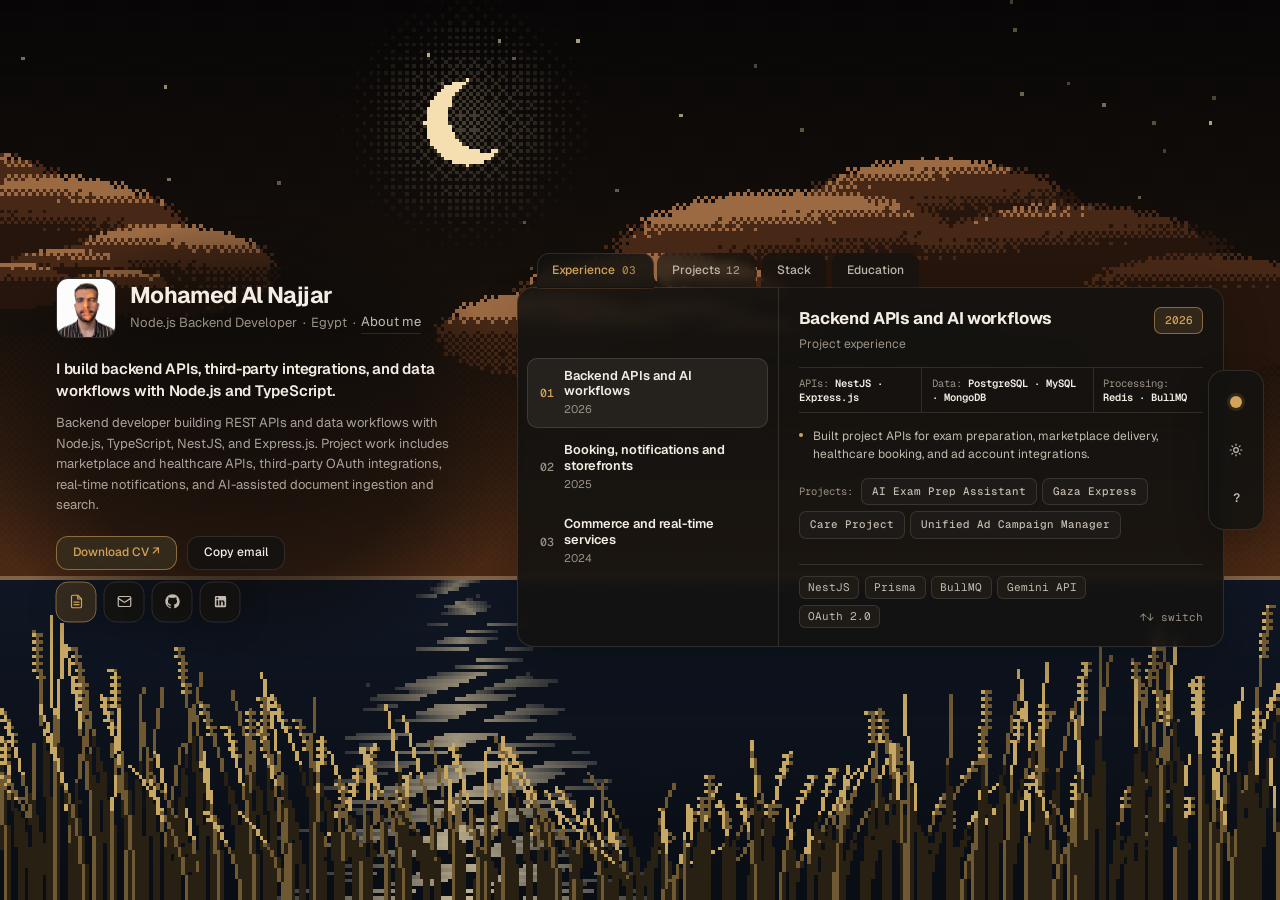
==== commit 9aa6b1c7: "Use imgs/0.jpg as page favicon across all pages" ====
--- a/index.html
+++ b/index.html
@@ -6,7 +6,7 @@
 <meta name="description" content="Backend developer building REST APIs and data workflows with Node.js, TypeScript, NestJS, and Express.js. Project work includes marketplace and healthcare APIs, third-party OAuth integrations, real-time notifications, and AI-assisted document ingestion and search.">
 <meta name="theme-color" content="#0d0c0b">
 <title>Mohamed Al Najjar | Node.js Backend Developer</title>
-<link rel="icon" type="image/png" href="[data-uri]">
+<link rel="icon" type="image/jpeg" href="imgs/0.jpg">
 <script>
 (() => {
   const p = localStorage.getItem("portfolio-palette");
